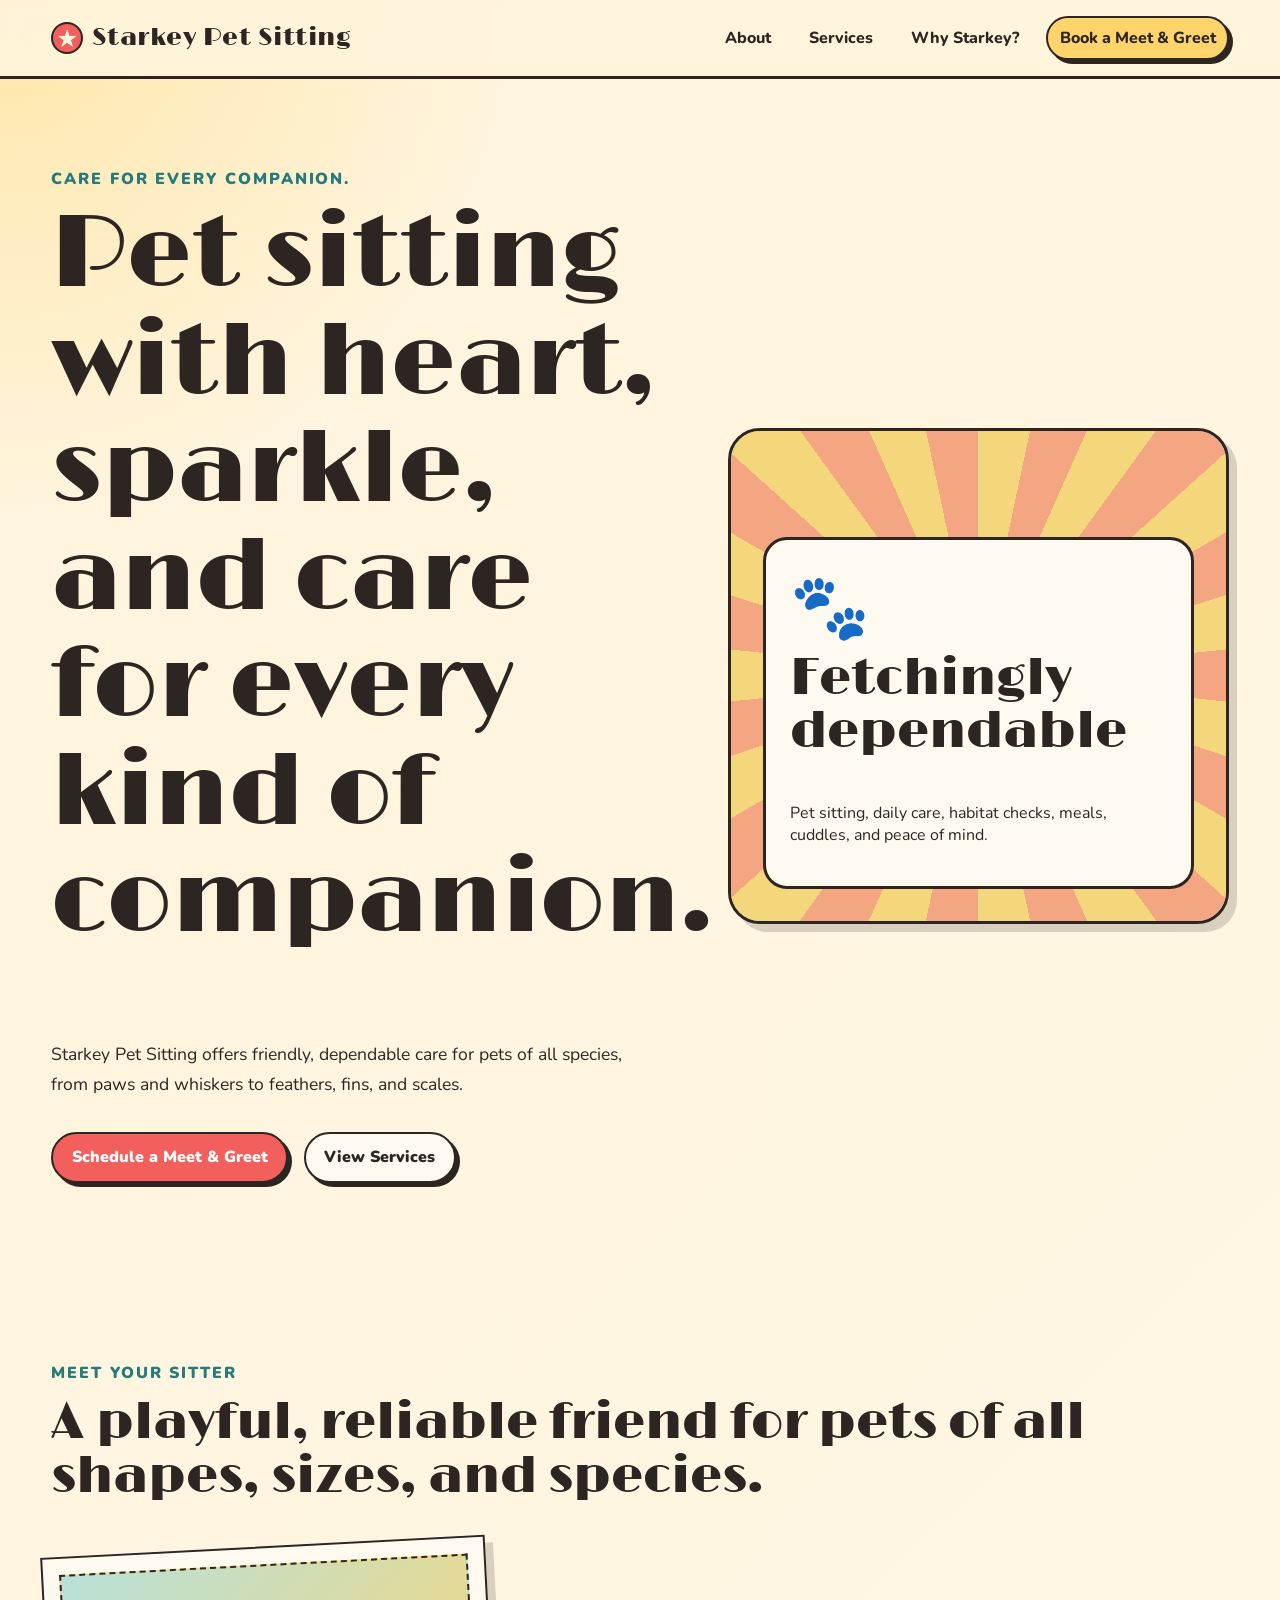
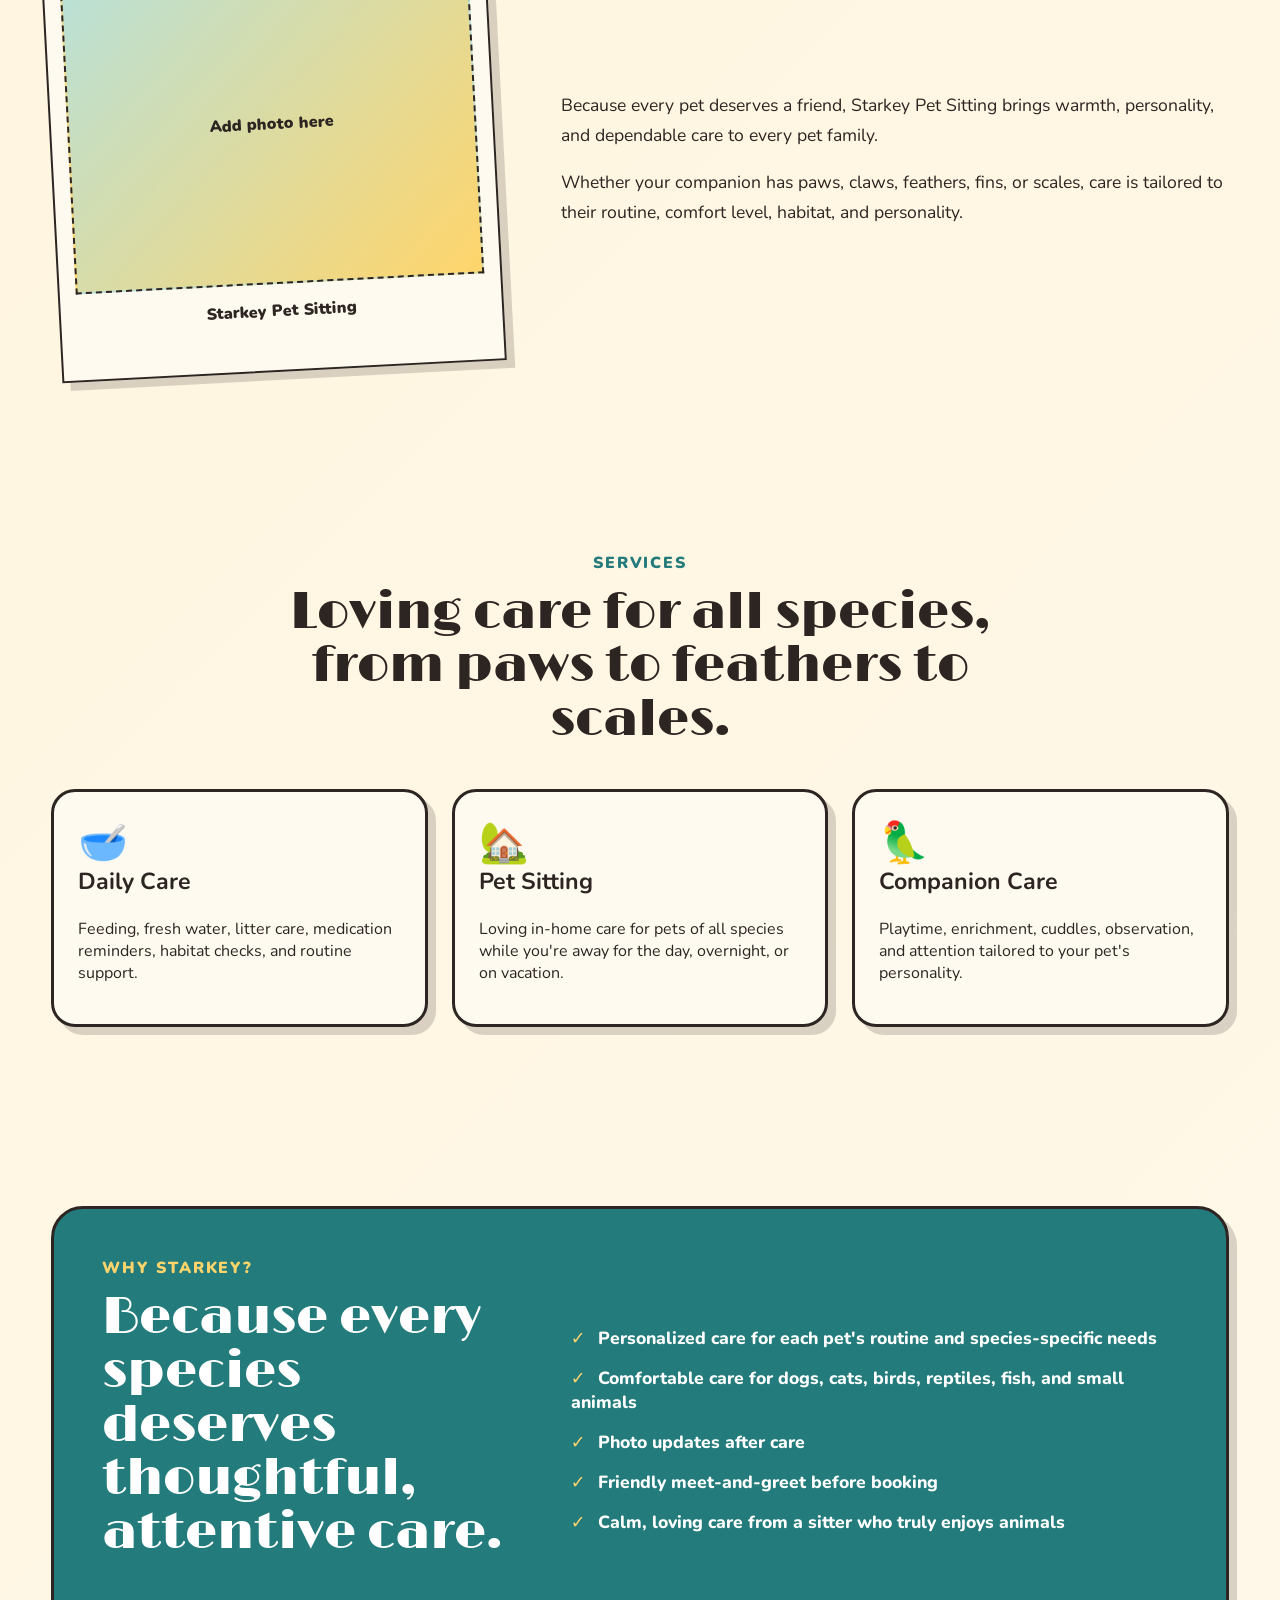
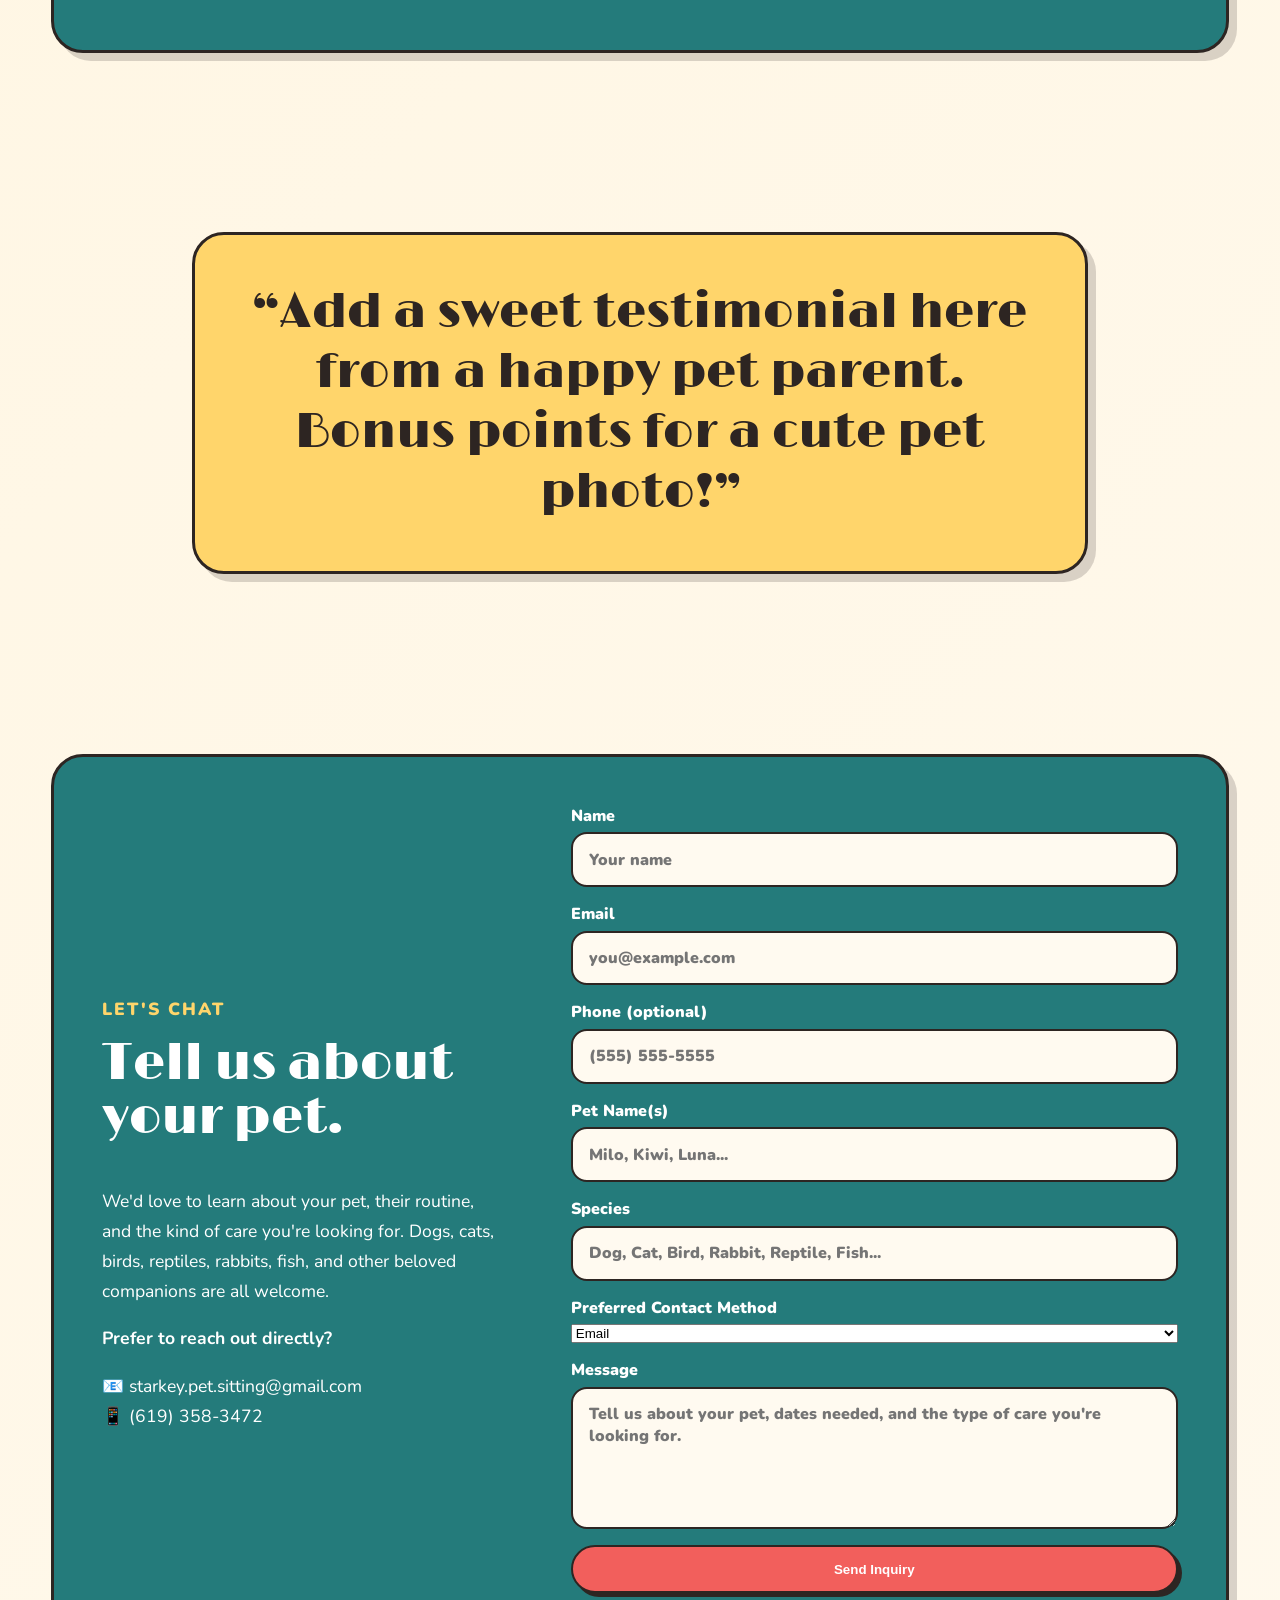
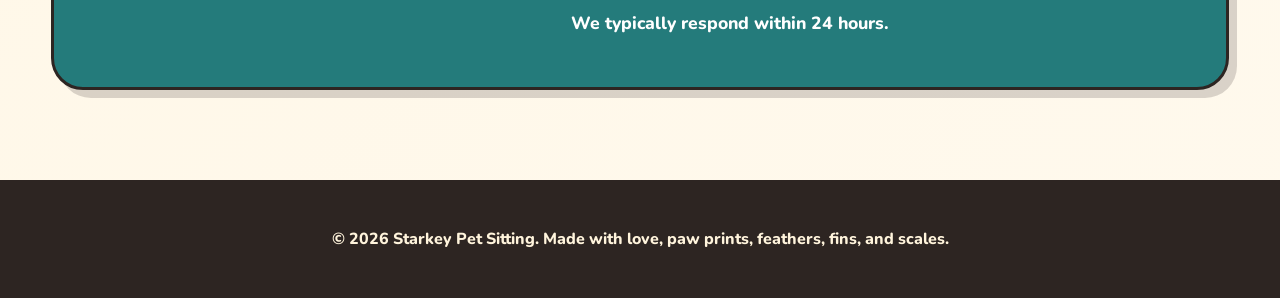
==== index.html @ 5d615ca7 "Initial pet sitting website with form added" ====
<!DOCTYPE html>
<html lang="en">

<head>
  <meta charset="UTF-8" />
  <meta name="viewport" content="width=device-width, initial-scale=1.0" />
  <title>Starkey Pet Sitting</title>
  <link rel="preconnect" href="https://fonts.googleapis.com">
  <link rel="preconnect" href="https://fonts.gstatic.com" crossorigin>
  <link href="https://fonts.googleapis.com/css2?family=Limelight&family=Nunito:wght@400;600;700;800&display=swap"
    rel="stylesheet">
  <link rel="stylesheet" href="assets/css/styles.css">
</head>

<body>
  <header class="site-header">
    <a class="logo" href="#home" aria-label="Starkey Pet Sitting home">
      <span class="logo-mark">★</span>
      <span>Starkey Pet Sitting</span>
    </a>

    <button class="nav-toggle" aria-label="Open navigation" aria-expanded="false">
      <span></span>
      <span></span>
      <span></span>
    </button>

    <nav class="site-nav" aria-label="Main navigation">
      <a href="#about">About</a>
      <a href="#services">Services</a>
      <a href="#why">Why Starkey?</a>
      <a href="#contact" class="nav-cta">Book a Meet & Greet</a>
    </nav>
  </header>

  <main id="home">
    <section class="hero section-pad">
      <div class="hero-copy">
        <p class="eyebrow">Care for Every Companion.</p>
        <h1>Pet sitting with heart, sparkle, and care for every kind of companion.</h1>
        <p class="hero-text">
          Starkey Pet Sitting offers friendly, dependable care for pets of all species,
          from paws and whiskers to feathers, fins, and scales.
        </p>
        <div class="hero-actions">
          <a href="#contact" class="button primary">Schedule a Meet & Greet</a>
          <a href="#services" class="button secondary">View Services</a>
        </div>
      </div>

      <div class="hero-card" aria-label="Happy pets illustration card">
        <div class="sunburst"></div>
        <div class="pet-badge">
          <span class="pet-icon">🐾</span>
          <h2>Fetchingly dependable</h2>
          <p>Pet sitting, daily care, habitat checks, meals, cuddles, and peace of mind.</p>
        </div>
      </div>
    </section>

    <section id="about" class="about section-pad">
      <div class="section-heading">
        <p class="eyebrow">Meet your sitter</p>
        <h2>A playful, reliable friend for pets of all shapes, sizes, and species.</h2>
      </div>
      <div class="about-grid">
        <div class="polaroid">
          <div class="photo-placeholder">Add photo here</div>
          <p>Starkey Pet Sitting</p>
        </div>
        <div class="about-copy">
          <p>
            Because every pet deserves a friend, Starkey Pet Sitting brings
            warmth, personality, and dependable care to every pet family.
          </p>
          <p>
            Whether your companion has paws, claws, feathers, fins, or scales, care is tailored
            to their routine, comfort level, habitat, and personality.
          </p>
        </div>
      </div>
    </section>

    <section id="services" class="services section-pad">
      <div class="section-heading centered">
        <p class="eyebrow">Services</p>
        <h2>Loving care for all species, from paws to feathers to scales.</h2>
      </div>

      <div class="card-grid">
        <article class="service-card">
          <span class="card-icon">🥣</span>
          <h3>Daily Care</h3>
          <p>
            Feeding, fresh water, litter care, medication reminders, habitat checks, and routine support.
          </p>
        </article>

        <article class="service-card featured">
          <span class="card-icon">🏡</span>
          <h3>Pet Sitting</h3>
          <p>
            Loving in-home care for pets of all species while you're away for the day, overnight, or on vacation.
          </p>
        </article>

        <article class="service-card">
          <span class="card-icon">🦜</span>
          <h3>Companion Care</h3>
          <p>
            Playtime, enrichment, cuddles, observation, and attention tailored to your pet's personality.
          </p>
        </article>
      </div>
    </section>

    <section id="why" class="why section-pad">
      <div class="why-panel">
        <div>
          <p class="eyebrow">Why Starkey?</p>
          <h2>Because every species deserves thoughtful, attentive care.</h2>
        </div>
        <ul class="check-list">
          <li>Personalized care for each pet's routine and species-specific needs</li>
          <li>Comfortable care for dogs, cats, birds, reptiles, fish, and small animals</li>
          <li>Photo updates after care</li>
          <li>Friendly meet-and-greet before booking</li>
          <li>Calm, loving care from a sitter who truly enjoys animals</li>
        </ul>
      </div>
    </section>

    <section class="testimonial section-pad">
      <blockquote>
        “Add a sweet testimonial here from a happy pet parent. Bonus points for a cute pet photo!”
      </blockquote>
    </section>

    <section id="contact" class="contact section-pad">
      <div class="contact-card">
        <div>
          <p class="eyebrow">Let's chat</p>
          <h2>Tell us about your pet.</h2>
          <p>
            We'd love to learn about your pet, their routine, and the kind of care you're looking for.
            Dogs, cats, birds, reptiles, rabbits, fish, and other beloved companions are all welcome.
          </p>
          <div class="contact-options">
            <p><strong>Prefer to reach out directly?</strong></p>
            <p>
              📧 <a href="mailto:starkey.pet.sitting@gmail.com">starkey.pet.sitting@gmail.com</a><br>
              📱 <a href="tel:+16193583472">(619) 358-3472</a>
            </p>
          </div>
        </div>

        <form class="contact-form" action="https://formspree.io/f/xgobyjdw" method="POST">

          <label>
            Name
            <input type="text" name="name" placeholder="Your name" required>
          </label>

          <label>
            Email
            <input type="email" name="email" placeholder="you@example.com" required>
          </label>

          <label>
            Phone (optional)
            <input type="tel" name="phone" placeholder="(555) 555-5555">
          </label>

          <label>
            Pet Name(s)
            <input type="text" name="pet_names" placeholder="Milo, Kiwi, Luna...">
          </label>

          <label>
            Species
            <input type="text" name="species" placeholder="Dog, Cat, Bird, Rabbit, Reptile, Fish...">
          </label>

          <label>
            Preferred Contact Method
            <select name="preferred_contact">
              <option>Email</option>
              <option>Phone Call</option>
              <option>Text Message</option>
            </select>
          </label>

          <label>
            Message
            <textarea name="message" rows="5"
              placeholder="Tell us about your pet, dates needed, and the type of care you're looking for."
              required></textarea>
          </label>

          <button class="button primary" type="submit">
            Send Inquiry
          </button>

          <p class="form-note">
            We typically respond within 24 hours.
          </p>
        </form>

      </div>
    </section>

    </div>
    </section>
  </main>

  <footer class="site-footer">
    <p>© <span id="year"></span> Starkey Pet Sitting. Made with love, paw prints, feathers, fins, and scales.</p>
  </footer>

  <script src="assets/js/script.js"></script>
</body>

</html>
---- assets/css/styles.css ----
:root {
  --cream: #fff4dc;
  --butter: #ffd56b;
  --peach: #ff9b73;
  --coral: #f25f5c;
  --teal: #247b7b;
  --mint: #b8e1d9;
  --ink: #2d2522;
  --paper: #fffaf0;
  --shadow: 8px 8px 0 rgba(45, 37, 34, 0.18);
}

* {
  box-sizing: border-box;
}

html {
  scroll-behavior: smooth;
}

body {
  margin: 0;
  font-family: "Nunito", system-ui, sans-serif;
  color: var(--ink);
  background:
    radial-gradient(circle at top left, rgba(255, 213, 107, 0.45), transparent 32rem),
    linear-gradient(135deg, var(--cream), #fff9ed);
}

a {
  color: inherit;
  text-decoration: none;
}

.site-header {
  position: sticky;
  top: 0;
  z-index: 20;
  display: flex;
  align-items: center;
  justify-content: space-between;
  gap: 1rem;
  padding: 1rem clamp(1rem, 4vw, 4rem);
  background: rgba(255, 244, 220, 0.92);
  border-bottom: 3px solid var(--ink);
  backdrop-filter: blur(8px);
}

.logo {
  display: flex;
  align-items: center;
  gap: 0.55rem;
  font-family: "Limelight", serif;
  font-size: clamp(1.15rem, 2vw, 1.55rem);
  letter-spacing: 0.02em;
}

.logo-mark {
  display: grid;
  place-items: center;
  width: 2rem;
  height: 2rem;
  color: var(--cream);
  background: var(--coral);
  border: 2px solid var(--ink);
  border-radius: 50%;
}

.site-nav {
  display: flex;
  align-items: center;
  gap: 1rem;
  font-weight: 800;
}

.site-nav a {
  padding: 0.55rem 0.7rem;
  border-radius: 999px;
}

.site-nav a:hover,
.site-nav a:focus-visible {
  background: var(--mint);
}

.nav-cta,
.button {
  border: 2px solid var(--ink);
  box-shadow: 4px 4px 0 var(--ink);
  transition: transform 160ms ease, box-shadow 160ms ease;
}

.nav-cta {
  background: var(--butter);
}

.button:hover,
.nav-cta:hover {
  transform: translate(2px, 2px);
  box-shadow: 2px 2px 0 var(--ink);
}

.nav-toggle {
  display: none;
  background: transparent;
  border: 0;
  cursor: pointer;
}

.nav-toggle span {
  display: block;
  width: 1.8rem;
  height: 0.2rem;
  margin: 0.3rem 0;
  background: var(--ink);
}

.section-pad {
  padding: clamp(3rem, 7vw, 6rem) clamp(1rem, 4vw, 4rem);
}

.hero {
  display: grid;
  grid-template-columns: minmax(0, 1.1fr) minmax(18rem, 0.9fr);
  align-items: center;
  gap: clamp(2rem, 5vw, 5rem);
  min-height: 80vh;
}

.eyebrow {
  margin: 0 0 0.75rem;
  font-weight: 900;
  letter-spacing: 0.12em;
  text-transform: uppercase;
  color: var(--teal);
}

h1,
h2,
h3 {
  margin-top: 0;
  line-height: 1.05;
}

h1,
h2 {
  font-family: "Limelight", serif;
  font-weight: 400;
}

h1 {
  max-width: 12ch;
  font-size: clamp(3rem, 8vw, 6.6rem);
}

h2 {
  font-size: clamp(2rem, 4vw, 3.6rem);
}

h3 {
  font-size: 1.45rem;
}

.hero-text,
.about-copy,
.contact-card p {
  font-size: 1.1rem;
  line-height: 1.7;
}

.hero-actions {
  display: flex;
  flex-wrap: wrap;
  gap: 1rem;
  margin-top: 2rem;
}

.button {
  display: inline-flex;
  align-items: center;
  justify-content: center;
  min-height: 3rem;
  padding: 0.8rem 1.15rem;
  border-radius: 999px;
  font-weight: 900;
}

.button.primary {
  background: var(--coral);
  color: white;
}

.button.secondary {
  background: var(--paper);
}

.hero-card {
  position: relative;
  min-height: 31rem;
  overflow: hidden;
  border: 3px solid var(--ink);
  border-radius: 2rem;
  background: var(--mint);
  box-shadow: var(--shadow);
}

.sunburst {
  position: absolute;
  inset: -35%;
  background: repeating-conic-gradient(from 0deg, var(--butter) 0deg 12deg, var(--peach) 12deg 24deg);
  opacity: 0.85;
  animation: slow-spin 28s linear infinite;
}

.pet-badge {
  position: absolute;
  inset: auto 2rem 2rem 2rem;
  padding: 1.5rem;
  background: var(--paper);
  border: 3px solid var(--ink);
  border-radius: 1.5rem;
}

.pet-icon {
  font-size: 4rem;
}

.about-grid,
.contact-card,
.why-panel {
  display: grid;
  grid-template-columns: 0.8fr 1.2fr;
  gap: clamp(2rem, 5vw, 4rem);
  align-items: center;
}

.polaroid {
  transform: rotate(-3deg);
  padding: 1rem 1rem 2rem;
  background: var(--paper);
  border: 2px solid var(--ink);
  box-shadow: var(--shadow);
  text-align: center;
  font-weight: 900;
}

.photo-placeholder {
  display: grid;
  place-items: center;
  min-height: 20rem;
  background: linear-gradient(135deg, var(--mint), var(--butter));
  border: 2px dashed var(--ink);
}

.centered {
  max-width: 48rem;
  margin: 0 auto 2rem;
  text-align: center;
}

.card-grid {
  display: grid;
  grid-template-columns: repeat(3, 1fr);
  gap: 1.5rem;
}

.service-card {
  padding: 1.5rem;
  background: var(--paper);
  border: 3px solid var(--ink);
  border-radius: 1.5rem;
  box-shadow: var(--shadow);
}

.card-icon {
  font-size: 2.5rem;
}

.why-panel,
.contact-card {
  padding: clamp(1.5rem, 4vw, 3rem);
  background: var(--teal);
  color: white;
  border: 3px solid var(--ink);
  border-radius: 2rem;
  box-shadow: var(--shadow);
}

.why-panel .eyebrow,
.contact-card .eyebrow {
  color: var(--butter);
}

.check-list {
  display: grid;
  gap: 1rem;
  margin: 0;
  padding: 0;
  list-style: none;
  font-size: 1.1rem;
  font-weight: 800;
}

.check-list li::before {
  content: "✓";
  margin-right: 0.75rem;
  color: var(--butter);
}

.testimonial blockquote {
  max-width: 56rem;
  margin: 0 auto;
  padding: clamp(1.5rem, 5vw, 3rem);
  font-family: "Limelight", serif;
  font-size: clamp(1.7rem, 4vw, 3rem);
  line-height: 1.25;
  text-align: center;
  background: var(--butter);
  border: 3px solid var(--ink);
  border-radius: 2rem;
  box-shadow: var(--shadow);
}

.contact-form {
  display: grid;
  gap: 1rem;
}

label {
  display: grid;
  gap: 0.35rem;
  font-weight: 900;
}

input,
textarea {
  width: 100%;
  padding: 0.9rem 1rem;
  font: inherit;
  border: 2px solid var(--ink);
  border-radius: 1rem;
  background: var(--paper);
}

.form-note {
  min-height: 1.5rem;
  margin: 0;
  font-weight: 800;
}

.site-footer {
  padding: 2rem 1rem;
  text-align: center;
  font-weight: 800;
  background: var(--ink);
  color: var(--cream);
}

@keyframes slow-spin {
  to {
    transform: rotate(360deg);
  }
}

@media (max-width: 850px) {
  .nav-toggle {
    display: block;
  }

  .site-nav {
    position: absolute;
    top: 100%;
    right: 1rem;
    left: 1rem;
    display: none;
    flex-direction: column;
    align-items: stretch;
    padding: 1rem;
    background: var(--paper);
    border: 3px solid var(--ink);
    border-radius: 1rem;
    box-shadow: var(--shadow);
  }

  .site-nav.open {
    display: flex;
  }

  .hero,
  .about-grid,
  .why-panel,
  .contact-card,
  .card-grid {
    grid-template-columns: 1fr;
  }

  h1 {
    max-width: 100%;
  }
}
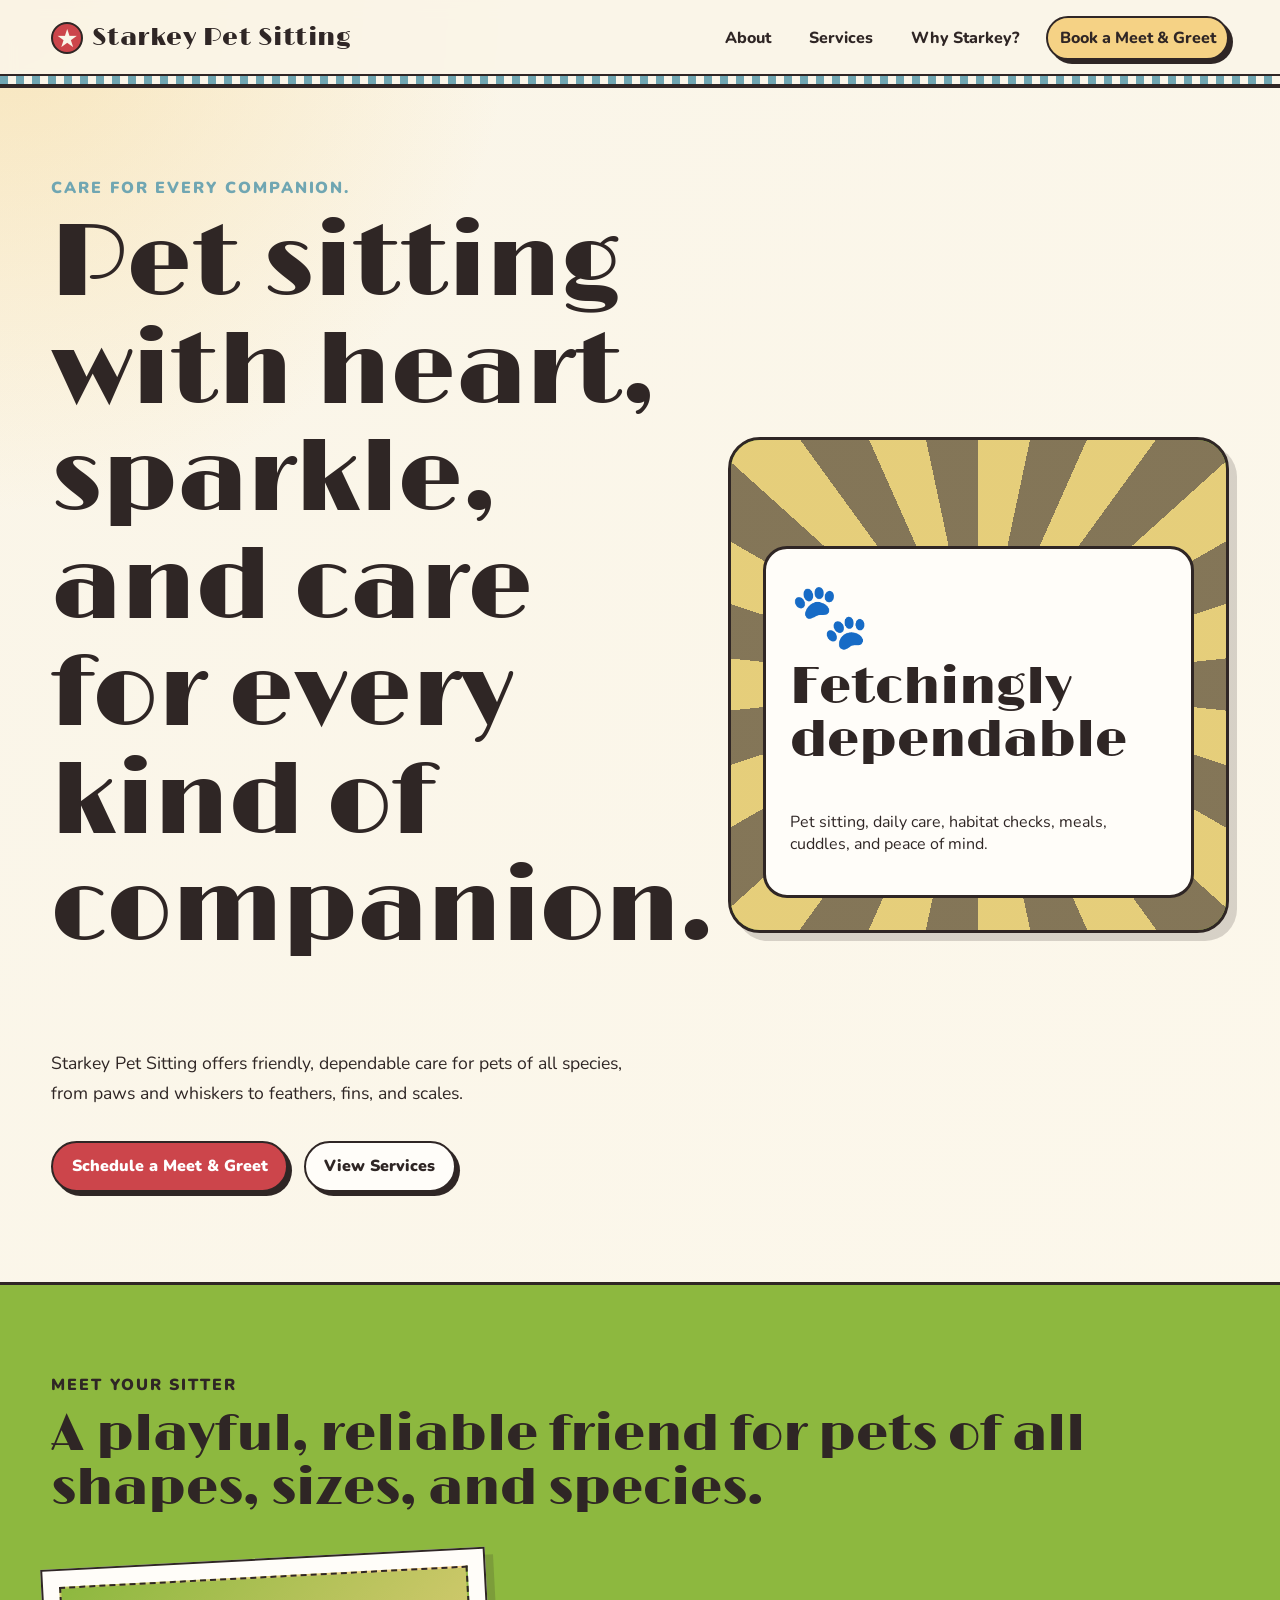
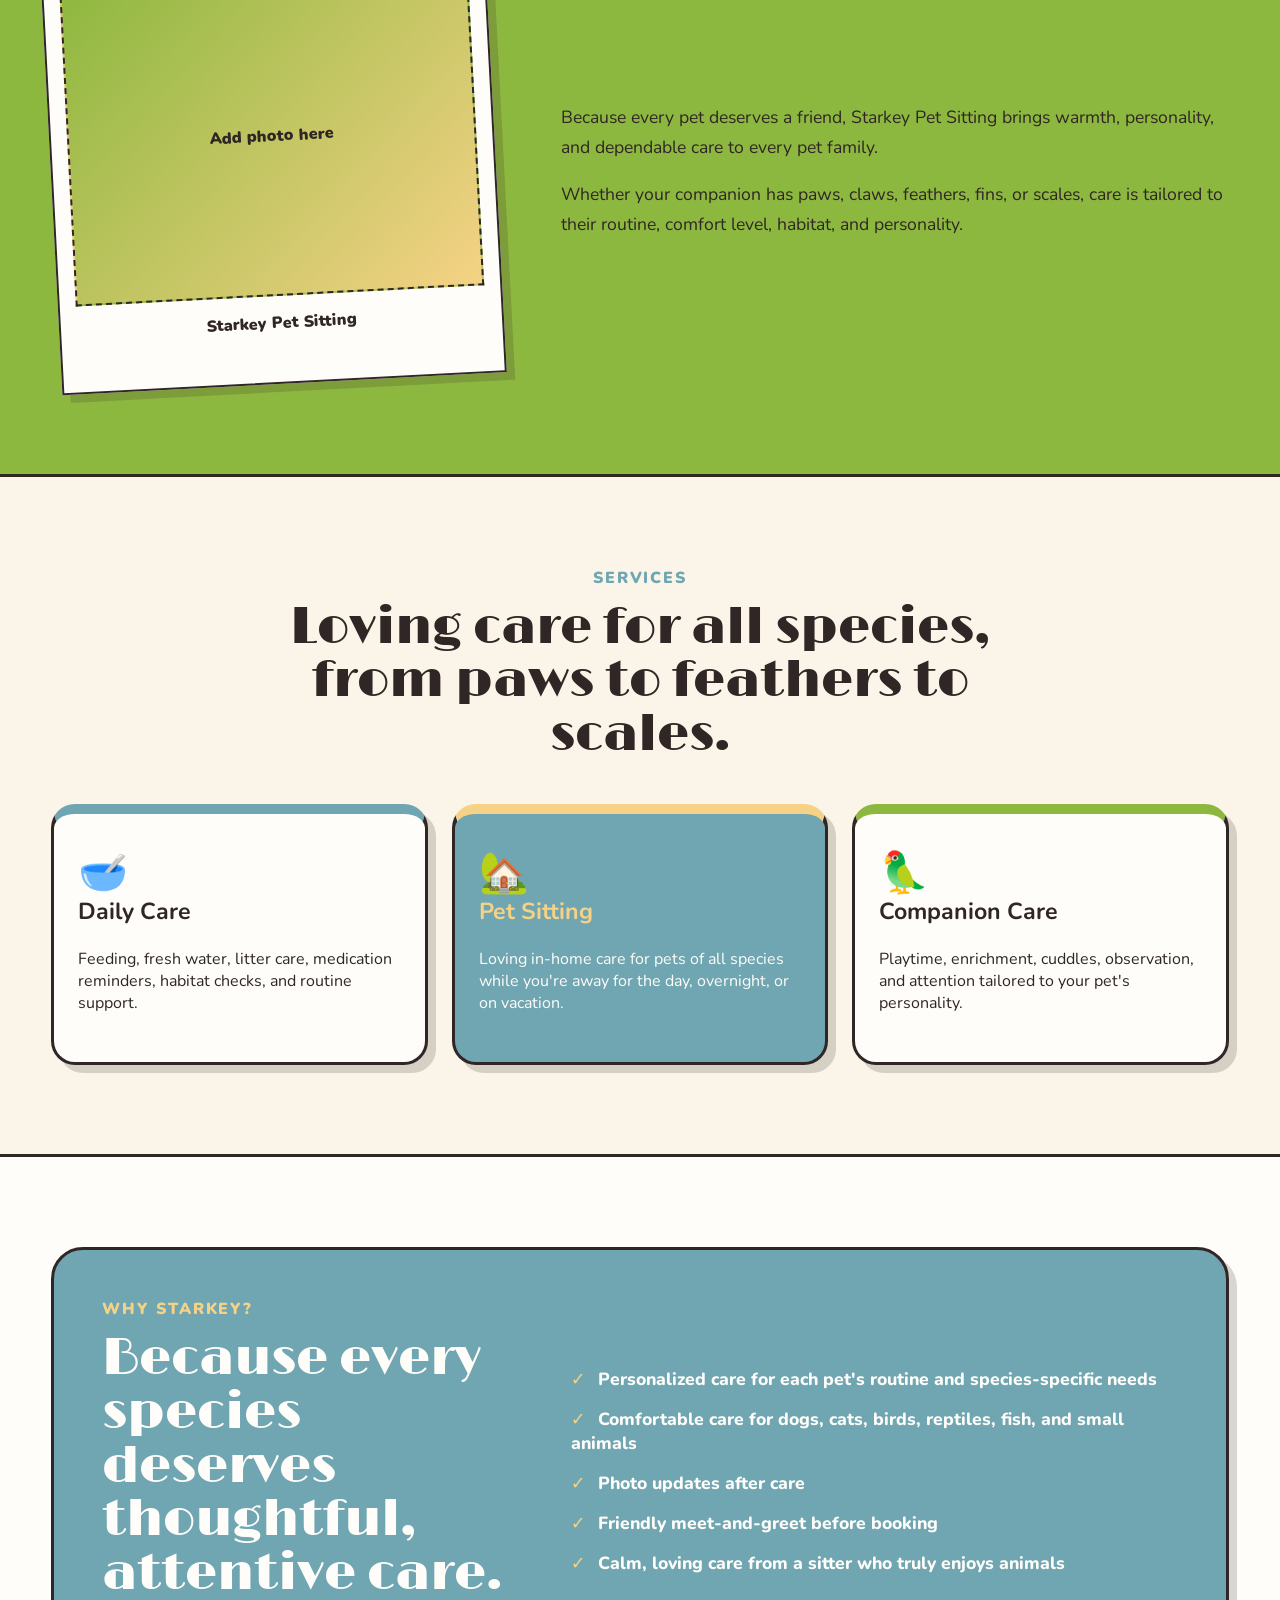
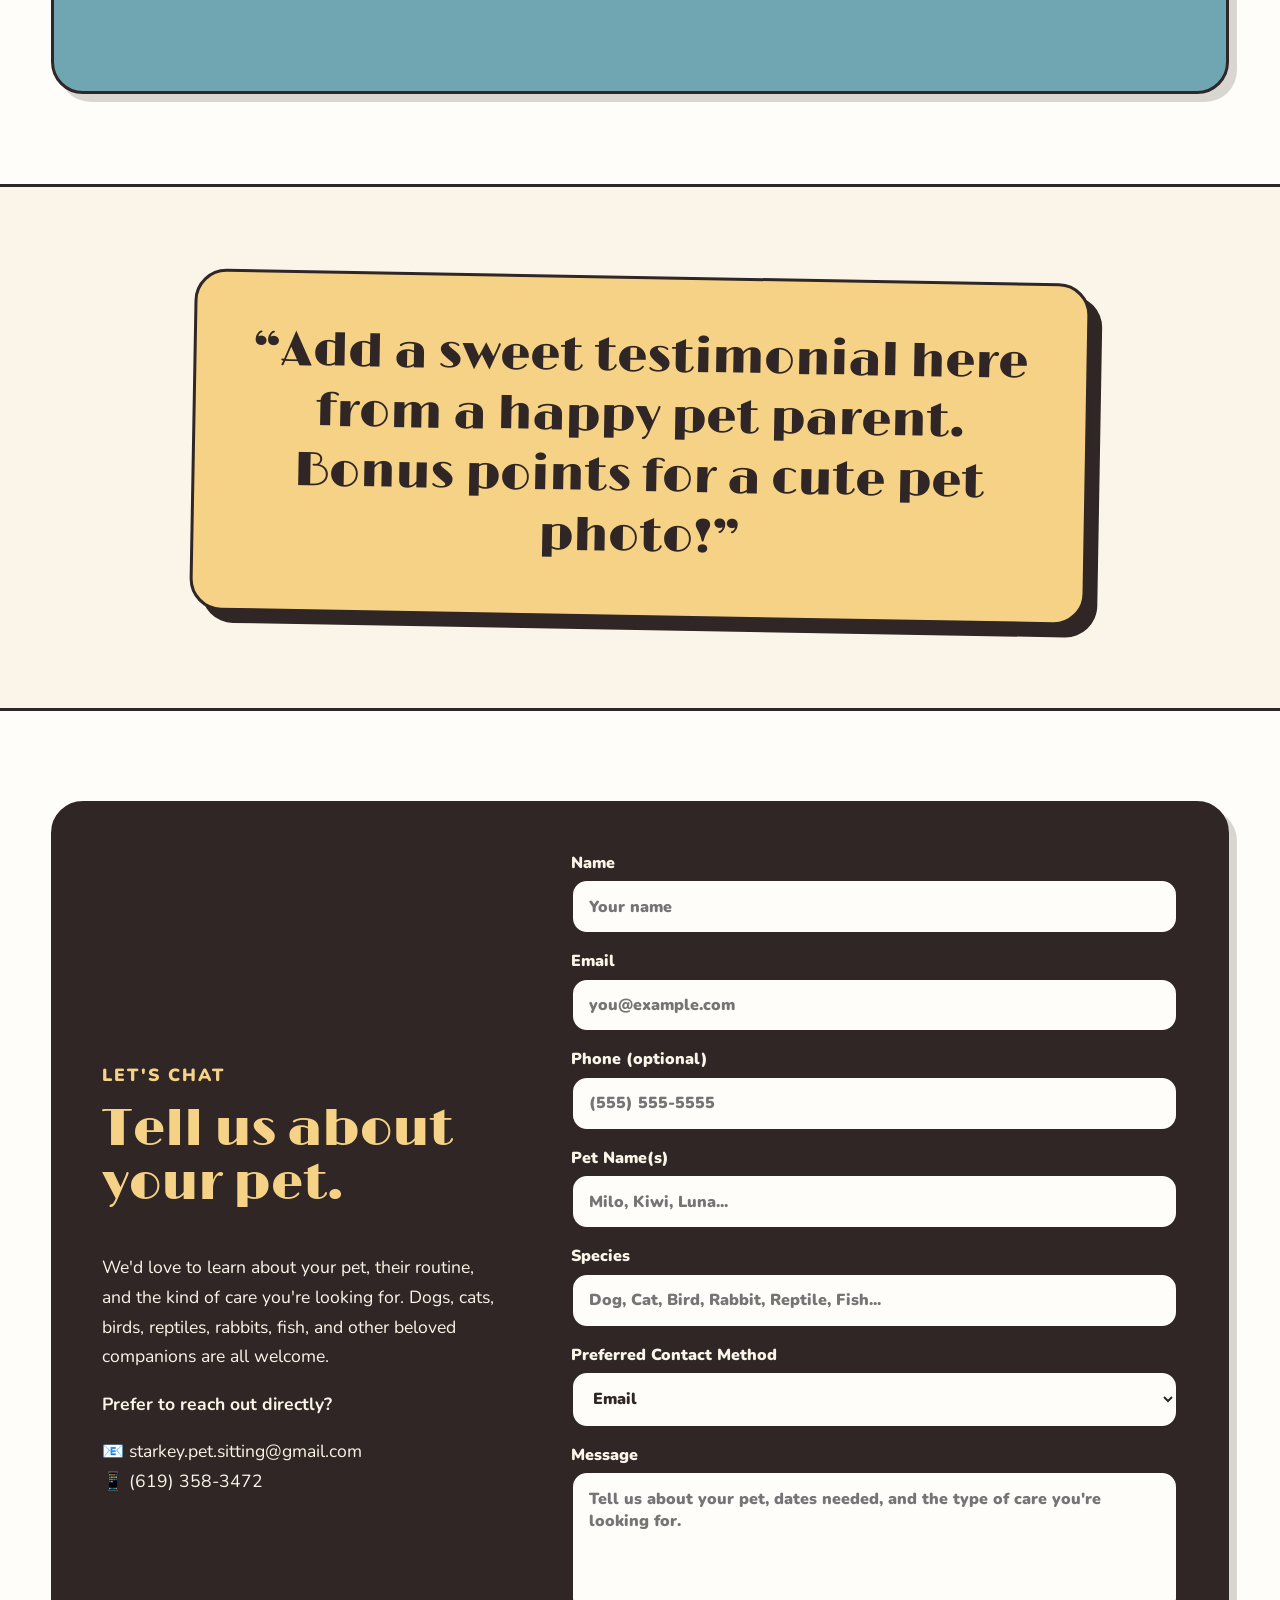
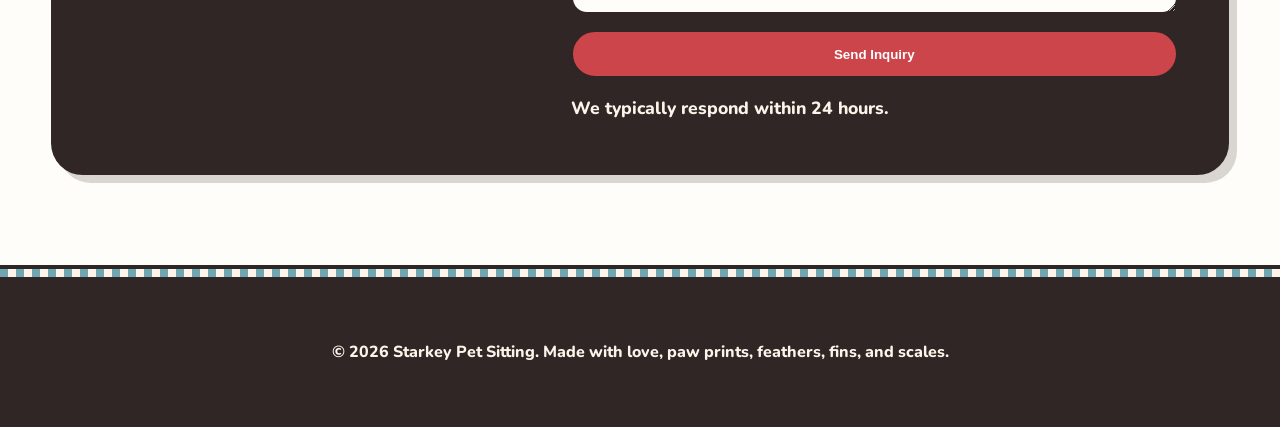
==== commit 829611fd: "trying out different color scheme" ====
--- a/index.html
+++ b/index.html
@@ -9,7 +9,7 @@
   <link rel="preconnect" href="https://fonts.gstatic.com" crossorigin>
   <link href="https://fonts.googleapis.com/css2?family=Limelight&family=Nunito:wght@400;600;700;800&display=swap"
     rel="stylesheet">
-  <link rel="stylesheet" href="assets/css/styles.css">
+  <link rel="stylesheet" href="assets/css/styles.css?v=2">
 </head>
 
 <body>
--- a/assets/css/styles.css
+++ b/assets/css/styles.css
@@ -1,13 +1,13 @@
 :root {
-  --cream: #fff4dc;
-  --butter: #ffd56b;
-  --peach: #ff9b73;
-  --coral: #f25f5c;
-  --teal: #247b7b;
-  --mint: #b8e1d9;
-  --ink: #2d2522;
-  --paper: #fffaf0;
-  --shadow: 8px 8px 0 rgba(45, 37, 34, 0.18);
+  --cream: #faf5e8;
+  --butter: #f5d285;  /* Soft diner yellow */
+  --peach: #826a5c;   /* Business card ear brown */
+  --coral: #cc454b;   /* Business card cherry red */
+  --teal: #70a6b2;    /* Business card light blue */
+  --mint: #8db83f;    /* Business card yellow-green */
+  --ink: #2f2625;     /* Business card dark brown-black */
+  --paper: #fffdf9;
+  --shadow: 8px 8px 0 rgba(47, 38, 37, 0.18);
 }
 
 * {
@@ -23,8 +23,8 @@
   font-family: "Nunito", system-ui, sans-serif;
   color: var(--ink);
   background:
-    radial-gradient(circle at top left, rgba(255, 213, 107, 0.45), transparent 32rem),
-    linear-gradient(135deg, var(--cream), #fff9ed);
+    radial-gradient(circle at top left, rgba(245, 210, 133, 0.45), transparent 32rem),
+    linear-gradient(135deg, var(--cream), #fffbf0);
 }
 
 a {
@@ -40,10 +40,22 @@
   align-items: center;
   justify-content: space-between;
   gap: 1rem;
-  padding: 1rem clamp(1rem, 4vw, 4rem);
-  background: rgba(255, 244, 220, 0.92);
-  border-bottom: 3px solid var(--ink);
+  padding: 1rem clamp(1rem, 4vw, 4rem) 1.5rem;
+  background: rgba(250, 245, 232, 0.92);
+  border-bottom: 4px solid var(--ink);
   backdrop-filter: blur(8px);
+}
+
+.site-header::after {
+  content: "";
+  position: absolute;
+  bottom: 0;
+  left: 0;
+  right: 0;
+  height: 8px;
+  background-image: conic-gradient(var(--cream) 90deg, var(--teal) 90deg 180deg, var(--cream) 180deg 270deg, var(--teal) 270deg);
+  background-size: 16px 16px;
+  border-top: 2px solid var(--ink);
 }
 
 .logo {
@@ -265,25 +277,61 @@
 }
 
 .service-card {
-  padding: 1.5rem;
+  padding: 2rem 1.5rem;
   background: var(--paper);
   border: 3px solid var(--ink);
   border-radius: 1.5rem;
   box-shadow: var(--shadow);
+  transition: transform 160ms ease, box-shadow 160ms ease;
+}
+
+.service-card:hover {
+  transform: translateY(-4px);
+  box-shadow: 12px 12px 0 var(--ink);
+}
+
+.service-card:nth-child(1) {
+  border-top: 10px solid var(--teal);
+}
+
+.service-card:nth-child(2) {
+  background: var(--teal);
+  color: var(--paper);
+  border-top: 10px solid var(--butter);
+}
+
+.service-card:nth-child(2) h3 {
+  color: var(--butter);
+}
+
+.service-card:nth-child(3) {
+  border-top: 10px solid var(--mint);
 }
 
 .card-icon {
   font-size: 2.5rem;
 }
 
-.why-panel,
-.contact-card {
+.why-panel {
   padding: clamp(1.5rem, 4vw, 3rem);
   background: var(--teal);
-  color: white;
+  color: var(--paper);
   border: 3px solid var(--ink);
   border-radius: 2rem;
   box-shadow: var(--shadow);
+}
+
+.contact-card {
+  padding: clamp(1.5rem, 4vw, 3rem);
+  background: var(--ink); /* Match the business card's dark brown */
+  color: var(--cream);
+  border: 3px solid var(--ink);
+  border-radius: 2rem;
+  box-shadow: var(--shadow);
+}
+
+.contact-card h2 {
+  color: var(--butter);
 }
 
 .why-panel .eyebrow,
@@ -316,9 +364,10 @@
   line-height: 1.25;
   text-align: center;
   background: var(--butter);
-  border: 3px solid var(--ink);
+  border: 3.5px solid var(--ink);
   border-radius: 2rem;
-  box-shadow: var(--shadow);
+  box-shadow: 12px 12px 0 var(--ink);
+  transform: rotate(1deg);
 }
 
 .contact-form {
@@ -333,6 +382,7 @@
 }
 
 input,
+select,
 textarea {
   width: 100%;
   padding: 0.9rem 1rem;
@@ -340,6 +390,7 @@
   border: 2px solid var(--ink);
   border-radius: 1rem;
   background: var(--paper);
+  color: var(--ink);
 }
 
 .form-note {
@@ -349,17 +400,61 @@
 }
 
 .site-footer {
-  padding: 2rem 1rem;
+  padding: 3.5rem 1rem 3rem;
   text-align: center;
   font-weight: 800;
   background: var(--ink);
   color: var(--cream);
+  position: relative;
+  border-top: 4px solid var(--ink);
+}
+
+.site-footer::before {
+  content: "";
+  position: absolute;
+  top: 0;
+  left: 0;
+  right: 0;
+  height: 8px;
+  background-image: conic-gradient(var(--cream) 90deg, var(--teal) 90deg 180deg, var(--cream) 180deg 270deg, var(--teal) 270deg);
+  background-size: 16px 16px;
+  border-bottom: 2px solid var(--ink);
 }
 
 @keyframes slow-spin {
   to {
     transform: rotate(360deg);
   }
+}
+
+/* --- Retro 50s Section Styles --- */
+.about {
+  background: var(--mint);
+  border-top: 3px solid var(--ink);
+  border-bottom: 3px solid var(--ink);
+}
+
+.about .eyebrow {
+  color: var(--ink);
+}
+
+.services {
+  background: var(--cream);
+  border-bottom: 3px solid var(--ink);
+}
+
+.why {
+  background: var(--paper);
+  border-bottom: 3px solid var(--ink);
+}
+
+.testimonial {
+  background: var(--cream);
+  border-bottom: 3px solid var(--ink);
+}
+
+.contact {
+  background: var(--paper);
 }
 
 @media (max-width: 850px) {
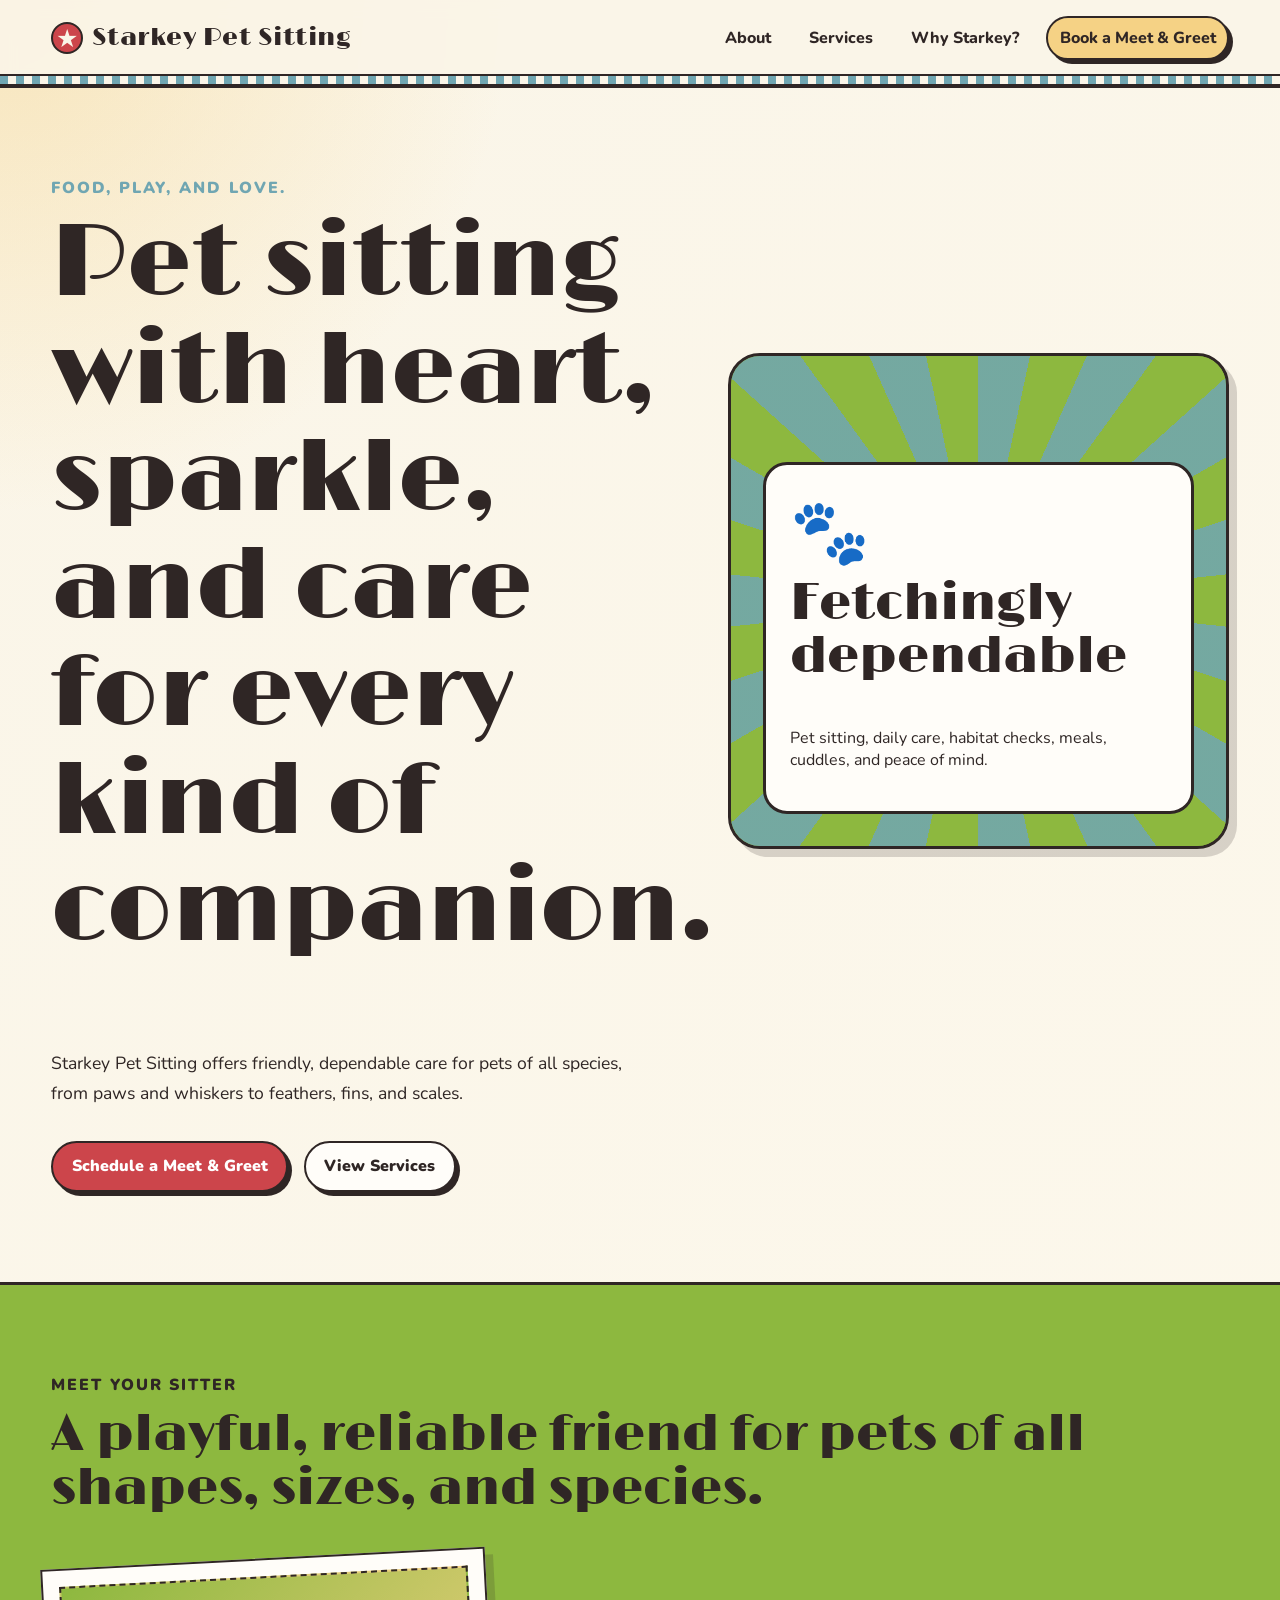
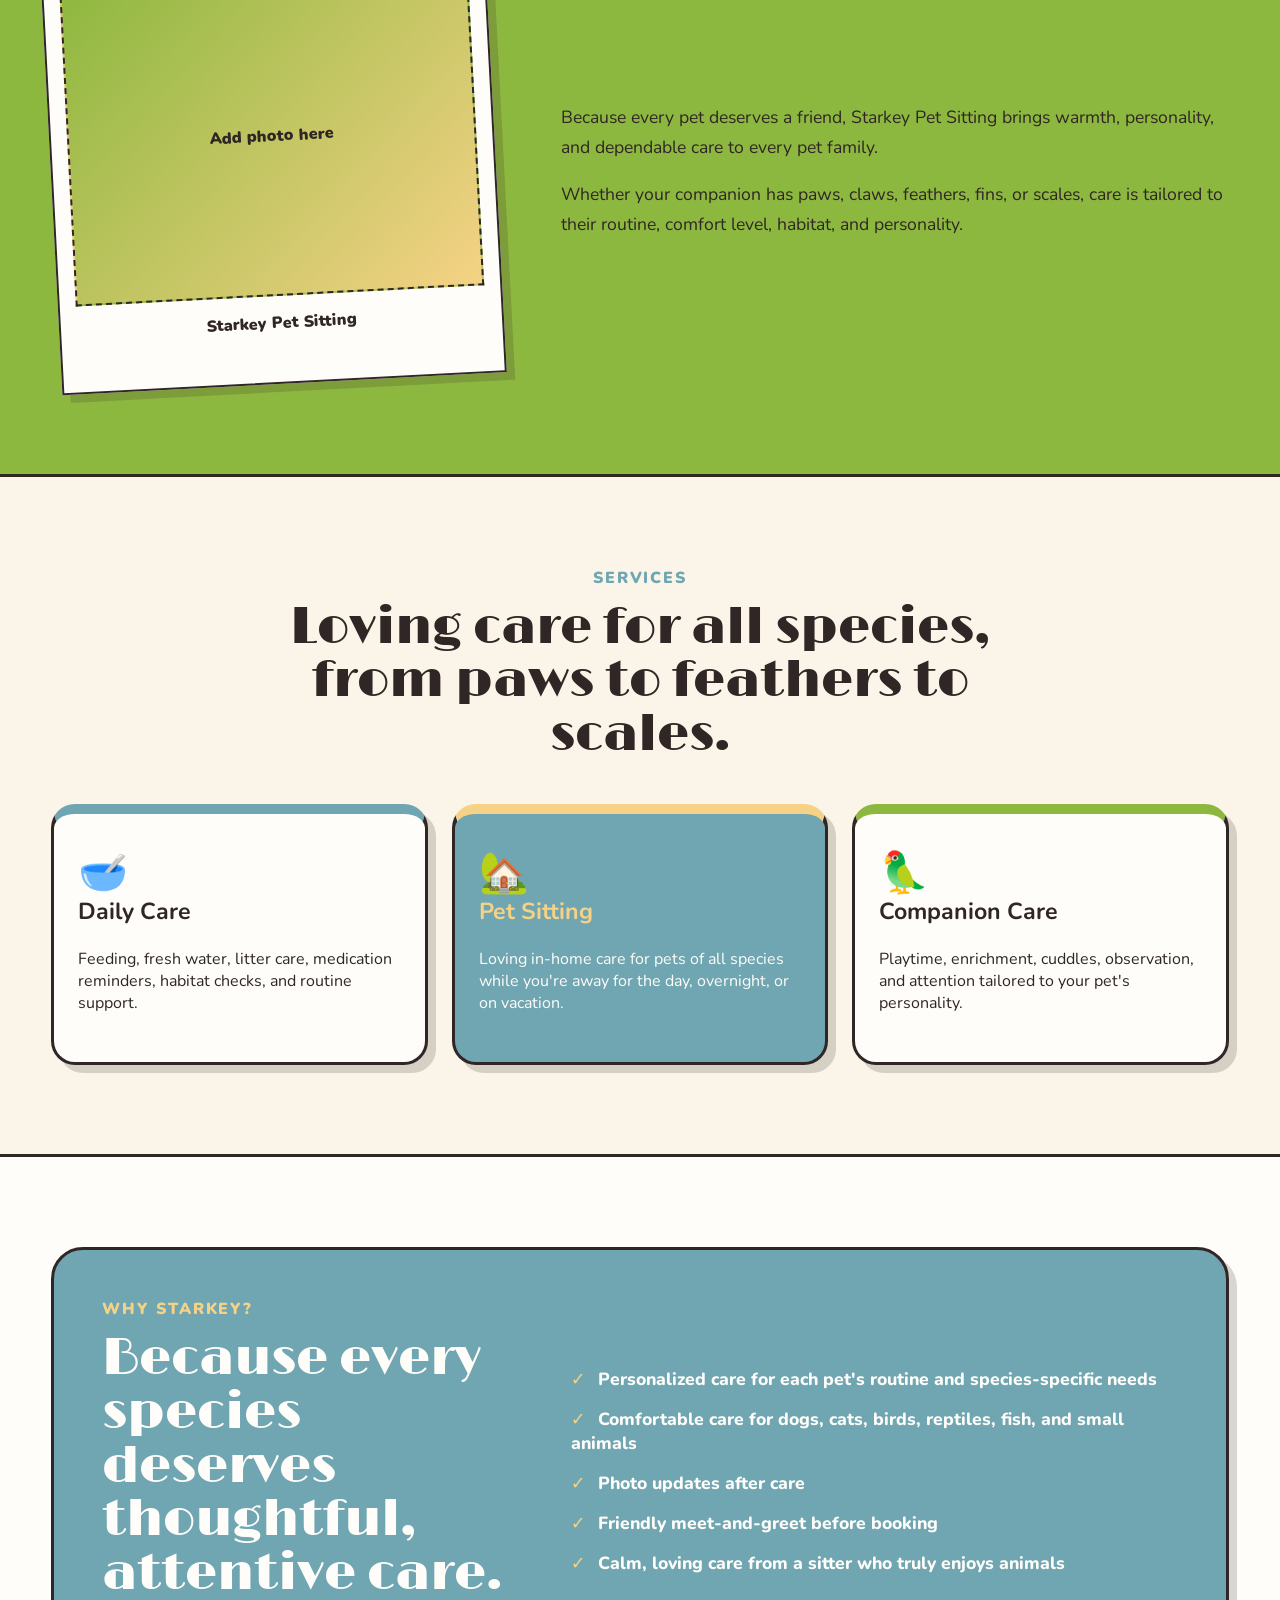
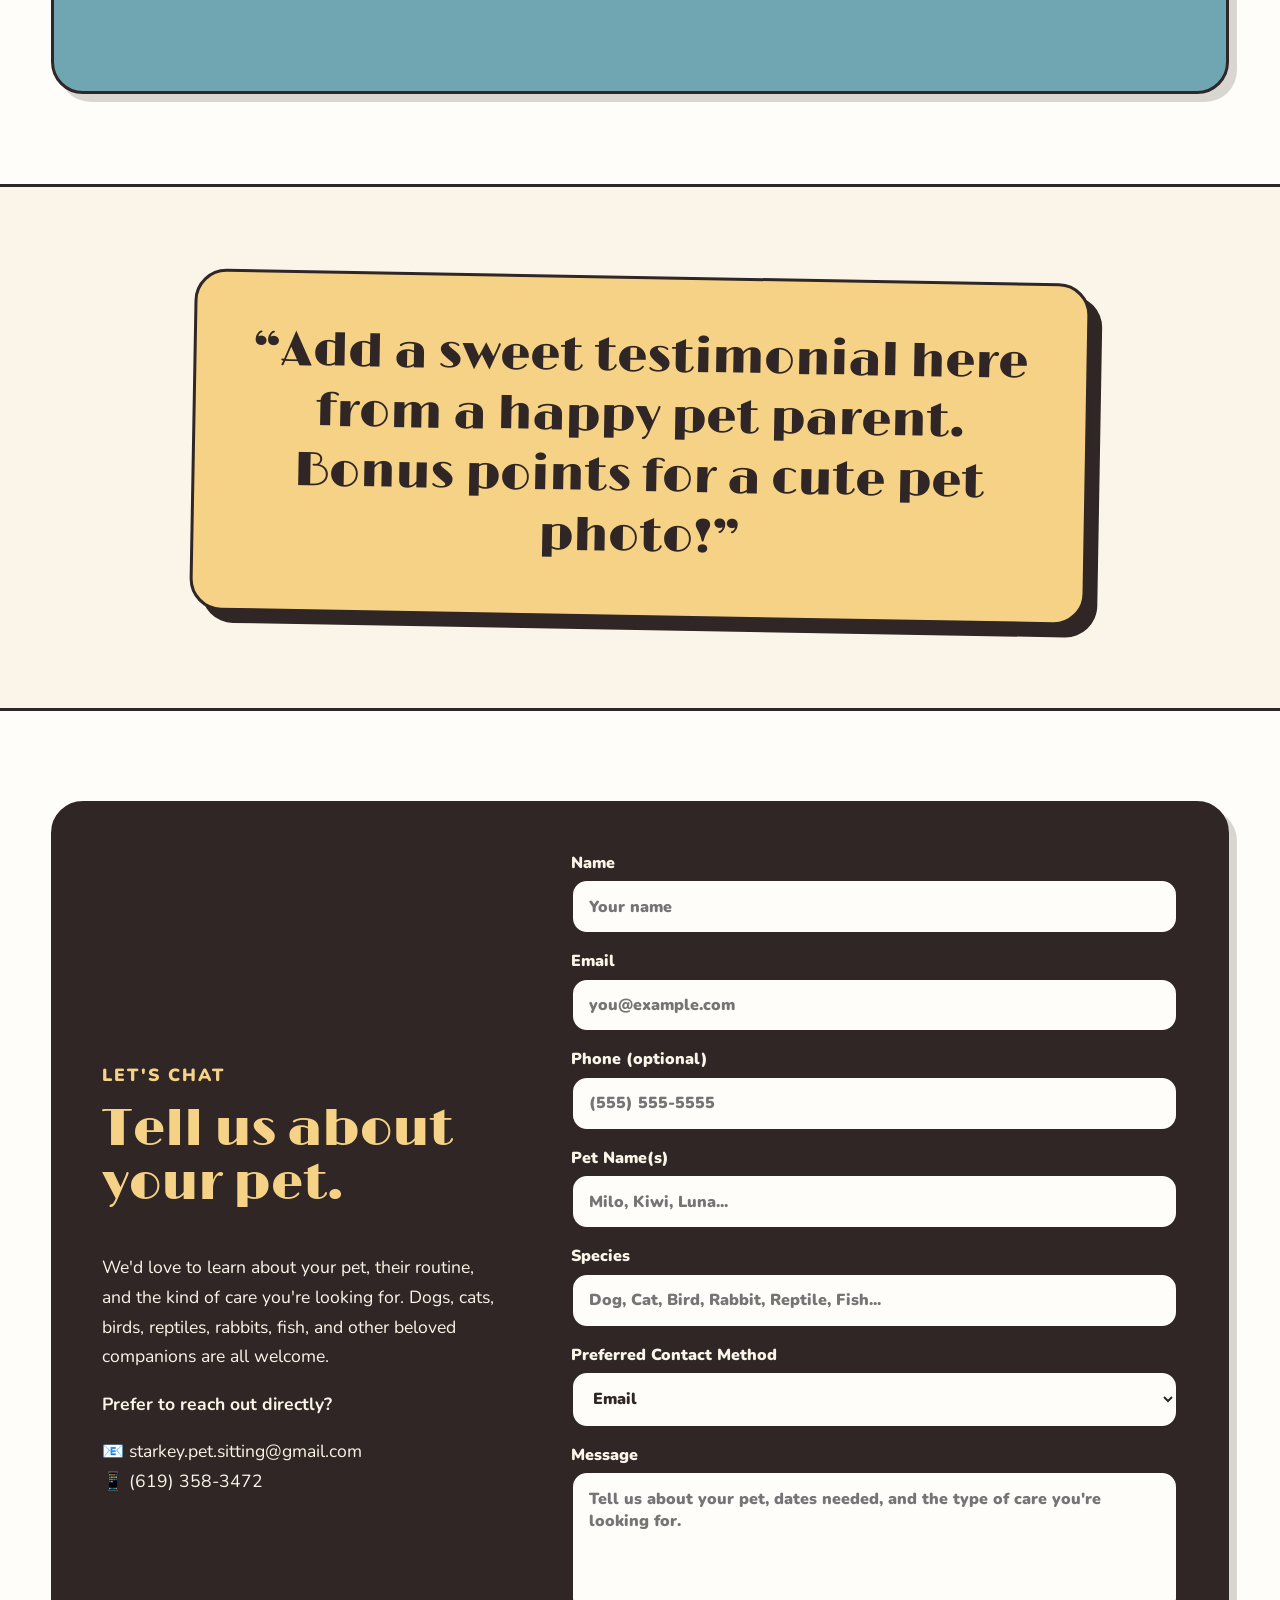
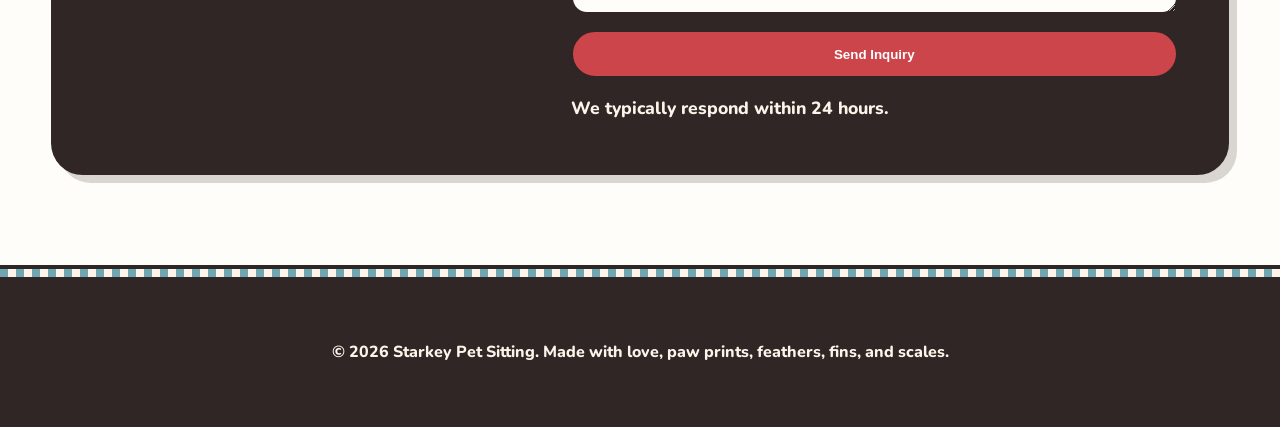
==== commit 61c4b43a: "update animation location and color" ====
--- a/index.html
+++ b/index.html
@@ -36,7 +36,7 @@
   <main id="home">
     <section class="hero section-pad">
       <div class="hero-copy">
-        <p class="eyebrow">Care for Every Companion.</p>
+        <p class="eyebrow">Food, play, and love.</p>
         <h1>Pet sitting with heart, sparkle, and care for every kind of companion.</h1>
         <p class="hero-text">
           Starkey Pet Sitting offers friendly, dependable care for pets of all species,
--- a/assets/css/styles.css
+++ b/assets/css/styles.css
@@ -1,11 +1,17 @@
 :root {
   --cream: #faf5e8;
-  --butter: #f5d285;  /* Soft diner yellow */
-  --peach: #826a5c;   /* Business card ear brown */
-  --coral: #cc454b;   /* Business card cherry red */
-  --teal: #70a6b2;    /* Business card light blue */
-  --mint: #8db83f;    /* Business card yellow-green */
-  --ink: #2f2625;     /* Business card dark brown-black */
+  --butter: #f5d285;
+  /* Soft diner yellow */
+  --peach: #826a5c;
+  /* Business card ear brown */
+  --coral: #cc454b;
+  /* Business card cherry red */
+  --teal: #70a6b2;
+  /* Business card light blue */
+  --mint: #8db83f;
+  /* Business card yellow-green */
+  --ink: #2f2625;
+  /* Business card dark brown-black */
   --paper: #fffdf9;
   --shadow: 8px 8px 0 rgba(47, 38, 37, 0.18);
 }
@@ -214,12 +220,13 @@
   border-radius: 2rem;
   background: var(--mint);
   box-shadow: var(--shadow);
+  margin-top: -10.5rem;
 }
 
 .sunburst {
   position: absolute;
   inset: -35%;
-  background: repeating-conic-gradient(from 0deg, var(--butter) 0deg 12deg, var(--peach) 12deg 24deg);
+  background: repeating-conic-gradient(from 0deg, var(--teal) 0deg 12deg, var(--mint) 12deg 24deg);
   opacity: 0.85;
   animation: slow-spin 28s linear infinite;
 }
@@ -323,7 +330,8 @@
 
 .contact-card {
   padding: clamp(1.5rem, 4vw, 3rem);
-  background: var(--ink); /* Match the business card's dark brown */
+  background: var(--ink);
+  /* Match the business card's dark brown */
   color: var(--cream);
   border: 3px solid var(--ink);
   border-radius: 2rem;
@@ -492,4 +500,4 @@
   h1 {
     max-width: 100%;
   }
-}
+}
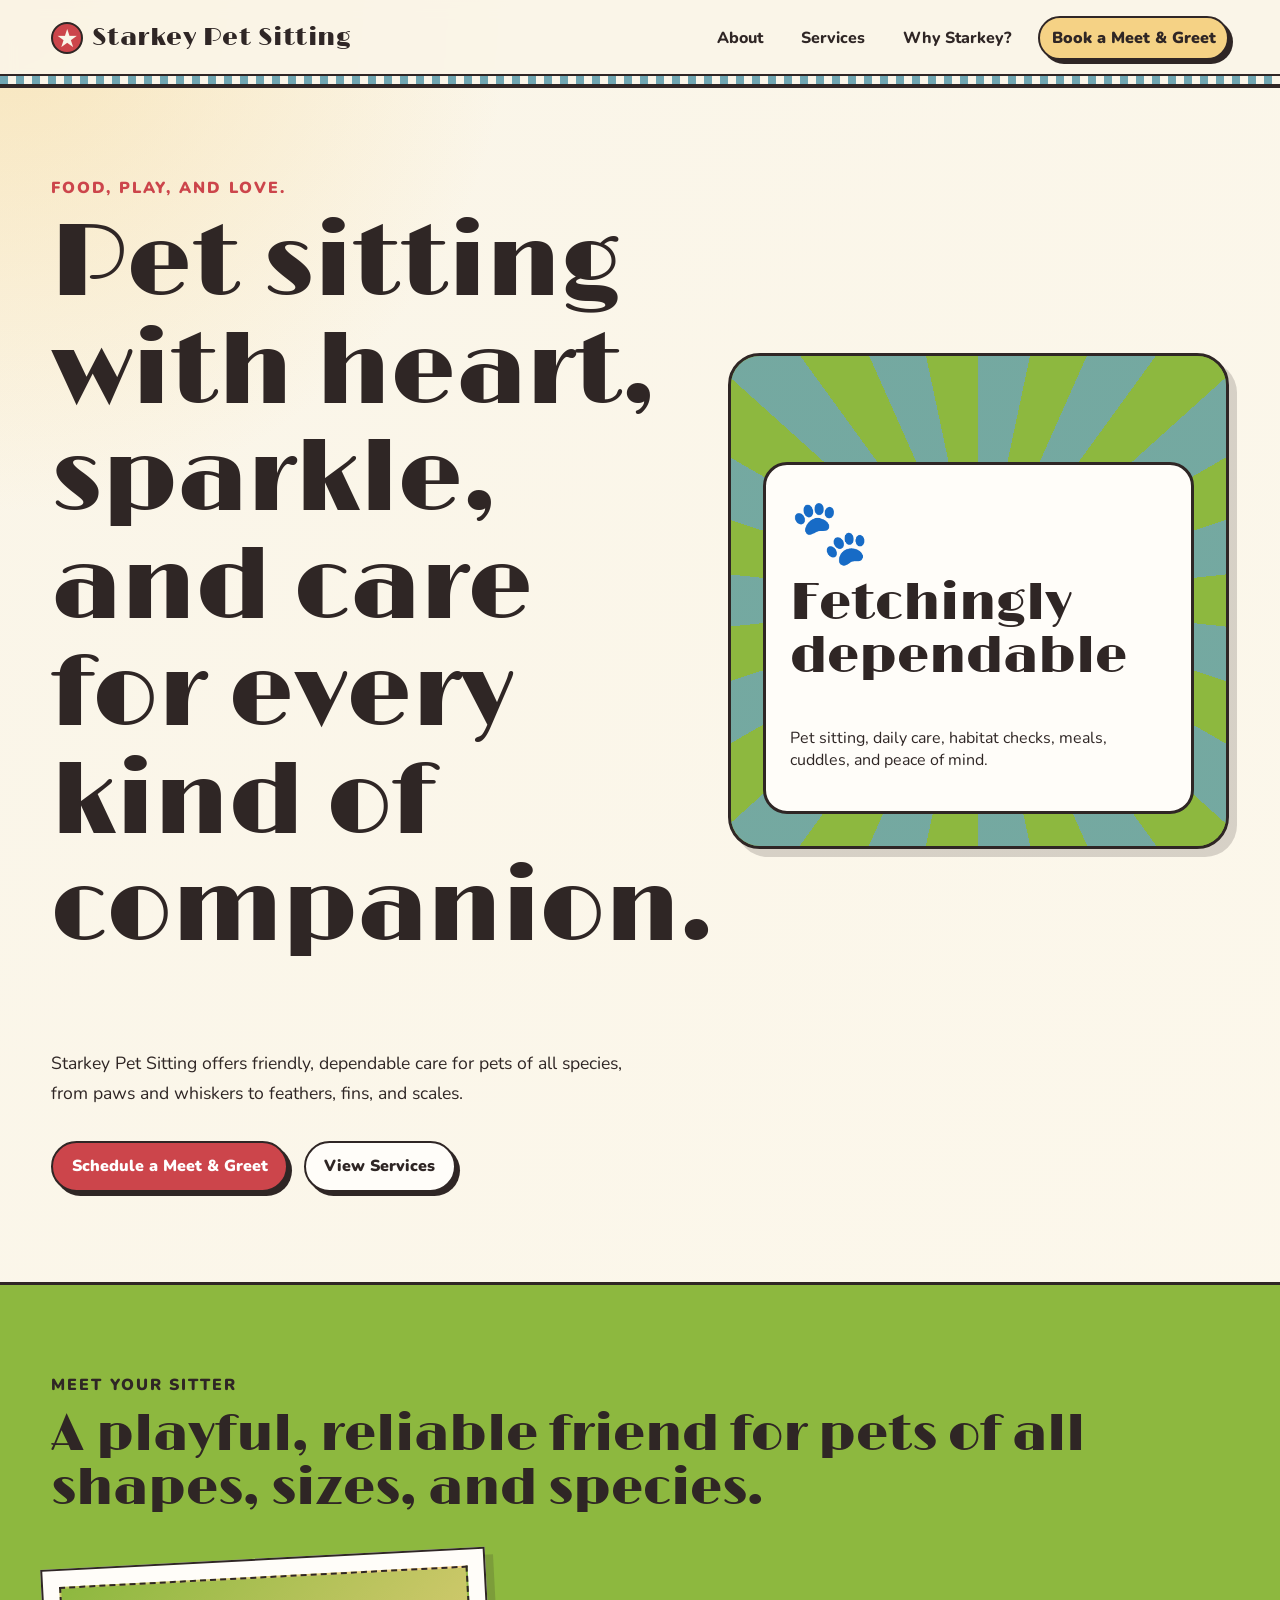
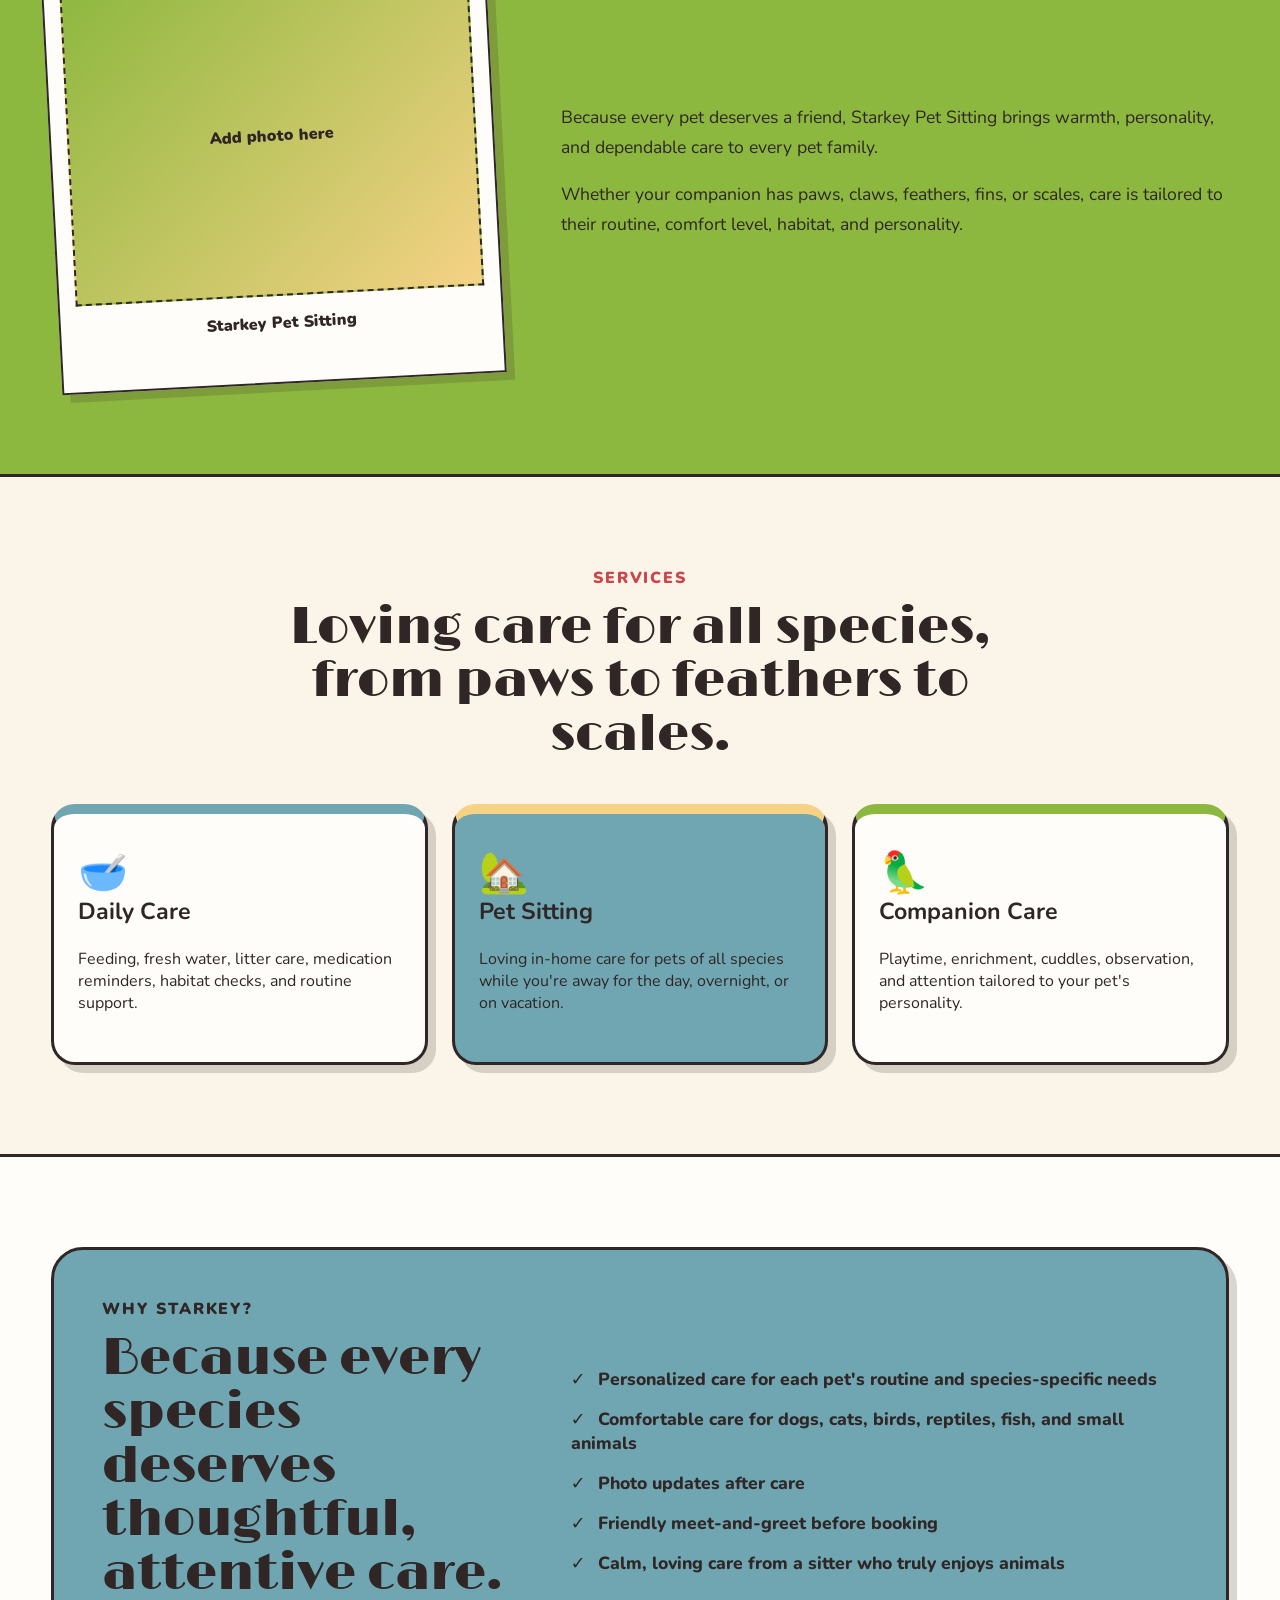
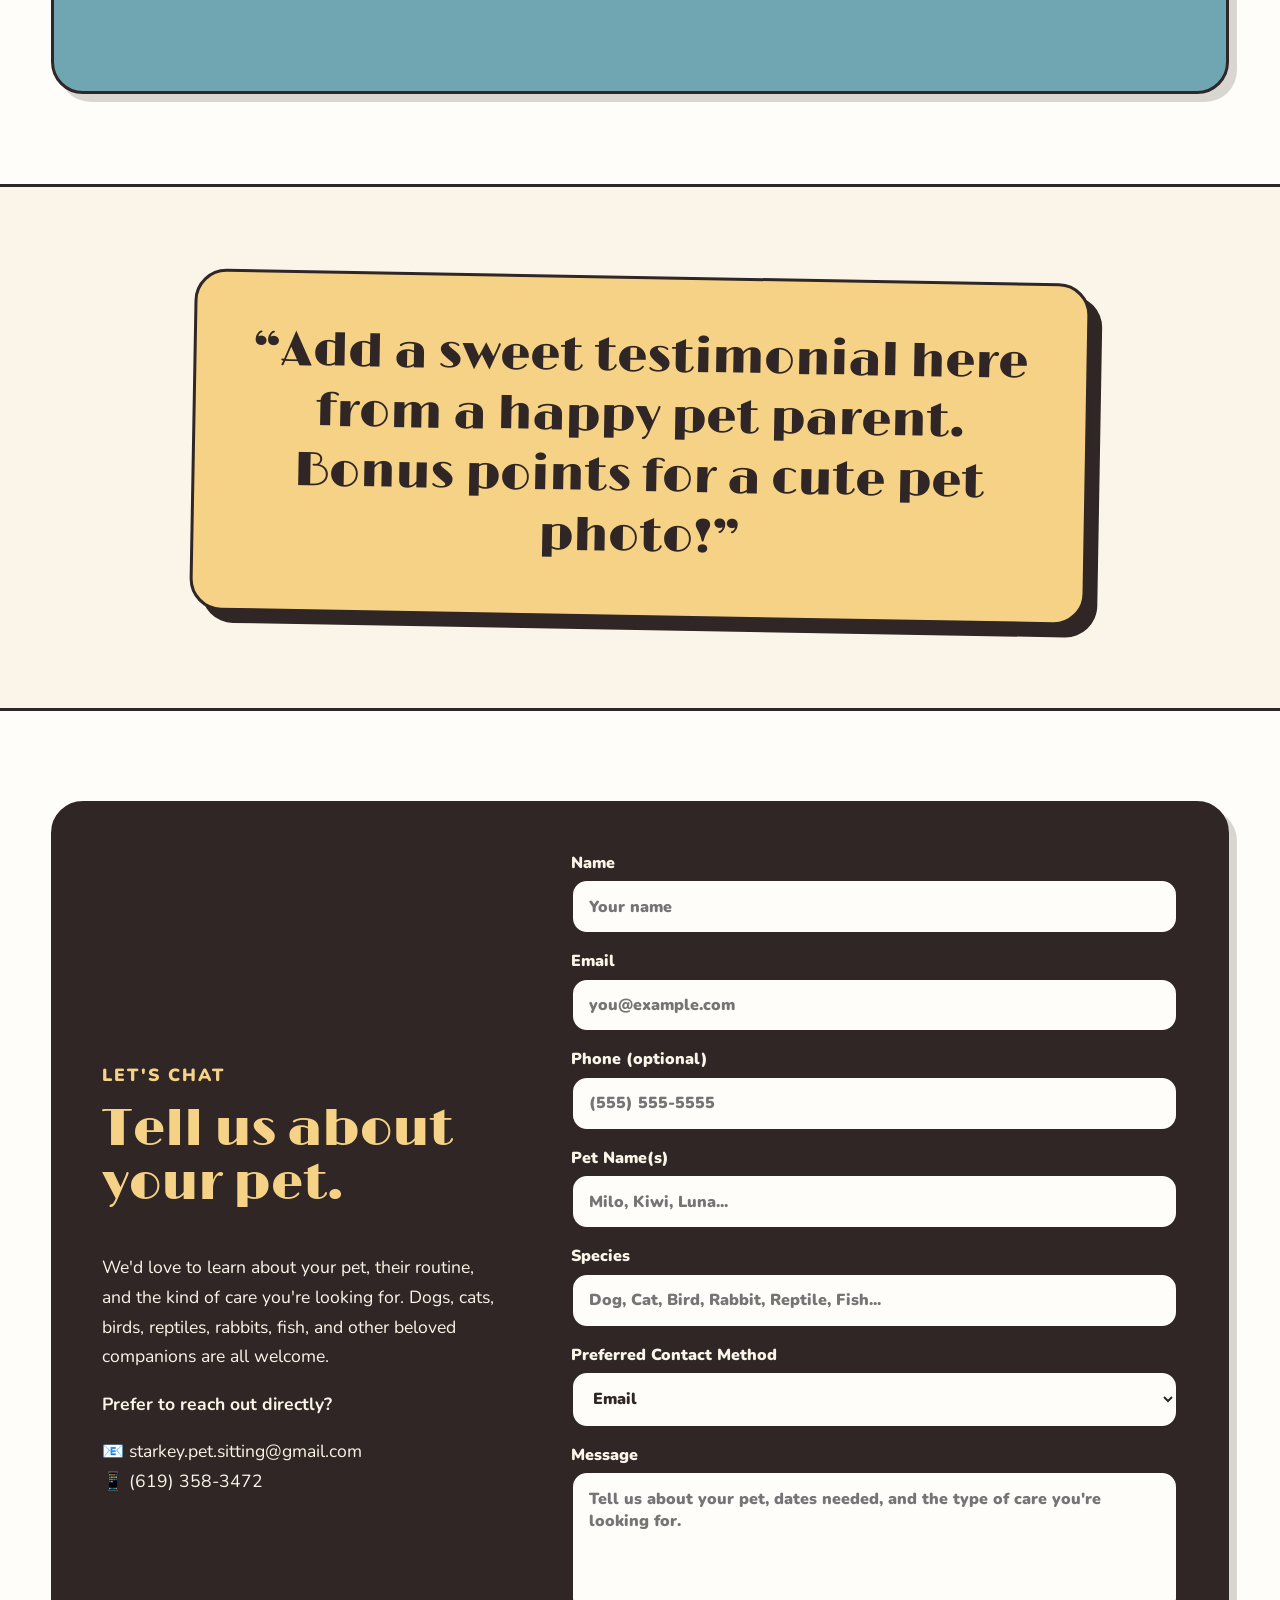
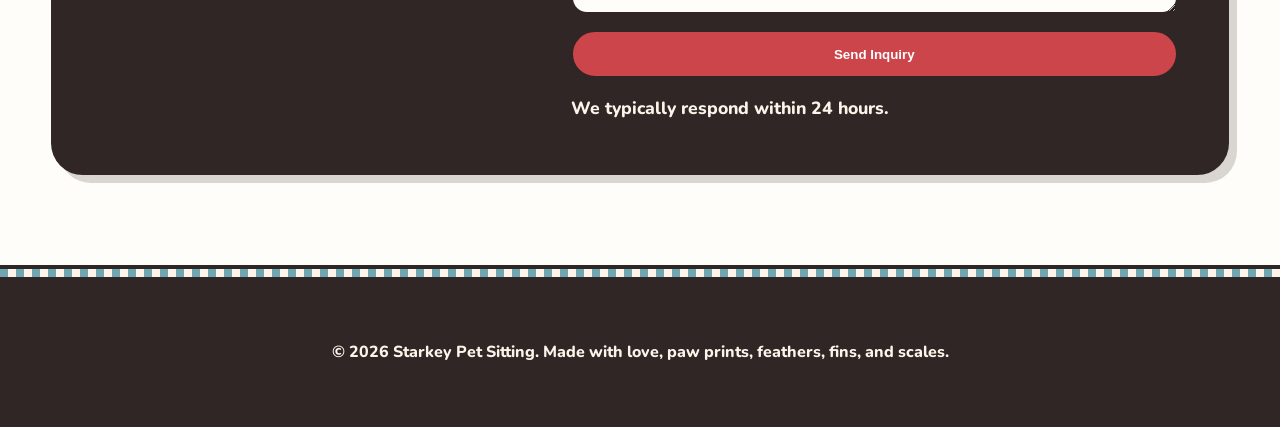
==== commit 52807516: "optimize performance, add meta description, and clean up css" ====
--- a/index.html
+++ b/index.html
@@ -4,12 +4,14 @@
 <head>
   <meta charset="UTF-8" />
   <meta name="viewport" content="width=device-width, initial-scale=1.0" />
+  <meta name="description" content="Friendly, dependable pet sitting and daily habitat care for dogs, cats, birds, reptiles, fish, and other companions." />
   <title>Starkey Pet Sitting</title>
   <link rel="preconnect" href="https://fonts.googleapis.com">
   <link rel="preconnect" href="https://fonts.gstatic.com" crossorigin>
-  <link href="https://fonts.googleapis.com/css2?family=Limelight&family=Nunito:wght@400;600;700;800&display=swap"
-    rel="stylesheet">
+  <link rel="preload" href="https://fonts.googleapis.com/css2?family=Limelight&family=Nunito:wght@400;600;700;800&display=swap" as="style" onload="this.onload=null;this.rel='stylesheet'">
+  <noscript><link rel="stylesheet" href="https://fonts.googleapis.com/css2?family=Limelight&family=Nunito:wght@400;600;700;800&display=swap"></noscript>
   <link rel="stylesheet" href="assets/css/styles.css?v=2">
+  <script src="assets/js/script.js" defer></script>
 </head>
 
 <body>
@@ -217,7 +219,6 @@
     <p>© <span id="year"></span> Starkey Pet Sitting. Made with love, paw prints, feathers, fins, and scales.</p>
   </footer>
 
-  <script src="assets/js/script.js"></script>
 </body>
 
 </html>
--- a/assets/css/styles.css
+++ b/assets/css/styles.css
@@ -101,22 +101,7 @@
   background: var(--mint);
 }
 
-.nav-cta,
-.button {
-  border: 2px solid var(--ink);
-  box-shadow: 4px 4px 0 var(--ink);
-  transition: transform 160ms ease, box-shadow 160ms ease;
-}
-
-.nav-cta {
-  background: var(--butter);
-}
-
-.button:hover,
-.nav-cta:hover {
-  transform: translate(2px, 2px);
-  box-shadow: 2px 2px 0 var(--ink);
-}
+
 
 .nav-toggle {
   display: none;
@@ -150,7 +135,7 @@
   font-weight: 900;
   letter-spacing: 0.12em;
   text-transform: uppercase;
-  color: var(--teal);
+  color: var(--coral);
 }
 
 h1,
@@ -193,14 +178,26 @@
   margin-top: 2rem;
 }
 
+/* Navigation Call to Action & Buttons */
+.nav-cta,
 .button {
   display: inline-flex;
   align-items: center;
   justify-content: center;
+  border: 2px solid var(--ink);
+  box-shadow: 4px 4px 0 var(--ink);
+  transition: transform 160ms ease, box-shadow 160ms ease;
+  font-weight: 900;
+}
+
+.nav-cta {
+  background: var(--butter);
+}
+
+.button {
   min-height: 3rem;
   padding: 0.8rem 1.15rem;
   border-radius: 999px;
-  font-weight: 900;
 }
 
 .button.primary {
@@ -210,6 +207,12 @@
 
 .button.secondary {
   background: var(--paper);
+}
+
+.button:hover,
+.nav-cta:hover {
+  transform: translate(2px, 2px);
+  box-shadow: 2px 2px 0 var(--ink);
 }
 
 .hero-card {
@@ -303,12 +306,12 @@
 
 .service-card:nth-child(2) {
   background: var(--teal);
-  color: var(--paper);
+  color: var(--ink);
   border-top: 10px solid var(--butter);
 }
 
 .service-card:nth-child(2) h3 {
-  color: var(--butter);
+  color: var(--ink);
 }
 
 .service-card:nth-child(3) {
@@ -319,30 +322,29 @@
   font-size: 2.5rem;
 }
 
-.why-panel {
+.why-panel,
+.contact-card {
   padding: clamp(1.5rem, 4vw, 3rem);
-  background: var(--teal);
-  color: var(--paper);
   border: 3px solid var(--ink);
   border-radius: 2rem;
   box-shadow: var(--shadow);
 }
 
+.why-panel {
+  background: var(--teal);
+  color: var(--ink);
+}
+
+.why-panel .eyebrow {
+  color: var(--ink);
+}
+
 .contact-card {
-  padding: clamp(1.5rem, 4vw, 3rem);
-  background: var(--ink);
-  /* Match the business card's dark brown */
+  background: var(--ink); /* Match the business card's dark brown */
   color: var(--cream);
-  border: 3px solid var(--ink);
-  border-radius: 2rem;
-  box-shadow: var(--shadow);
-}
-
-.contact-card h2 {
-  color: var(--butter);
-}
-
-.why-panel .eyebrow,
+}
+
+.contact-card h2,
 .contact-card .eyebrow {
   color: var(--butter);
 }
@@ -360,7 +362,7 @@
 .check-list li::before {
   content: "✓";
   margin-right: 0.75rem;
-  color: var(--butter);
+  color: var(--ink);
 }
 
 .testimonial blockquote {
@@ -436,31 +438,28 @@
 }
 
 /* --- Retro 50s Section Styles --- */
+.about,
+.services,
+.why,
+.testimonial {
+  border-bottom: 3px solid var(--ink);
+}
+
 .about {
   background: var(--mint);
   border-top: 3px solid var(--ink);
-  border-bottom: 3px solid var(--ink);
 }
 
 .about .eyebrow {
   color: var(--ink);
 }
 
-.services {
-  background: var(--cream);
-  border-bottom: 3px solid var(--ink);
-}
-
-.why {
-  background: var(--paper);
-  border-bottom: 3px solid var(--ink);
-}
-
+.services,
 .testimonial {
   background: var(--cream);
-  border-bottom: 3px solid var(--ink);
-}
-
+}
+
+.why,
 .contact {
   background: var(--paper);
 }
@@ -497,6 +496,10 @@
     grid-template-columns: 1fr;
   }
 
+  .hero-card {
+    margin-top: 1.5rem;
+  }
+
   h1 {
     max-width: 100%;
   }
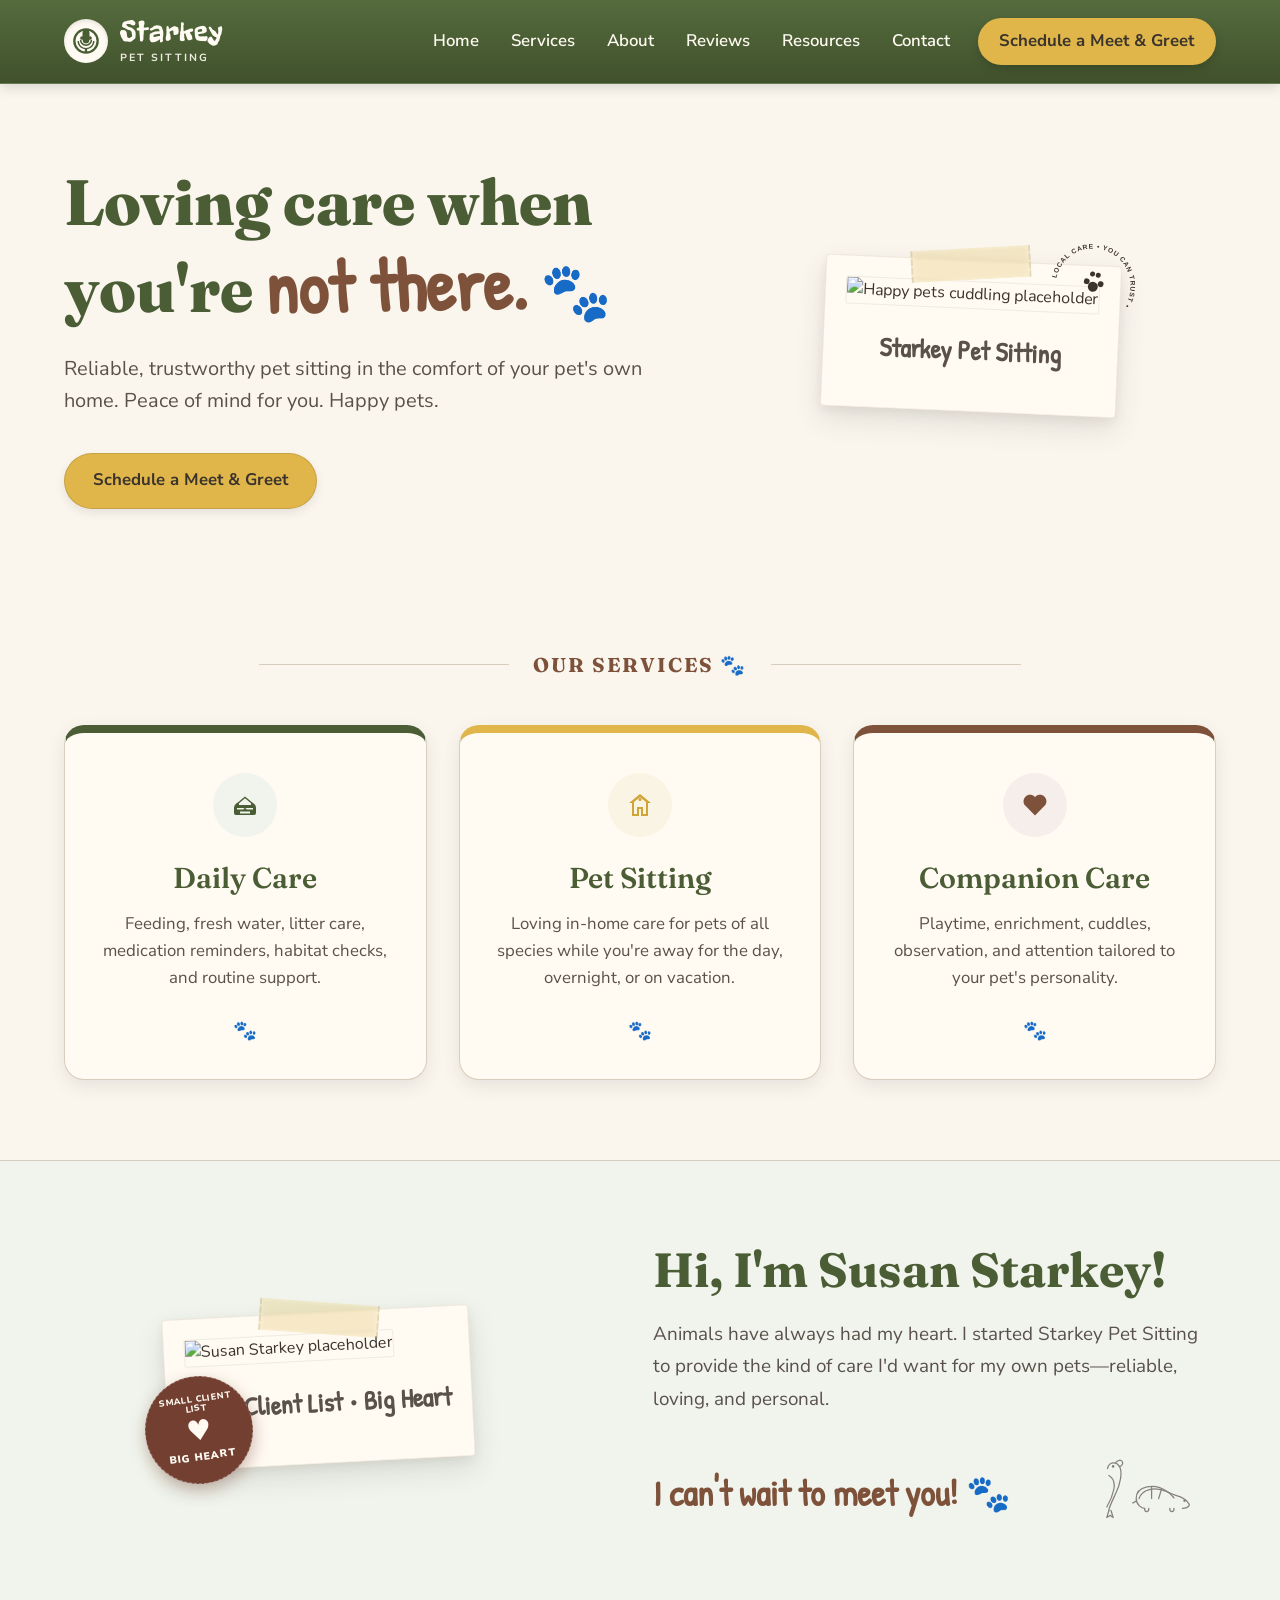
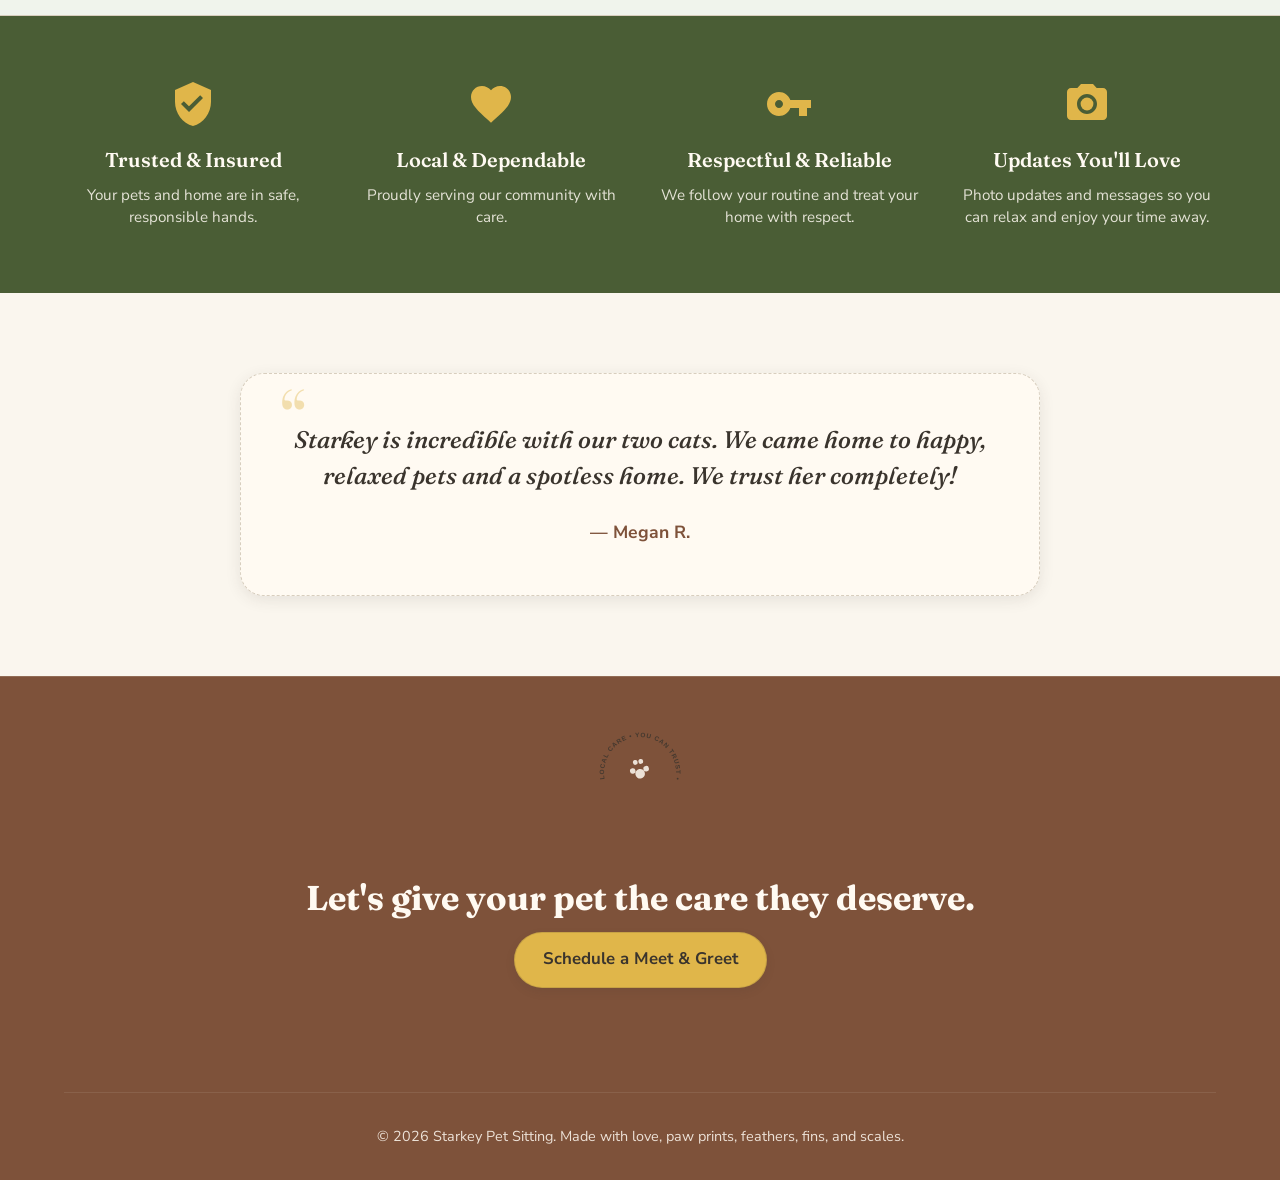
==== commit de2f198e: "Add retro redesign concept" ====
--- a/index.html
+++ b/index.html
@@ -4,21 +4,31 @@
 <head>
   <meta charset="UTF-8" />
   <meta name="viewport" content="width=device-width, initial-scale=1.0" />
-  <meta name="description" content="Friendly, dependable pet sitting and daily habitat care for dogs, cats, birds, reptiles, fish, and other companions." />
+  <meta name="description" content="Loving care when you're not there. Friendly, dependable pet sitting and daily habitat care by Susan Starkey." />
   <title>Starkey Pet Sitting</title>
   <link rel="preconnect" href="https://fonts.googleapis.com">
   <link rel="preconnect" href="https://fonts.gstatic.com" crossorigin>
-  <link rel="preload" href="https://fonts.googleapis.com/css2?family=Limelight&family=Nunito:wght@400;600;700;800&display=swap" as="style" onload="this.onload=null;this.rel='stylesheet'">
-  <noscript><link rel="stylesheet" href="https://fonts.googleapis.com/css2?family=Limelight&family=Nunito:wght@400;600;700;800&display=swap"></noscript>
-  <link rel="stylesheet" href="assets/css/styles.css?v=2">
+  <link href="https://fonts.googleapis.com/css2?family=Fraunces:ital,opsz,wght@0,9..144,100..900;1,9..144,100..900&family=Nunito+Sans:ital,opsz,wght@0,6..12,200..1000;1,6..12,200..1000&family=Patrick+Hand&family=Freckle+Face&display=swap" rel="stylesheet">
+  <link rel="stylesheet" href="assets/css/styles.css?v=3">
   <script src="assets/js/script.js" defer></script>
+  <script src="assets/js/walking-paws.js" defer></script>
 </head>
 
 <body>
   <header class="site-header">
     <a class="logo" href="#home" aria-label="Starkey Pet Sitting home">
-      <span class="logo-mark">★</span>
-      <span>Starkey Pet Sitting</span>
+      <div class="logo-badge">
+        <svg viewBox="0 0 24 24" fill="currentColor">
+          <path d="M12 14c1.66 0 3-1.34 3-3V5c0-1.66-1.34-3-3-3S9 3.34 9 5v6c0 1.66 1.34 3 3 3zm-5.3-3c0 2.92 2.38 5.3 5.3 5.3s5.3-2.38 5.3-5.3h-1.3c0 2.2-1.8 4-4 4s-4-1.8-4-4H6.7zm5.3 7c-3.31 0-6-2.69-6-6H4.7c0 3.63 2.72 6.63 6.3 6.94V22h2v-3.06c3.58-.31 6.3-3.31 6.3-6.94h-1.3c0 3.31-2.69 6-6 6z"/>
+          <!-- fallback raw paw print outline/path inside a round badge -->
+          <circle cx="12" cy="12" r="10" fill="none" stroke="currentColor" stroke-width="2"/>
+          <path d="M12 14a2.5 2.5 0 1 1 0-5 2.5 2.5 0 0 1 0 5zm-3.5-3a1.5 1.5 0 1 1 0-3 1.5 1.5 0 0 1 0 3zm7 0a1.5 1.5 0 1 1 0-3 1.5 1.5 0 0 1 0 3zm-5-5a1.2 1.2 0 1 1 0-2.4 1.2 1.2 0 0 1 0 2.4zm3 0a1.2 1.2 0 1 1 0-2.4 1.2 1.2 0 0 1 0 2.4z"/>
+        </svg>
+      </div>
+      <div class="logo-text">
+        <span class="brand-name">Starkey</span>
+        <span class="brand-sub">PET SITTING</span>
+      </div>
     </a>
 
     <button class="nav-toggle" aria-label="Open navigation" aria-expanded="false">
@@ -28,197 +38,255 @@
     </button>
 
     <nav class="site-nav" aria-label="Main navigation">
+      <a href="#home">Home</a>
+      <a href="#services">Services</a>
       <a href="#about">About</a>
-      <a href="#services">Services</a>
-      <a href="#why">Why Starkey?</a>
-      <a href="#contact" class="nav-cta">Book a Meet & Greet</a>
+      <a href="#reviews">Reviews</a>
+      <a href="pages/resources.html">Resources</a>
+      <a href="pages/contact.html" class="nav-contact-link">Contact</a>
+      <a href="pages/contact.html" class="nav-cta">Schedule a Meet & Greet</a>
     </nav>
   </header>
 
-  <main id="home">
-    <section class="hero section-pad">
-      <div class="hero-copy">
-        <p class="eyebrow">Food, play, and love.</p>
-        <h1>Pet sitting with heart, sparkle, and care for every kind of companion.</h1>
-        <p class="hero-text">
-          Starkey Pet Sitting offers friendly, dependable care for pets of all species,
-          from paws and whiskers to feathers, fins, and scales.
-        </p>
-        <div class="hero-actions">
-          <a href="#contact" class="button primary">Schedule a Meet & Greet</a>
-          <a href="#services" class="button secondary">View Services</a>
-        </div>
-      </div>
-
-      <div class="hero-card" aria-label="Happy pets illustration card">
-        <div class="sunburst"></div>
-        <div class="pet-badge">
-          <span class="pet-icon">🐾</span>
-          <h2>Fetchingly dependable</h2>
-          <p>Pet sitting, daily care, habitat checks, meals, cuddles, and peace of mind.</p>
-        </div>
-      </div>
-    </section>
-
-    <section id="about" class="about section-pad">
-      <div class="section-heading">
-        <p class="eyebrow">Meet your sitter</p>
-        <h2>A playful, reliable friend for pets of all shapes, sizes, and species.</h2>
-      </div>
-      <div class="about-grid">
-        <div class="polaroid">
-          <div class="photo-placeholder">Add photo here</div>
-          <p>Starkey Pet Sitting</p>
-        </div>
-        <div class="about-copy">
-          <p>
-            Because every pet deserves a friend, Starkey Pet Sitting brings
-            warmth, personality, and dependable care to every pet family.
-          </p>
-          <p>
-            Whether your companion has paws, claws, feathers, fins, or scales, care is tailored
-            to their routine, comfort level, habitat, and personality.
-          </p>
-        </div>
-      </div>
-    </section>
-
-    <section id="services" class="services section-pad">
-      <div class="section-heading centered">
-        <p class="eyebrow">Services</p>
-        <h2>Loving care for all species, from paws to feathers to scales.</h2>
-      </div>
-
-      <div class="card-grid">
-        <article class="service-card">
-          <span class="card-icon">🥣</span>
+  <main>
+    <!-- HERO SECTION -->
+    <section id="home" class="hero">
+      <div class="hero-container">
+        <div class="hero-copy">
+          <h1>Loving care when you're <span class="cursive-accent">not there.</span> <span class="paw-accent">🐾</span></h1>
+          <p class="hero-text">
+            Reliable, trustworthy pet sitting in the comfort of your pet's own home. Peace of mind for you. Happy pets.
+          </p>
+          <div class="hero-actions">
+            <a href="pages/contact.html" class="button primary">Schedule a Meet & Greet</a>
+          </div>
+        </div>
+
+        <div class="hero-visual">
+          <div class="polaroid-wrapper hero-polaroid">
+            <div class="tape-graphic top-tape"></div>
+            <div class="polaroid-frame">
+              <img src="assets/images/hero_placeholder.png" alt="Happy pets cuddling placeholder" class="polaroid-img">
+              <div class="polaroid-caption">Starkey Pet Sitting</div>
+            </div>
+            <!-- Circle Stamp Badge -->
+            <div class="post-stamp-badge">
+              <svg viewBox="0 0 120 120" class="stamp-svg">
+                <path id="stamp-text-path" d="M 60,60 m -45,0 a 45,45 0 1,1 90,0 a 45,45 0 1,1 -90,0" fill="none"/>
+                <text class="stamp-text">
+                  <textPath href="#stamp-text-path" startOffset="0%">LOCAL CARE • YOU CAN TRUST • </textPath>
+                </text>
+                <path class="stamp-paw" d="M60 67a6 6 0 1 0 0-12 6 6 0 0 0 0 12zm-8.5-7.5a3.5 3.5 0 1 0 0-7 3.5 3.5 0 0 0 0 7zm17 0a3.5 3.5 0 1 0 0-7 3.5 3.5 0 0 0 0 7zm-12-10.5a3 3 0 1 0 0-6 3 3 0 0 0 0 6zm7 0a3 3 0 1 0 0-6 3 3 0 0 0 0 6z" fill="currentColor"/>
+              </svg>
+            </div>
+          </div>
+        </div>
+      </div>
+    </section>
+
+    <!-- SERVICES SECTION -->
+    <section id="services" class="services">
+      <div class="section-divider">
+        <span class="divider-line"></span>
+        <h2 class="divider-title">OUR SERVICES 🐾</h2>
+        <span class="divider-line"></span>
+      </div>
+
+      <div class="services-grid">
+        <!-- Daily Care Card -->
+        <article class="service-card card-green">
+          <div class="card-icon-wrapper">
+            <!-- Bowl Icon -->
+            <svg viewBox="0 0 64 64" class="card-icon" fill="currentColor">
+              <path d="M54 38c0-5-3.1-9.3-7.5-11.1L32 15 17.5 26.9C13.1 28.7 10 33 10 38v10a4 4 0 0 0 4 4h36a4 4 0 0 0 4-4V38zM20 28.5L32 18.7l12 9.8V32H20v-3.5zm22 20.5H22v-4h20v4zm6-8H16v-3h32v3z"/>
+              <circle cx="32" cy="41" r="3"/>
+            </svg>
+          </div>
           <h3>Daily Care</h3>
           <p>
             Feeding, fresh water, litter care, medication reminders, habitat checks, and routine support.
           </p>
+          <div class="card-paw-footer">🐾</div>
         </article>
 
-        <article class="service-card featured">
-          <span class="card-icon">🏡</span>
+        <!-- Pet Sitting Card -->
+        <article class="service-card card-yellow">
+          <div class="card-icon-wrapper">
+            <!-- House Icon -->
+            <svg viewBox="0 0 64 64" class="card-icon" fill="currentColor">
+              <path d="M32 10L10 28h6v26h14V40h4v14h14V28h6L32 10zm12 40H38V36H26v14H20V26.2l12-9.8 12 9.8V50z"/>
+              <path d="M32 24a3 3 0 1 0 0-6 3 3 0 0 0 0 6z"/>
+            </svg>
+          </div>
           <h3>Pet Sitting</h3>
           <p>
             Loving in-home care for pets of all species while you're away for the day, overnight, or on vacation.
           </p>
+          <div class="card-paw-footer">🐾</div>
         </article>
 
-        <article class="service-card">
-          <span class="card-icon">🦜</span>
+        <!-- Companion Care Card -->
+        <article class="service-card card-brown">
+          <div class="card-icon-wrapper">
+            <!-- Heart Icon -->
+            <svg viewBox="0 0 64 64" class="card-icon" fill="currentColor">
+              <path d="M32 52.8L12.9 33.7c-5.1-5.1-5.1-13.3 0-18.4s13.3-5.1 18.4 0L32 16l.7-.7c5.1-5.1 13.3-5.1 18.4 0s5.1 13.3 0 18.4L32 52.8z"/>
+            </svg>
+          </div>
           <h3>Companion Care</h3>
           <p>
             Playtime, enrichment, cuddles, observation, and attention tailored to your pet's personality.
           </p>
+          <div class="card-paw-footer">🐾</div>
         </article>
       </div>
     </section>
 
-    <section id="why" class="why section-pad">
-      <div class="why-panel">
-        <div>
-          <p class="eyebrow">Why Starkey?</p>
-          <h2>Because every species deserves thoughtful, attentive care.</h2>
-        </div>
-        <ul class="check-list">
-          <li>Personalized care for each pet's routine and species-specific needs</li>
-          <li>Comfortable care for dogs, cats, birds, reptiles, fish, and small animals</li>
-          <li>Photo updates after care</li>
-          <li>Friendly meet-and-greet before booking</li>
-          <li>Calm, loving care from a sitter who truly enjoys animals</li>
-        </ul>
-      </div>
-    </section>
-
-    <section class="testimonial section-pad">
-      <blockquote>
-        “Add a sweet testimonial here from a happy pet parent. Bonus points for a cute pet photo!”
-      </blockquote>
-    </section>
-
-    <section id="contact" class="contact section-pad">
-      <div class="contact-card">
-        <div>
-          <p class="eyebrow">Let's chat</p>
-          <h2>Tell us about your pet.</h2>
-          <p>
-            We'd love to learn about your pet, their routine, and the kind of care you're looking for.
-            Dogs, cats, birds, reptiles, rabbits, fish, and other beloved companions are all welcome.
-          </p>
-          <div class="contact-options">
-            <p><strong>Prefer to reach out directly?</strong></p>
-            <p>
-              📧 <a href="mailto:starkey.pet.sitting@gmail.com">starkey.pet.sitting@gmail.com</a><br>
-              📱 <a href="tel:+16193583472">(619) 358-3472</a>
-            </p>
-          </div>
-        </div>
-
-        <form class="contact-form" action="https://formspree.io/f/xgobyjdw" method="POST">
-
-          <label>
-            Name
-            <input type="text" name="name" placeholder="Your name" required>
-          </label>
-
-          <label>
-            Email
-            <input type="email" name="email" placeholder="you@example.com" required>
-          </label>
-
-          <label>
-            Phone (optional)
-            <input type="tel" name="phone" placeholder="(555) 555-5555">
-          </label>
-
-          <label>
-            Pet Name(s)
-            <input type="text" name="pet_names" placeholder="Milo, Kiwi, Luna...">
-          </label>
-
-          <label>
-            Species
-            <input type="text" name="species" placeholder="Dog, Cat, Bird, Rabbit, Reptile, Fish...">
-          </label>
-
-          <label>
-            Preferred Contact Method
-            <select name="preferred_contact">
-              <option>Email</option>
-              <option>Phone Call</option>
-              <option>Text Message</option>
-            </select>
-          </label>
-
-          <label>
-            Message
-            <textarea name="message" rows="5"
-              placeholder="Tell us about your pet, dates needed, and the type of care you're looking for."
-              required></textarea>
-          </label>
-
-          <button class="button primary" type="submit">
-            Send Inquiry
-          </button>
-
-          <p class="form-note">
-            We typically respond within 24 hours.
-          </p>
-        </form>
-
-      </div>
-    </section>
-
+    <!-- BIO SECTION -->
+    <section id="about" class="bio">
+      <div class="bio-container">
+        <div class="bio-visual">
+          <div class="polaroid-wrapper bio-polaroid">
+            <div class="tape-graphic top-tape-skew"></div>
+            <div class="polaroid-frame">
+              <img src="assets/images/bio_placeholder.png" alt="Susan Starkey placeholder" class="polaroid-img">
+              <div class="polaroid-caption">Small Client List • Big Heart</div>
+            </div>
+            <!-- Circular Overlapping Badge -->
+            <div class="heart-badge">
+              <div class="heart-badge-inner">
+                <span class="badge-title">SMALL CLIENT LIST</span>
+                <span class="badge-heart">♥</span>
+                <span class="badge-sub">BIG HEART</span>
+              </div>
+            </div>
+          </div>
+        </div>
+
+        <div class="bio-copy">
+          <h2>Hi, I'm Susan Starkey!</h2>
+          <p>
+            Animals have always had my heart. I started Starkey Pet Sitting to provide the kind of care I'd want for my own pets—reliable, loving, and personal.
+          </p>
+          <div class="bio-footer">
+            <span class="signature-text">I can't wait to meet you! 🐾</span>
+            
+            <!-- Parrot & Tortoise Line Art Sketch -->
+            <div class="sketch-illustration">
+              <svg viewBox="0 0 200 120" fill="none" stroke="currentColor" stroke-width="1.8" stroke-linecap="round" stroke-linejoin="round" class="sketch-svg">
+                <!-- Parrot Outline -->
+                <path d="M45,25 C47,16 57,14 62,22 C67,30 63,48 57,60 C54,67 47,80 47,85" />
+                <path d="M62,22 C65,22 68,18 66,15 C64,12 60,13 57,16 M47,35 C52,38 56,45 54,55 C52,65 47,75 44,80" />
+                <path d="M47,85 L44,95 L49,92 L53,95 L50,85" fill="none" />
+                <circle cx="53" cy="22" r="1" fill="currentColor" />
+                
+                <!-- Tortoise Outline -->
+                <path d="M98,82 C94,82 86,77 86,68 C86,50 112,45 130,58 C139,64 148,64 152,67 C156,69 159,72 161,75 C163,77 161,82 152,82" />
+                <!-- Shell Pattern/Lines -->
+                <path d="M90,68 C94,55 112,50 130,58 C135,60 138,64 140,67" />
+                <path d="M108,52 L108,68" />
+                <path d="M122,55 L118,68" />
+                <!-- Legs & Tail -->
+                <path d="M98,82 C98,88 104,88 104,82" />
+                <path d="M134,82 C134,88 140,88 140,82" />
+                <path d="M86,72 C83,72 82,75 81,74" />
+                <!-- Eye -->
+                <circle cx="155" cy="71" r="0.8" fill="currentColor" />
+              </svg>
+            </div>
+          </div>
+        </div>
+      </div>
+    </section>
+
+    <!-- CORE VALUES SECTION -->
+    <section class="values-banner">
+      <div class="values-container">
+        <!-- Value 1 -->
+        <div class="value-item">
+          <div class="value-icon">
+            <svg viewBox="0 0 24 24" fill="currentColor">
+              <path d="M12 1L3 5v6c0 5.55 3.84 10.74 9 12 5.16-1.26 9-6.45 9-12V5l-9-4zm-2 15l-4-4 1.41-1.41L10 13.17l5.59-5.59L17 9l-7 7z"/>
+            </svg>
+          </div>
+          <h3>Trusted & Insured</h3>
+          <p>Your pets and home are in safe, responsible hands.</p>
+        </div>
+
+        <!-- Value 2 -->
+        <div class="value-item">
+          <div class="value-icon">
+            <svg viewBox="0 0 24 24" fill="currentColor">
+              <path d="M12 21.35l-1.45-1.32C5.4 15.36 2 12.28 2 8.5 2 5.42 4.42 3 7.5 3c1.74 0 3.41.81 4.5 2.09C13.09 3.81 14.76 3 16.5 3 19.58 3 22 5.42 22 8.5c0 3.78-3.4 6.86-8.55 11.54L12 21.35z"/>
+            </svg>
+          </div>
+          <h3>Local & Dependable</h3>
+          <p>Proudly serving our community with care.</p>
+        </div>
+
+        <!-- Value 3 -->
+        <div class="value-item">
+          <div class="value-icon">
+            <svg viewBox="0 0 24 24" fill="currentColor">
+              <path d="M12.65 10C11.83 7.67 9.61 6 7 6c-3.31 0-6 2.69-6 6s2.69 6 6 6c2.61 0 4.83-1.67 5.65-4H17v4h4v-4h2v-4H12.65zM7 14c-1.1 0-2-.9-2-2s.9-2 2-2 2 .9 2 2-.9 2-2 2z"/>
+            </svg>
+          </div>
+          <h3>Respectful & Reliable</h3>
+          <p>We follow your routine and treat your home with respect.</p>
+        </div>
+
+        <!-- Value 4 -->
+        <div class="value-item">
+          <div class="value-icon">
+            <svg viewBox="0 0 24 24" fill="currentColor">
+              <circle cx="12" cy="12" r="3.2"/>
+              <path d="M9 2L7.17 4H4c-1.1 0-2 .9-2 2v12c0 1.1.9 2 2 2h16c1.1 0 2-.9 2-2V6c0-1.1-.9-2-2-2h-3.17L15 2H9zm3 15c-2.76 0-5-2.24-5-5s2.24-5 5-5 5 2.24 5 5-2.24 5-5 5z"/>
+            </svg>
+          </div>
+          <h3>Updates You'll Love</h3>
+          <p>Photo updates and messages so you can relax and enjoy your time away.</p>
+        </div>
+      </div>
+    </section>
+
+    <!-- REVIEWS SECTION -->
+    <section id="reviews" class="reviews">
+      <div class="reviews-container">
+        <div class="testimonial-card">
+          <div class="quote-icon">“</div>
+          <blockquote>
+            Starkey is incredible with our two cats. We came home to happy, relaxed pets and a spotless home. We trust her completely!
+          </blockquote>
+          <cite>— Megan R.</cite>
+        </div>
+      </div>
+    </section>
+  </main>
+
+  <!-- FOOTER BANNER -->
+  <footer class="footer-banner">
+    <div class="footer-banner-container">
+      <div class="footer-stamp">
+        <svg viewBox="0 0 120 120" class="stamp-svg">
+          <path id="footer-stamp-text-path" d="M 60,60 m -45,0 a 45,45 0 1,1 90,0 a 45,45 0 1,1 -90,0" fill="none"/>
+          <text class="stamp-text">
+            <textPath href="#footer-stamp-text-path" startOffset="0%">LOCAL CARE • YOU CAN TRUST • </textPath>
+          </text>
+          <path class="stamp-paw" d="M60 67a6 6 0 1 0 0-12 6 6 0 0 0 0 12zm-8.5-7.5a3.5 3.5 0 1 0 0-7 3.5 3.5 0 0 0 0 7zm17 0a3.5 3.5 0 1 0 0-7 3.5 3.5 0 0 0 0 7zm-12-10.5a3 3 0 1 0 0-6 3 3 0 0 0 0 6zm7 0a3 3 0 1 0 0-6 3 3 0 0 0 0 6z" fill="currentColor"/>
+        </svg>
+      </div>
+      
+      <div class="footer-banner-copy">
+        <h2>Let's give your pet the care they deserve.</h2>
+        <a href="pages/contact.html" class="button primary">Schedule a Meet & Greet</a>
+      </div>
     </div>
-    </section>
-  </main>
-
-  <footer class="site-footer">
-    <p>© <span id="year"></span> Starkey Pet Sitting. Made with love, paw prints, feathers, fins, and scales.</p>
+
+    <!-- COPYRIGHT BAR -->
+    <div class="copyright-bar">
+      <p>© <span id="year"></span> Starkey Pet Sitting. Made with love, paw prints, feathers, fins, and scales.</p>
+    </div>
   </footer>
-
 </body>
 
 </html>
--- a/assets/css/styles.css
+++ b/assets/css/styles.css
@@ -1,23 +1,29 @@
+/* === Starkey Pet Sitting - Retro Redesign Theme Styles === */
+
+/* Imports */
+@import url('https://fonts.googleapis.com/css2?family=Fraunces:ital,opsz,wght@0,9..144,100..900;1,9..144,100..900&family=Nunito+Sans:ital,opsz,wght@0,6..12,200..1000;1,6..12,200..1000&family=Patrick+Hand&family=Freckle+Face&display=swap');
+
+/* CSS Variables */
 :root {
-  --cream: #faf5e8;
-  --butter: #f5d285;
-  /* Soft diner yellow */
-  --peach: #826a5c;
-  /* Business card ear brown */
-  --coral: #cc454b;
-  /* Business card cherry red */
-  --teal: #70a6b2;
-  /* Business card light blue */
-  --mint: #8db83f;
-  /* Business card yellow-green */
-  --ink: #2f2625;
-  /* Business card dark brown-black */
-  --paper: #fffdf9;
-  --shadow: 8px 8px 0 rgba(47, 38, 37, 0.18);
-}
-
+  --cream: #FAF6EE;
+  --paper: #FFFAF2;
+  --olive: #4A5D35;
+  --olive-light: #F0F4EC;
+  --mustard: #E0B64A;
+  --mustard-hover: #D0A535;
+  --brown: #7E523A; /* More brown tone, less reddish/orange */
+  --ink: #3A342D;
+  --ink-light: #5A524A;
+  --border: #D8CEBE;
+  --shadow: rgba(58, 52, 45, 0.1);
+  --shadow-dark: rgba(58, 52, 45, 0.2);
+}
+
+/* Global Reset */
 * {
   box-sizing: border-box;
+  margin: 0;
+  padding: 0;
 }
 
 html {
@@ -25,12 +31,34 @@
 }
 
 body {
-  margin: 0;
-  font-family: "Nunito", system-ui, sans-serif;
+  font-family: "Nunito Sans", system-ui, -apple-system, sans-serif;
   color: var(--ink);
-  background:
-    radial-gradient(circle at top left, rgba(245, 210, 133, 0.45), transparent 32rem),
-    linear-gradient(135deg, var(--cream), #fffbf0);
+  background-color: var(--cream);
+  line-height: 1.6;
+}
+
+/* Typography */
+h1, h2, h3, h4 {
+  font-family: "Fraunces", Georgia, serif;
+  color: var(--olive);
+  line-height: 1.2;
+}
+
+h1 {
+  font-size: clamp(2.5rem, 5vw, 4.5rem);
+  font-weight: 800;
+  margin-bottom: 1.5rem;
+}
+
+h2 {
+  font-size: clamp(2rem, 4vw, 3rem);
+  font-weight: 700;
+  margin-bottom: 1.25rem;
+}
+
+h3 {
+  font-size: 1.8rem;
+  font-weight: 600;
 }
 
 a {
@@ -38,70 +66,147 @@
   text-decoration: none;
 }
 
+/* Custom Text Accents */
+.cursive-accent {
+  font-family: "Patrick Hand", cursive;
+  font-size: 1.15em;
+  color: var(--brown);
+  display: inline-block;
+  transform: rotate(-1deg);
+  font-weight: 700;
+}
+
+.paw-accent {
+  color: var(--brown);
+  font-size: 0.9em;
+}
+
+/* Primary CTA Buttons */
+.button {
+  display: inline-flex;
+  align-items: center;
+  justify-content: center;
+  padding: 0.85rem 1.75rem;
+  font-size: 1.05rem; /* Unified CTA font size */
+  font-weight: 700;
+  border-radius: 9999px;
+  transition: all 0.2s ease-in-out;
+  cursor: pointer;
+}
+
+.button.primary {
+  background-color: var(--mustard);
+  color: var(--ink);
+  box-shadow: 0 4px 10px var(--shadow);
+  border: 1px solid rgba(58, 52, 45, 0.15);
+}
+
+.button.primary:hover {
+  background-color: var(--mustard-hover);
+  transform: translateY(-2px);
+  box-shadow: 0 6px 14px var(--shadow-dark);
+}
+
+.button.primary:active {
+  transform: translateY(0);
+}
+
+/* Header & Navigation */
 .site-header {
   position: sticky;
   top: 0;
-  z-index: 20;
+  z-index: 100;
   display: flex;
   align-items: center;
   justify-content: space-between;
-  gap: 1rem;
-  padding: 1rem clamp(1rem, 4vw, 4rem) 1.5rem;
-  background: rgba(250, 245, 232, 0.92);
-  border-bottom: 4px solid var(--ink);
-  backdrop-filter: blur(8px);
-}
-
-.site-header::after {
-  content: "";
-  position: absolute;
-  bottom: 0;
-  left: 0;
-  right: 0;
-  height: 8px;
-  background-image: conic-gradient(var(--cream) 90deg, var(--teal) 90deg 180deg, var(--cream) 180deg 270deg, var(--teal) 270deg);
-  background-size: 16px 16px;
-  border-top: 2px solid var(--ink);
+  padding: 1rem clamp(1rem, 5vw, 5rem);
+  background: linear-gradient(180deg, #556B3D, #40512C);
+  box-shadow: 0 4px 12px rgba(0, 0, 0, 0.12);
+  border-bottom: 1px solid rgba(255, 250, 242, 0.1);
 }
 
 .logo {
   display: flex;
   align-items: center;
-  gap: 0.55rem;
-  font-family: "Limelight", serif;
-  font-size: clamp(1.15rem, 2vw, 1.55rem);
-  letter-spacing: 0.02em;
-}
-
-.logo-mark {
+  gap: 0.75rem;
+  color: var(--paper);
+}
+
+.logo-badge {
+  width: 2.75rem;
+  height: 2.75rem;
+  background-color: var(--paper);
+  color: var(--olive);
+  border-radius: 50%;
   display: grid;
   place-items: center;
-  width: 2rem;
-  height: 2rem;
-  color: var(--cream);
-  background: var(--coral);
-  border: 2px solid var(--ink);
-  border-radius: 50%;
+  padding: 0.5rem;
+  box-shadow: inset 0 2px 4px rgba(0, 0, 0, 0.1);
+}
+
+.logo-badge svg {
+  width: 100%;
+  height: 100%;
+}
+
+.logo-text {
+  display: flex;
+  flex-direction: column;
+}
+
+.brand-name {
+  font-family: "Freckle Face", display;
+  font-size: 1.8rem; /* Sized slightly larger for Freckle Face display style */
+  font-weight: 400;  /* Freckle Face uses normal weight */
+  letter-spacing: 0.02em;
+  line-height: 1.1;
+}
+
+.brand-sub {
+  font-size: 0.65rem;
+  font-weight: 700;
+  letter-spacing: 0.2em;
+  opacity: 0.9;
+  margin-top: 0.15rem;
+  text-transform: uppercase;
 }
 
 .site-nav {
   display: flex;
   align-items: center;
-  gap: 1rem;
-  font-weight: 800;
+  gap: 1.5rem;
 }
 
 .site-nav a {
-  padding: 0.55rem 0.7rem;
-  border-radius: 999px;
-}
-
-.site-nav a:hover,
-.site-nav a:focus-visible {
-  background: var(--mint);
-}
-
-
+  color: var(--paper);
+  font-weight: 600;
+  font-size: 1.05rem;
+  transition: opacity 0.2s ease;
+  padding: 0.5rem 0.25rem;
+}
+
+.site-nav a:hover {
+  opacity: 0.85;
+}
+
+.site-nav a.active {
+  border-bottom: 2px solid var(--mustard);
+}
+
+.site-nav .nav-cta {
+  background-color: var(--mustard);
+  color: var(--ink);
+  padding: 0.65rem 1.35rem;
+  border-radius: 9999px;
+  box-shadow: 0 4px 8px rgba(0, 0, 0, 0.15);
+  font-weight: 700;
+  font-size: 1.05rem; /* Unified CTA font size */
+}
+
+.site-nav .nav-cta:hover {
+  background-color: var(--mustard-hover);
+  opacity: 1;
+}
 
 .nav-toggle {
   display: none;
@@ -112,359 +217,942 @@
 
 .nav-toggle span {
   display: block;
-  width: 1.8rem;
-  height: 0.2rem;
-  margin: 0.3rem 0;
-  background: var(--ink);
-}
-
-.section-pad {
-  padding: clamp(3rem, 7vw, 6rem) clamp(1rem, 4vw, 4rem);
-}
-
+  width: 1.75rem;
+  height: 3px;
+  margin: 5px 0;
+  background-color: var(--paper);
+  border-radius: 2px;
+  transition: all 0.2s ease;
+}
+
+/* Hero Section */
 .hero {
+  padding: 5rem clamp(1rem, 5vw, 5rem) 4rem;
+  overflow: hidden;
+}
+
+.hero-container {
+  max-width: 1200px;
+  margin: 0 auto;
   display: grid;
-  grid-template-columns: minmax(0, 1.1fr) minmax(18rem, 0.9fr);
-  align-items: center;
-  gap: clamp(2rem, 5vw, 5rem);
-  min-height: 80vh;
-}
-
-.eyebrow {
-  margin: 0 0 0.75rem;
-  font-weight: 900;
-  letter-spacing: 0.12em;
-  text-transform: uppercase;
-  color: var(--coral);
-}
-
-h1,
-h2,
-h3 {
-  margin-top: 0;
-  line-height: 1.05;
-}
-
-h1,
-h2 {
-  font-family: "Limelight", serif;
+  grid-template-columns: 1.1fr 0.9fr;
+  align-items: center;
+  gap: 4rem;
+}
+
+.hero-copy {
+  max-width: 620px;
+}
+
+.hero-text {
+  font-size: 1.25rem;
+  color: var(--ink-light);
+  margin-bottom: 2.25rem;
   font-weight: 400;
 }
 
-h1 {
-  max-width: 12ch;
-  font-size: clamp(3rem, 8vw, 6.6rem);
-}
-
-h2 {
-  font-size: clamp(2rem, 4vw, 3.6rem);
-}
-
-h3 {
-  font-size: 1.45rem;
-}
-
-.hero-text,
-.about-copy,
-.contact-card p {
-  font-size: 1.1rem;
-  line-height: 1.7;
-}
-
-.hero-actions {
-  display: flex;
-  flex-wrap: wrap;
-  gap: 1rem;
-  margin-top: 2rem;
-}
-
-/* Navigation Call to Action & Buttons */
-.nav-cta,
-.button {
-  display: inline-flex;
-  align-items: center;
+/* Polaroid & Visual Styling */
+.hero-visual {
+  display: flex;
   justify-content: center;
-  border: 2px solid var(--ink);
-  box-shadow: 4px 4px 0 var(--ink);
-  transition: transform 160ms ease, box-shadow 160ms ease;
-  font-weight: 900;
-}
-
-.nav-cta {
-  background: var(--butter);
-}
-
-.button {
-  min-height: 3rem;
-  padding: 0.8rem 1.15rem;
-  border-radius: 999px;
-}
-
-.button.primary {
-  background: var(--coral);
-  color: white;
-}
-
-.button.secondary {
-  background: var(--paper);
-}
-
-.button:hover,
-.nav-cta:hover {
-  transform: translate(2px, 2px);
-  box-shadow: 2px 2px 0 var(--ink);
-}
-
-.hero-card {
   position: relative;
-  min-height: 31rem;
-  overflow: hidden;
-  border: 3px solid var(--ink);
-  border-radius: 2rem;
-  background: var(--mint);
-  box-shadow: var(--shadow);
-  margin-top: -10.5rem;
-}
-
-.sunburst {
+}
+
+.polaroid-wrapper {
+  position: relative;
+  display: inline-block;
+  z-index: 10;
+}
+
+.polaroid-frame {
+  background-color: var(--paper);
+  padding: 1.25rem 1.25rem 2.5rem;
+  border-radius: 4px;
+  box-shadow: 0 12px 28px rgba(58, 52, 45, 0.12), 0 4px 10px rgba(58, 52, 45, 0.06);
+  border: 1px solid rgba(216, 206, 190, 0.4);
+  max-width: 380px;
+  transform: rotate(2.5deg);
+  transition: transform 0.3s ease;
+}
+
+.polaroid-frame:hover {
+  transform: rotate(1deg) scale(1.02);
+}
+
+.polaroid-img {
+  width: 100%;
+  aspect-ratio: 1 / 1;
+  object-fit: cover;
+  border-radius: 2px;
+  border: 1px solid rgba(58, 52, 45, 0.08);
+}
+
+.polaroid-caption {
+  font-family: "Patrick Hand", cursive;
+  font-size: 1.65rem;
+  text-align: center;
+  margin-top: 1.25rem;
+  color: var(--ink-light);
+  font-weight: 700;
+}
+
+/* Scotch Tape Graphic Overlay */
+.tape-graphic {
   position: absolute;
-  inset: -35%;
-  background: repeating-conic-gradient(from 0deg, var(--teal) 0deg 12deg, var(--mint) 12deg 24deg);
-  opacity: 0.85;
-  animation: slow-spin 28s linear infinite;
-}
-
-.pet-badge {
+  width: 120px;
+  height: 32px;
+  background-color: rgba(224, 182, 74, 0.25);
+  box-shadow: inset 0 0 4px rgba(255, 255, 255, 0.4);
+  backdrop-filter: blur(1px);
+  z-index: 20;
+}
+
+.top-tape {
+  top: -12px;
+  left: 50%;
+  transform: translateX(-50%) rotate(-3deg);
+  border-left: 2px dashed rgba(58, 52, 45, 0.1);
+  border-right: 2px dashed rgba(58, 52, 45, 0.1);
+}
+
+.top-tape-skew {
+  top: -10px;
+  left: 50%;
+  transform: translateX(-50%) rotate(4deg);
+  border-left: 2px dashed rgba(58, 52, 45, 0.1);
+  border-right: 2px dashed rgba(58, 52, 45, 0.1);
+}
+
+/* Post Stamp Badge Overlay */
+.post-stamp-badge {
   position: absolute;
-  inset: auto 2rem 2rem 2rem;
-  padding: 1.5rem;
-  background: var(--paper);
-  border: 3px solid var(--ink);
-  border-radius: 1.5rem;
-}
-
-.pet-icon {
-  font-size: 4rem;
-}
-
-.about-grid,
-.contact-card,
-.why-panel {
-  display: grid;
-  grid-template-columns: 0.8fr 1.2fr;
-  gap: clamp(2rem, 5vw, 4rem);
-  align-items: center;
-}
-
-.polaroid {
-  transform: rotate(-3deg);
-  padding: 1rem 1rem 2rem;
-  background: var(--paper);
-  border: 2px solid var(--ink);
-  box-shadow: var(--shadow);
-  text-align: center;
-  font-weight: 900;
-}
-
-.photo-placeholder {
-  display: grid;
-  place-items: center;
-  min-height: 20rem;
-  background: linear-gradient(135deg, var(--mint), var(--butter));
-  border: 2px dashed var(--ink);
-}
-
-.centered {
-  max-width: 48rem;
-  margin: 0 auto 2rem;
-  text-align: center;
-}
-
-.card-grid {
-  display: grid;
-  grid-template-columns: repeat(3, 1fr);
-  gap: 1.5rem;
-}
-
-.service-card {
-  padding: 2rem 1.5rem;
-  background: var(--paper);
-  border: 3px solid var(--ink);
-  border-radius: 1.5rem;
-  box-shadow: var(--shadow);
-  transition: transform 160ms ease, box-shadow 160ms ease;
-}
-
-.service-card:hover {
-  transform: translateY(-4px);
-  box-shadow: 12px 12px 0 var(--ink);
-}
-
-.service-card:nth-child(1) {
-  border-top: 10px solid var(--teal);
-}
-
-.service-card:nth-child(2) {
-  background: var(--teal);
+  top: -24px;
+  right: -24px;
+  width: 100px;
+  height: 100px;
+  background-color: transparent;
   color: var(--ink);
-  border-top: 10px solid var(--butter);
-}
-
-.service-card:nth-child(2) h3 {
-  color: var(--ink);
-}
-
-.service-card:nth-child(3) {
-  border-top: 10px solid var(--mint);
-}
-
-.card-icon {
-  font-size: 2.5rem;
-}
-
-.why-panel,
-.contact-card {
-  padding: clamp(1.5rem, 4vw, 3rem);
-  border: 3px solid var(--ink);
-  border-radius: 2rem;
-  box-shadow: var(--shadow);
-}
-
-.why-panel {
-  background: var(--teal);
-  color: var(--ink);
-}
-
-.why-panel .eyebrow {
-  color: var(--ink);
-}
-
-.contact-card {
-  background: var(--ink); /* Match the business card's dark brown */
-  color: var(--cream);
-}
-
-.contact-card h2,
-.contact-card .eyebrow {
-  color: var(--butter);
-}
-
-.check-list {
-  display: grid;
-  gap: 1rem;
-  margin: 0;
-  padding: 0;
-  list-style: none;
-  font-size: 1.1rem;
+  z-index: 30;
+  transform: rotate(12deg);
+}
+
+.stamp-svg {
+  width: 100%;
+  height: 100%;
+  overflow: visible;
+}
+
+.stamp-text {
+  font-family: "Source Sans 3", sans-serif;
+  font-size: 8px;
   font-weight: 800;
-}
-
-.check-list li::before {
-  content: "✓";
-  margin-right: 0.75rem;
-  color: var(--ink);
-}
-
-.testimonial blockquote {
-  max-width: 56rem;
-  margin: 0 auto;
-  padding: clamp(1.5rem, 5vw, 3rem);
-  font-family: "Limelight", serif;
-  font-size: clamp(1.7rem, 4vw, 3rem);
-  line-height: 1.25;
-  text-align: center;
-  background: var(--butter);
-  border: 3.5px solid var(--ink);
-  border-radius: 2rem;
-  box-shadow: 12px 12px 0 var(--ink);
-  transform: rotate(1deg);
-}
-
-.contact-form {
-  display: grid;
-  gap: 1rem;
-}
-
-label {
-  display: grid;
-  gap: 0.35rem;
-  font-weight: 900;
-}
-
-input,
-select,
-textarea {
-  width: 100%;
-  padding: 0.9rem 1rem;
-  font: inherit;
-  border: 2px solid var(--ink);
-  border-radius: 1rem;
-  background: var(--paper);
-  color: var(--ink);
-}
-
-.form-note {
-  min-height: 1.5rem;
-  margin: 0;
-  font-weight: 800;
-}
-
-.site-footer {
-  padding: 3.5rem 1rem 3rem;
-  text-align: center;
-  font-weight: 800;
-  background: var(--ink);
-  color: var(--cream);
-  position: relative;
-  border-top: 4px solid var(--ink);
-}
-
-.site-footer::before {
-  content: "";
+  fill: var(--ink);
+  letter-spacing: 1px;
+}
+
+.walking-paws-circle {
   position: absolute;
   top: 0;
   left: 0;
-  right: 0;
-  height: 8px;
-  background-image: conic-gradient(var(--cream) 90deg, var(--teal) 90deg 180deg, var(--cream) 180deg 270deg, var(--teal) 270deg);
-  background-size: 16px 16px;
-  border-bottom: 2px solid var(--ink);
-}
-
-@keyframes slow-spin {
-  to {
-    transform: rotate(360deg);
-  }
-}
-
-/* --- Retro 50s Section Styles --- */
-.about,
-.services,
-.why,
-.testimonial {
-  border-bottom: 3px solid var(--ink);
-}
-
-.about {
-  background: var(--mint);
-  border-top: 3px solid var(--ink);
-}
-
-.about .eyebrow {
+  width: 100%;
+  height: 100%;
+  pointer-events: none;
+}
+
+.walking-paw {
+  color: var(--brown);
+}
+
+/* Services Divider */
+.section-divider {
+  display: flex;
+  align-items: center;
+  justify-content: center;
+  margin: 3rem 0;
+  padding: 0 clamp(1rem, 5vw, 5rem);
+}
+
+.divider-line {
+  flex-grow: 1;
+  height: 1px;
+  background-color: var(--border);
+  max-width: 250px;
+}
+
+.divider-title {
+  margin: 0 1.5rem;
+  font-family: "Fraunces", serif;
+  font-weight: 700;
+  font-size: 1.25rem;
+  color: var(--brown);
+  letter-spacing: 0.1em;
+  text-transform: uppercase;
+}
+
+/* Services Section */
+.services {
+  padding: 2rem clamp(1rem, 5vw, 5rem) 5rem;
+}
+
+.services-grid {
+  max-width: 1200px;
+  margin: 0 auto;
+  display: grid;
+  grid-template-columns: repeat(3, 1fr);
+  gap: 2rem;
+}
+
+.service-card {
+  background-color: var(--paper);
+  border: 1px solid var(--border);
+  border-radius: 20px;
+  padding: 2.5rem 2rem 2rem;
+  box-shadow: 0 6px 18px var(--shadow);
+  transition: all 0.3s ease;
+  position: relative;
+  text-align: center;
+}
+
+.service-card:hover {
+  transform: translateY(-5px);
+  box-shadow: 0 10px 24px var(--shadow-dark);
+}
+
+.card-icon-wrapper {
+  width: 4rem;
+  height: 4rem;
+  border-radius: 50%;
+  display: flex;
+  align-items: center;
+  justify-content: center;
+  margin: 0 auto 1.5rem;
+  padding: 1rem;
+}
+
+.card-icon {
+  width: 100%;
+  height: 100%;
+}
+
+.service-card h3 {
+  margin-bottom: 1rem;
+}
+
+.service-card p {
+  color: var(--ink-light);
+  font-size: 1.05rem;
+  margin-bottom: 1.5rem;
+  min-height: 4.8rem;
+}
+
+.card-paw-footer {
+  color: var(--border);
+  font-size: 1.2rem;
+}
+
+/* Specific Card Tab Headers */
+.card-green {
+  border-top: 8px solid var(--olive);
+}
+.card-green .card-icon-wrapper {
+  background-color: var(--olive-light);
+  color: var(--olive);
+}
+
+.card-yellow {
+  border-top: 8px solid var(--mustard);
+}
+.card-yellow .card-icon-wrapper {
+  background-color: #FAF4E5;
+  color: var(--mustard-hover);
+}
+
+.card-brown {
+  border-top: 8px solid var(--brown);
+}
+.card-brown .card-icon-wrapper {
+  background-color: #F6EEEA;
+  color: var(--brown);
+}
+
+/* Bio Section */
+.bio {
+  padding: 5rem clamp(1rem, 5vw, 5rem);
+  background-color: var(--olive-light);
+  border-top: 1px solid var(--border);
+  border-bottom: 1px solid var(--border);
+}
+
+.bio-container {
+  max-width: 1200px;
+  margin: 0 auto;
+  display: grid;
+  grid-template-columns: 0.95fr 1.05fr;
+  align-items: center;
+  gap: 5rem;
+}
+
+.bio-visual {
+  display: flex;
+  justify-content: center;
+  position: relative;
+}
+
+.bio-polaroid .polaroid-frame {
+  transform: rotate(-3deg);
+  max-width: 360px;
+}
+
+.bio-polaroid .polaroid-frame:hover {
+  transform: rotate(-1deg) scale(1.02);
+}
+
+/* Heart Overlapping Badge */
+.heart-badge {
+  position: absolute;
+  bottom: -20px;
+  left: -20px;
+  width: 108px;
+  height: 108px;
+  background-color: #733F31; /* Brown-toned terracotta */
+  color: var(--paper);
+  border-radius: 50%;
+  box-shadow: 0 6px 16px rgba(115, 63, 49, 0.35);
+  display: flex;
+  align-items: center;
+  justify-content: center;
+  z-index: 25;
+  transform: rotate(-8deg);
+  border: 1px dashed rgba(255, 255, 255, 0.3);
+}
+
+.heart-badge-inner {
+  display: flex;
+  flex-direction: column;
+  align-items: center;
+  text-align: center;
+  padding: 0.5rem;
+}
+
+.badge-title {
+  font-size: 0.55rem;
+  font-weight: 800;
+  letter-spacing: 0.05em;
+  line-height: 1.1;
+}
+
+.badge-heart {
+  font-size: 1.75rem;
+  line-height: 1.1;
+  margin: 2px 0;
+  color: var(--paper);
+}
+
+.badge-sub {
+  font-size: 0.65rem;
+  font-weight: 900;
+  letter-spacing: 0.08em;
+}
+
+.bio-copy p {
+  font-size: 1.18rem;
+  color: var(--ink-light);
+  margin-bottom: 2.25rem;
+  line-height: 1.7;
+}
+
+.bio-footer {
+  display: flex;
+  align-items: center;
+  justify-content: space-between;
+  flex-wrap: wrap;
+  gap: 2rem;
+}
+
+.signature-text {
+  font-family: "Patrick Hand", cursive;
+  font-size: 2.25rem;
+  color: var(--brown);
+  font-weight: 700;
+}
+
+.sketch-illustration {
+  width: 140px;
+  height: 84px;
+  color: var(--ink-light);
+  opacity: 0.7;
+}
+
+.sketch-svg {
+  width: 100%;
+  height: 100%;
+}
+
+/* Core Values Banner */
+.values-banner {
+  background-color: var(--olive);
+  color: var(--paper);
+  padding: 4rem clamp(1rem, 5vw, 5rem);
+}
+
+.values-container {
+  max-width: 1200px;
+  margin: 0 auto;
+  display: grid;
+  grid-template-columns: repeat(4, 1fr);
+  gap: 2.5rem;
+}
+
+.value-item {
+  text-align: center;
+}
+
+.value-icon {
+  width: 3rem;
+  height: 3rem;
+  color: var(--mustard);
+  margin: 0 auto 1.25rem;
+}
+
+.value-icon svg {
+  width: 100%;
+  height: 100%;
+}
+
+.value-item h3 {
+  color: var(--paper);
+  font-size: 1.25rem;
+  font-weight: 600;
+  margin-bottom: 0.75rem;
+}
+
+.value-item p {
+  font-size: 0.95rem;
+  opacity: 0.85;
+  line-height: 1.5;
+}
+
+/* Reviews Section */
+.reviews {
+  padding: 5rem clamp(1rem, 5vw, 5rem);
+}
+
+.reviews-container {
+  max-width: 800px;
+  margin: 0 auto;
+}
+
+.testimonial-card {
+  background-color: var(--paper);
+  border: 1px dashed var(--border);
+  padding: 3rem;
+  border-radius: 24px;
+  text-align: center;
+  box-shadow: 0 4px 15px var(--shadow);
+  position: relative;
+}
+
+.quote-icon {
+  font-family: "Fraunces", serif;
+  font-size: 5rem;
+  color: var(--mustard);
+  line-height: 1;
+  position: absolute;
+  top: 0.5rem;
+  left: 2.5rem;
+  opacity: 0.4;
+}
+
+.testimonial-card blockquote {
+  font-family: "Fraunces", serif;
+  font-size: 1.5rem;
+  font-style: italic;
+  font-weight: 500;
   color: var(--ink);
-}
-
-.services,
-.testimonial {
-  background: var(--cream);
-}
-
-.why,
-.contact {
-  background: var(--paper);
-}
-
-@media (max-width: 850px) {
+  line-height: 1.5;
+  margin-bottom: 1.5rem;
+  position: relative;
+  z-index: 5;
+}
+
+.testimonial-card cite {
+  font-size: 1.1rem;
+  font-weight: 700;
+  color: var(--brown);
+  font-style: normal;
+}
+
+/* Footer Banner Call To Action */
+.footer-banner {
+  background-color: var(--brown);
+  color: var(--paper);
+  padding: 3rem clamp(1rem, 5vw, 5rem) 0;
+  position: relative;
+  border-top: 1px solid rgba(255, 250, 242, 0.15);
+}
+
+.footer-banner-container {
+  max-width: 1200px;
+  margin: 0 auto 6.5rem;
+  display: flex;
+  flex-direction: column;
+  align-items: center;
+  text-align: center;
+  gap: 3.5rem;
+}
+
+.footer-stamp {
+  position: relative;
+  width: 96px;
+  height: 96px;
+  color: var(--paper);
+  opacity: 0.85;
+  transform: rotate(-10deg);
+}
+
+.footer-stamp .walking-paw {
+  color: var(--mustard);
+}
+
+.footer-banner-copy {
+  display: flex;
+  flex-direction: column;
+  align-items: center;
+  text-align: center;
+  gap: 0.85rem;
+}
+
+.footer-banner-copy h2 {
+  color: var(--paper);
+  font-size: 2.15rem;
+  margin-bottom: 0;
+}
+
+.cursive-sub {
+  font-family: "Patrick Hand", cursive;
+  font-size: 1.85rem;
+  color: var(--mustard);
+  font-weight: 600;
+}
+
+.heart-text {
+  color: var(--paper);
+  font-size: 1.15rem;
+}
+
+/* Copyright Bar */
+.copyright-bar {
+  border-top: 1px solid rgba(255, 250, 242, 0.1);
+  padding: 2rem 0;
+  text-align: center;
+  font-size: 0.9rem;
+  opacity: 0.85;
+}
+
+/* === Contact Page Custom Styles === */
+.contact-page-main {
+  padding: 5rem clamp(1rem, 5vw, 5rem);
+}
+
+.contact-page-container {
+  max-width: 1100px;
+  margin: 0 auto;
+  display: grid;
+  grid-template-columns: 1fr 1.2fr;
+  gap: 5rem;
+  align-items: start;
+}
+
+.contact-info-card h1 {
+  margin-bottom: 0.5rem;
+}
+
+.eyebrow-accent {
+  font-size: 0.85rem;
+  font-weight: 800;
+  letter-spacing: 0.1em;
+  color: var(--brown);
+  text-transform: uppercase;
+  margin-bottom: 1.5rem;
+}
+
+.contact-intro {
+  font-size: 1.15rem;
+  color: var(--ink-light);
+  line-height: 1.7;
+  margin-bottom: 3rem;
+}
+
+.direct-contact-box {
+  background-color: var(--paper);
+  border: 1px solid var(--border);
+  padding: 2rem;
+  border-radius: 16px;
+  box-shadow: 0 4px 12px var(--shadow);
+}
+
+.direct-contact-box h2 {
+  font-size: 1.25rem;
+  color: var(--olive);
+  margin-bottom: 1.25rem;
+}
+
+.direct-contact-list {
+  list-style: none;
+}
+
+.direct-contact-list li {
+  display: flex;
+  align-items: center;
+  gap: 0.75rem;
+  font-size: 1.05rem;
+  margin-bottom: 1rem;
+}
+
+.direct-contact-list li:last-child {
+  margin-bottom: 0;
+}
+
+.direct-contact-list a {
+  font-weight: 700;
+  color: var(--ink);
+  transition: color 0.2s ease;
+}
+
+.direct-contact-list a:hover {
+  color: var(--brown);
+}
+
+/* Retro Contact Form Styling */
+.contact-form-card {
+  background-color: var(--paper);
+  border: 1px solid var(--border);
+  padding: 3rem;
+  border-radius: 24px;
+  box-shadow: 0 8px 24px var(--shadow);
+}
+
+.retro-contact-form {
+  display: flex;
+  flex-direction: column;
+  gap: 1.5rem;
+}
+
+.form-group {
+  display: flex;
+  flex-direction: column;
+  gap: 0.5rem;
+}
+
+.form-group label {
+  font-weight: 700;
+  font-size: 0.95rem;
+  color: var(--ink);
+}
+
+.required {
+  color: #733F31;
+}
+
+.retro-contact-form input[type="text"],
+.retro-contact-form input[type="email"],
+.retro-contact-form input[type="tel"],
+.retro-contact-form textarea,
+.retro-contact-form select {
+  width: 100%;
+  padding: 0.85rem 1rem;
+  font-family: inherit;
+  font-size: 1rem;
+  border: 1.5px solid var(--border);
+  border-radius: 8px;
+  background-color: var(--cream);
+  color: var(--ink);
+  outline: none;
+  transition: all 0.2s ease;
+}
+
+.retro-contact-form input:focus,
+.retro-contact-form textarea:focus,
+.retro-contact-form select:focus {
+  border-color: var(--olive);
+  background-color: #FFF;
+  box-shadow: 0 0 0 3px rgba(74, 93, 53, 0.12);
+}
+
+.form-row-grid {
+  display: grid;
+  grid-template-columns: 1fr 1fr;
+  gap: 1.5rem;
+}
+
+.select-wrapper {
+  position: relative;
+}
+
+.select-wrapper select {
+  appearance: none;
+  -webkit-appearance: none;
+}
+
+.select-wrapper::after {
+  content: "▾";
+  position: absolute;
+  right: 1.15rem;
+  top: 50%;
+  transform: translateY(-50%);
+  pointer-events: none;
+  font-size: 1.1rem;
+  color: var(--ink-light);
+}
+
+.submit-btn {
+  width: 100%;
+  border: 0;
+  margin-top: 0.75rem;
+}
+
+.form-note {
+  text-align: center;
+  font-size: 0.85rem;
+  color: var(--ink-light);
+  font-weight: 600;
+}
+
+/* === Resources & FAQ Page Custom Styles === */
+.resources-page-main {
+  padding-bottom: 5rem;
+}
+
+.resources-hero {
+  background-color: var(--olive-light);
+  border-bottom: 1px solid var(--border);
+  padding: 4rem clamp(1rem, 5vw, 5rem);
+  text-align: center;
+}
+
+.resources-hero-container h1 {
+  margin-bottom: 0.5rem;
+}
+
+.resources-container {
+  max-width: 1200px;
+  margin: 0 auto;
+  padding: 0 clamp(1rem, 5vw, 5rem);
+}
+
+.downloads-section {
+  padding: 5rem 0 3rem;
+}
+
+.section-title-brown {
+  color: var(--brown);
+  font-size: 2.25rem;
+  margin-bottom: 1rem;
+}
+
+.section-title-olive {
+  color: var(--olive);
+  font-size: 2.25rem;
+  margin-bottom: 2.5rem;
+  text-align: center;
+}
+
+.downloads-intro {
+  font-size: 1.15rem;
+  color: var(--ink-light);
+  margin-bottom: 3.5rem;
+  max-width: 850px;
+  line-height: 1.7;
+}
+
+.downloads-grid {
+  display: grid;
+  grid-template-columns: repeat(3, 1fr);
+  gap: 2rem;
+}
+
+.download-card {
+  background-color: var(--paper);
+  border: 1px solid var(--border);
+  border-radius: 20px;
+  padding: 2.75rem 2.25rem;
+  box-shadow: 0 6px 18px var(--shadow);
+  display: flex;
+  flex-direction: column;
+  align-items: center;
+  text-align: center;
+  transition: all 0.3s ease;
+}
+
+.download-card:hover {
+  transform: translateY(-5px);
+  box-shadow: 0 10px 24px var(--shadow-dark);
+}
+
+.document-icon {
+  width: 4.5rem;
+  height: 4.5rem;
+  color: var(--brown);
+  margin-bottom: 1.5rem;
+}
+
+.document-icon svg {
+  width: 100%;
+  height: 100%;
+}
+
+.download-card h3 {
+  font-size: 1.35rem;
+  margin-bottom: 1rem;
+  min-height: 3.2rem;
+  display: flex;
+  align-items: center;
+  justify-content: center;
+}
+
+.download-card p {
+  font-size: 0.98rem;
+  color: var(--ink-light);
+  line-height: 1.6;
+  margin-bottom: 2rem;
+  flex-grow: 1;
+}
+
+.download-btn {
+  width: 100%;
+  font-size: 0.95rem;
+  padding: 0.75rem 1rem;
+}
+
+/* FAQ Accordions Section */
+.faqs-section {
+  padding: 5rem 0;
+  border-top: 1px solid var(--border);
+}
+
+.faqs-accordion-list {
+  max-width: 850px;
+  margin: 0 auto;
+  display: flex;
+  flex-direction: column;
+  gap: 1.25rem;
+}
+
+.faq-item {
+  background-color: var(--paper);
+  border: 1px solid var(--border);
+  border-radius: 14px;
+  overflow: hidden;
+  box-shadow: 0 2px 8px var(--shadow);
+  transition: box-shadow 0.2s ease, border-color 0.2s ease;
+}
+
+.faq-item[open] {
+  box-shadow: 0 4px 15px var(--shadow-dark);
+  border-color: var(--olive);
+}
+
+.faq-question {
+  padding: 1.35rem 1.75rem;
+  font-family: "Fraunces", serif;
+  font-size: 1.25rem;
+  font-weight: 600;
+  color: var(--olive);
+  cursor: pointer;
+  list-style: none;
+  display: flex;
+  align-items: center;
+  justify-content: space-between;
+  outline: none;
+  user-select: none;
+}
+
+.faq-question::-webkit-details-marker {
+  display: none;
+}
+
+.faq-question::after {
+  content: "+";
+  font-family: monospace;
+  font-size: 1.5rem;
+  font-weight: 400;
+  color: var(--brown);
+  transition: transform 0.2s ease;
+}
+
+.faq-item[open] .faq-question::after {
+  content: "−";
+}
+
+.faq-answer {
+  padding: 0 1.75rem 1.75rem;
+  border-top: 1px dashed var(--border);
+  font-size: 1.05rem;
+  color: var(--ink-light);
+  line-height: 1.7;
+}
+
+.faq-answer p {
+  margin-top: 1.25rem;
+}
+
+/* === Responsive Media Queries === */
+@media (max-width: 1135px) {
+  .site-nav {
+    gap: 1rem;
+  }
+
+  .site-nav a {
+    font-size: 0.95rem;
+  }
+
+  .site-nav .nav-cta {
+    font-size: 0.92rem;
+    padding: 0.55rem 1.15rem;
+  }
+
+  .hero-container {
+    grid-template-columns: 1fr;
+    gap: 3rem;
+    text-align: center;
+  }
+  
+  .hero-copy {
+    margin: 0 auto;
+  }
+
+  .services-grid {
+    grid-template-columns: 1fr;
+    max-width: 600px;
+  }
+
+  .downloads-grid {
+    grid-template-columns: 1fr;
+    max-width: 600px;
+    margin: 0 auto;
+    gap: 2.25rem;
+  }
+
+  .bio-container {
+    grid-template-columns: 1fr;
+    gap: 4rem;
+  }
+
+  .values-container {
+    grid-template-columns: repeat(2, 1fr);
+  }
+
+  .contact-page-container {
+    grid-template-columns: 1fr;
+    gap: 3.5rem;
+  }
+}
+
+@media (max-width: 960px) {
+  .site-header {
+    padding: 1rem 1.5rem;
+  }
+
   .nav-toggle {
     display: block;
   }
@@ -472,35 +1160,52 @@
   .site-nav {
     position: absolute;
     top: 100%;
-    right: 1rem;
-    left: 1rem;
+    left: 0;
+    right: 0;
+    background-color: var(--olive);
+    flex-direction: column;
+    padding: 1.5rem;
+    gap: 1.25rem;
+    border-top: 1px solid rgba(255, 250, 242, 0.1);
+    box-shadow: 0 10px 15px rgba(0, 0, 0, 0.15);
     display: none;
-    flex-direction: column;
-    align-items: stretch;
-    padding: 1rem;
-    background: var(--paper);
-    border: 3px solid var(--ink);
-    border-radius: 1rem;
-    box-shadow: var(--shadow);
   }
 
   .site-nav.open {
     display: flex;
   }
 
-  .hero,
-  .about-grid,
-  .why-panel,
-  .contact-card,
-  .card-grid {
+  .site-nav a {
+    width: 100%;
+    text-align: center;
+    padding: 0.5rem 0;
+  }
+  
+  .site-nav .nav-cta {
+    width: 100%;
+    margin-top: 0.5rem;
+  }
+
+  .values-container {
     grid-template-columns: 1fr;
-  }
-
-  .hero-card {
-    margin-top: 1.5rem;
-  }
-
-  h1 {
-    max-width: 100%;
-  }
-}+    gap: 2rem;
+  }
+
+  .contact-form-card {
+    padding: 2rem 1.5rem;
+  }
+
+  .form-row-grid {
+    grid-template-columns: 1fr;
+    gap: 1.5rem;
+  }
+
+  .faq-question {
+    font-size: 1.15rem;
+    padding: 1.15rem 1.35rem;
+  }
+
+  .faq-answer {
+    padding: 0 1.35rem 1.35rem;
+  }
+}
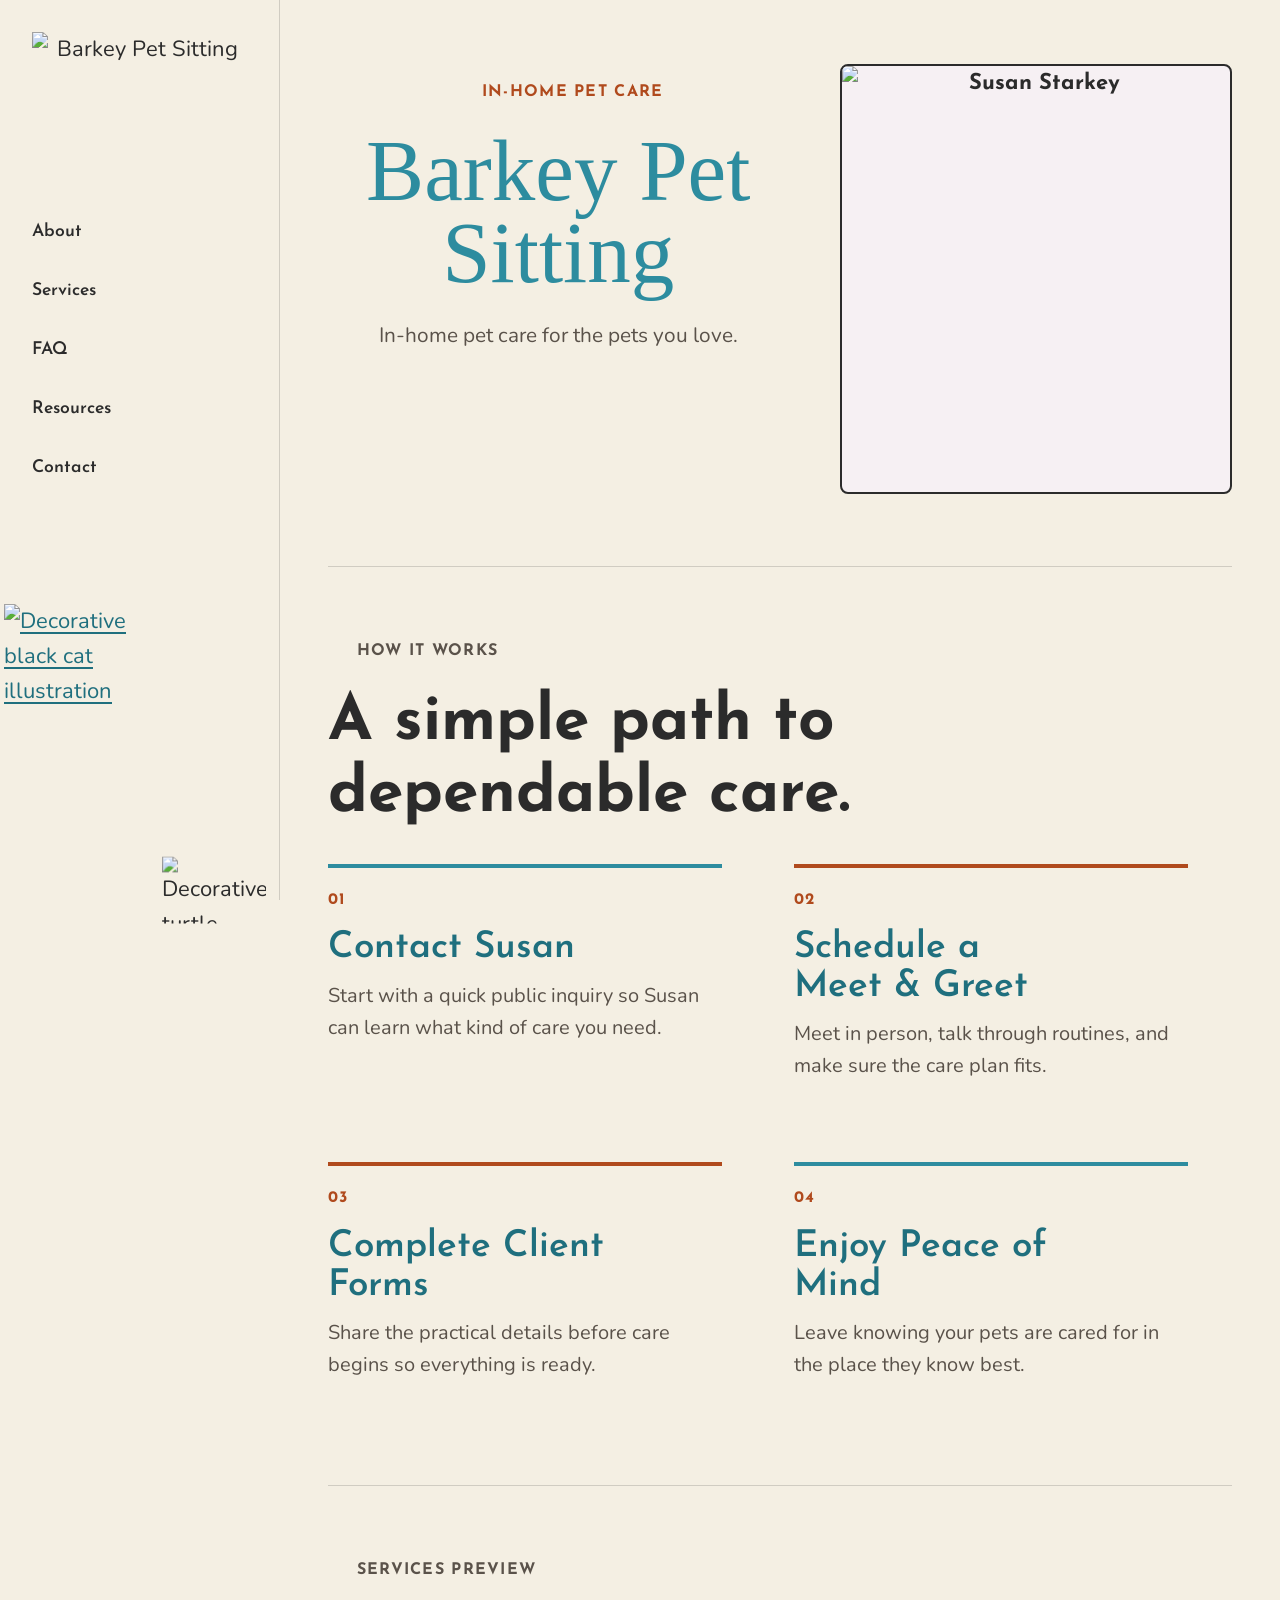
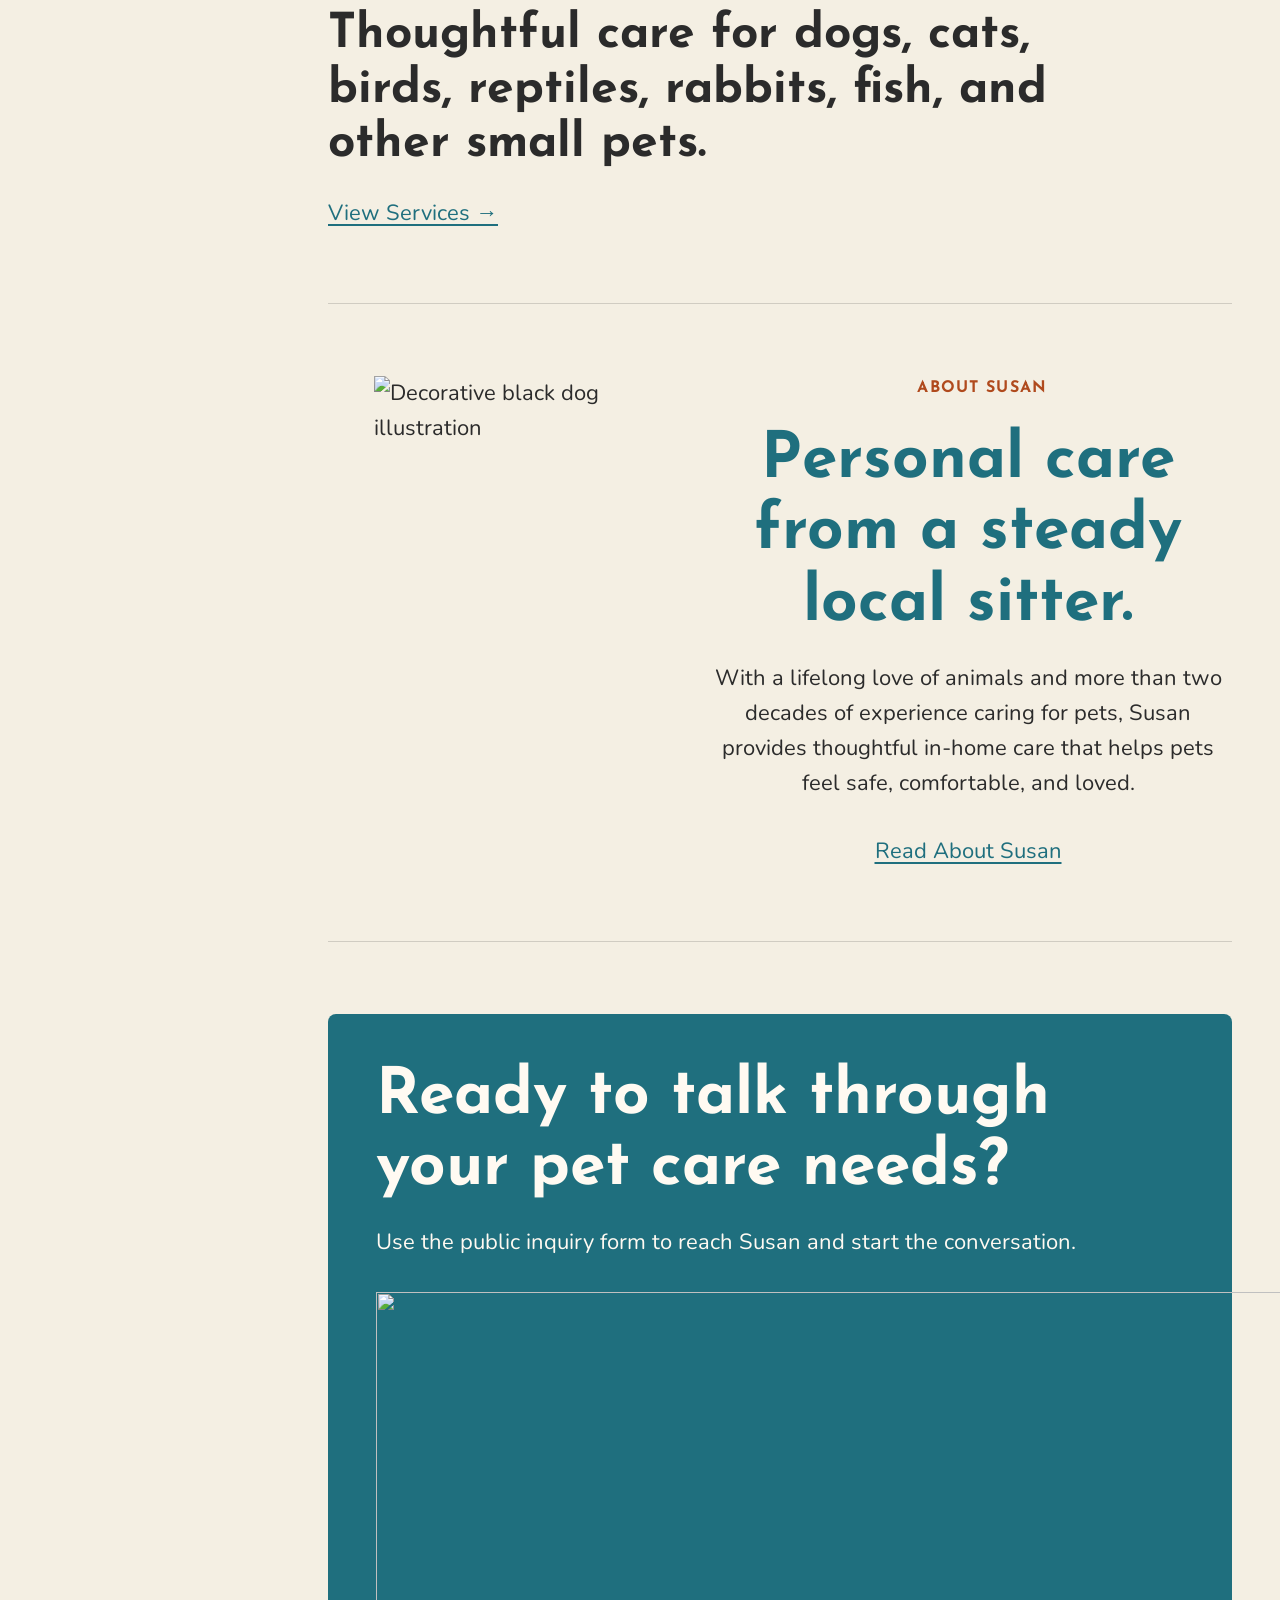
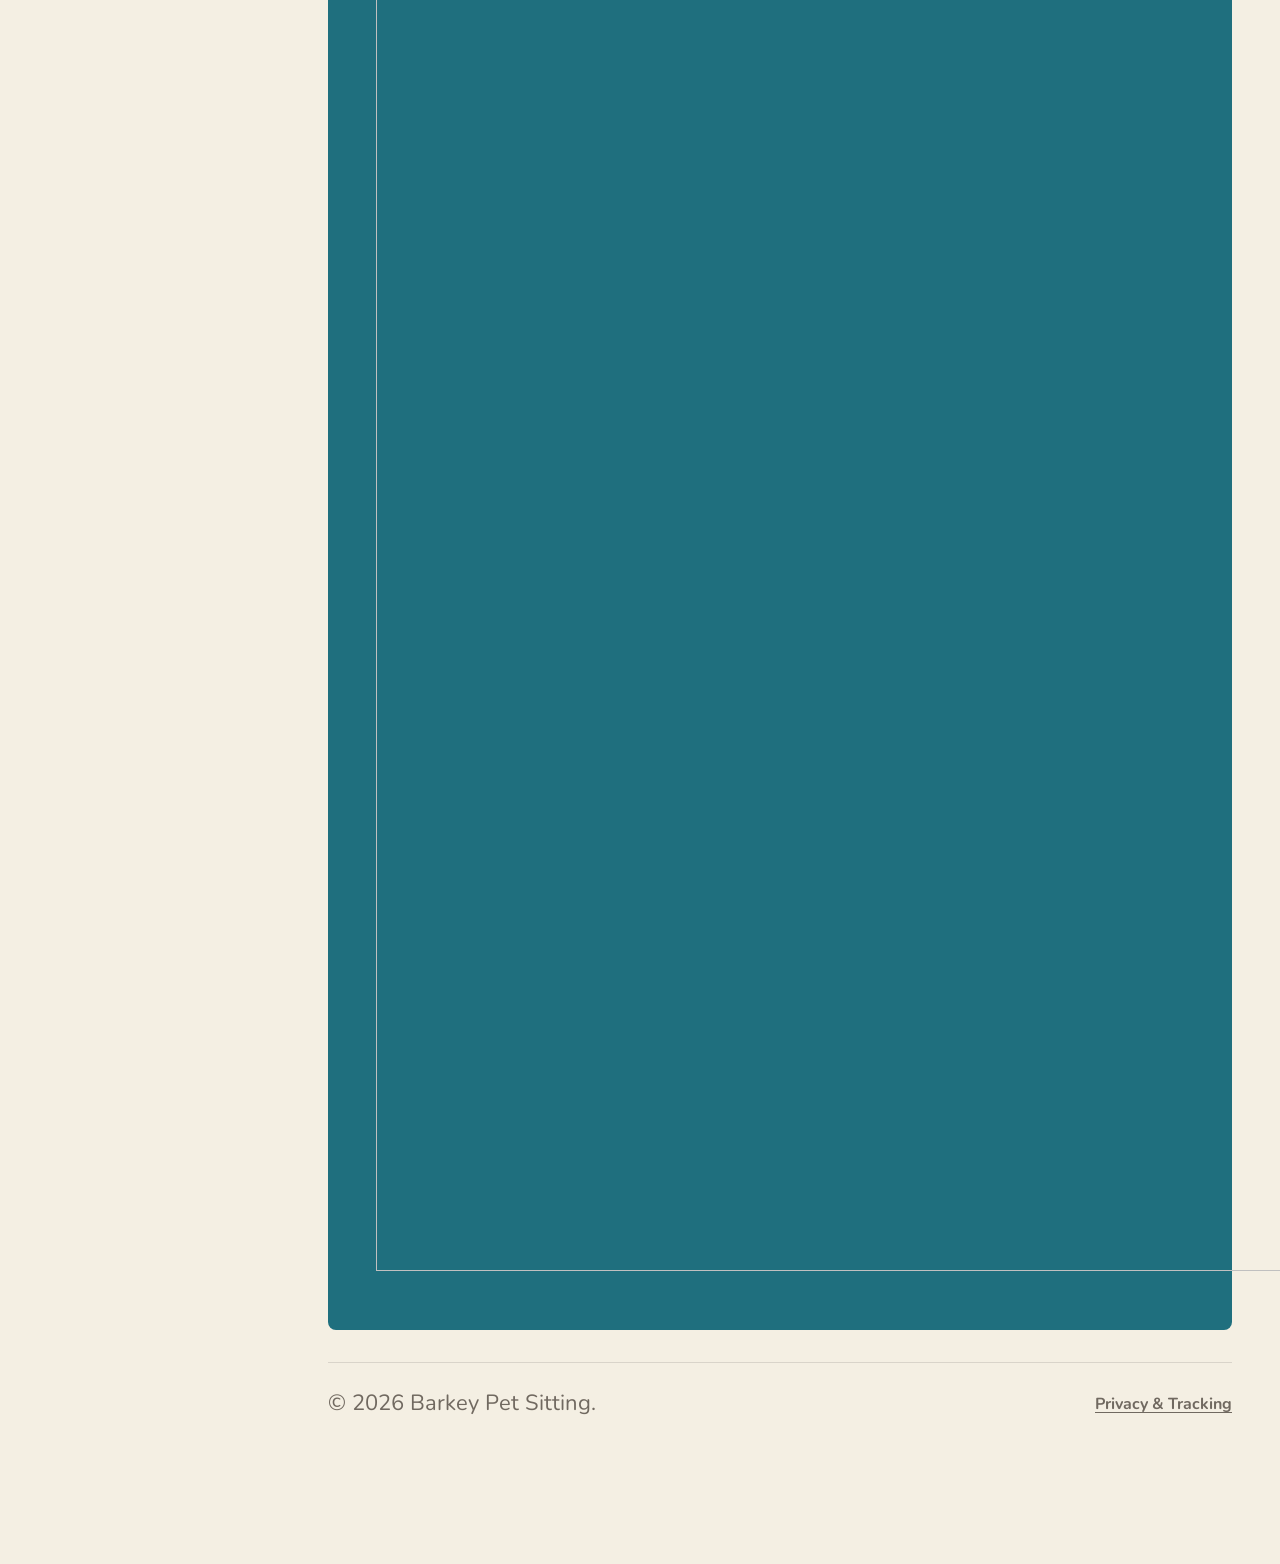
==== commit 601327a3: "feat: add privacy and tracking disclosure page" ====
--- a/index.html
+++ b/index.html
@@ -2,291 +2,157 @@
 <html lang="en">
 
 <head>
-  <meta charset="UTF-8" />
-  <meta name="viewport" content="width=device-width, initial-scale=1.0" />
-  <meta name="description" content="Loving care when you're not there. Friendly, dependable pet sitting and daily habitat care by Susan Starkey." />
-  <title>Starkey Pet Sitting</title>
+  <meta charset="UTF-8">
+  <meta name="viewport" content="width=device-width, initial-scale=1.0">
+  <meta name="color-scheme" content="light">
+  <meta name="description"
+    content="In-home pet care for the pets you love. Barkey Pet Sitting provides thoughtful care by Susan Starkey.">
+  <title>Barkey Pet Sitting</title>
+  <link rel="icon" href="assets/favicon/favicon-dog.svg?v=2" type="image/svg+xml">
+  <link rel="icon" type="image/png" sizes="32x32" href="assets/favicon/favicon-dog-sm.png?v=2">
+  <link rel="apple-touch-icon" href="assets/favicon/favicon-dog-med.png?v=2">
   <link rel="preconnect" href="https://fonts.googleapis.com">
   <link rel="preconnect" href="https://fonts.gstatic.com" crossorigin>
-  <link href="https://fonts.googleapis.com/css2?family=Fraunces:ital,opsz,wght@0,9..144,100..900;1,9..144,100..900&family=Nunito+Sans:ital,opsz,wght@0,6..12,200..1000;1,6..12,200..1000&family=Patrick+Hand&family=Freckle+Face&display=swap" rel="stylesheet">
+  <link
+    href="https://fonts.googleapis.com/css2?family=Fontdiner+Swanky&family=Josefin+Sans:wght@400;500;600;700&family=Nunito:wght@400;600;700;800&family=Pacifico&display=swap"
+    rel="stylesheet">
   <link rel="stylesheet" href="assets/css/styles.css?v=3">
+  <link rel="stylesheet" href="assets/css/shape-components.css">
+  <script async src="https://www.googletagmanager.com/gtag/js?id=G-JCY4SFZZVK"></script>
+  <script>
+    window.dataLayer = window.dataLayer || [];
+    function gtag(){dataLayer.push(arguments);}
+    gtag('js', new Date());
+    gtag('config', 'G-JCY4SFZZVK');
+  </script>
+  <script src="assets/js/analytics.js" defer></script>
   <script src="assets/js/script.js" defer></script>
-  <script src="assets/js/walking-paws.js" defer></script>
 </head>
 
-<body>
-  <header class="site-header">
-    <a class="logo" href="#home" aria-label="Starkey Pet Sitting home">
-      <div class="logo-badge">
-        <svg viewBox="0 0 24 24" fill="currentColor">
-          <path d="M12 14c1.66 0 3-1.34 3-3V5c0-1.66-1.34-3-3-3S9 3.34 9 5v6c0 1.66 1.34 3 3 3zm-5.3-3c0 2.92 2.38 5.3 5.3 5.3s5.3-2.38 5.3-5.3h-1.3c0 2.2-1.8 4-4 4s-4-1.8-4-4H6.7zm5.3 7c-3.31 0-6-2.69-6-6H4.7c0 3.63 2.72 6.63 6.3 6.94V22h2v-3.06c3.58-.31 6.3-3.31 6.3-6.94h-1.3c0 3.31-2.69 6-6 6z"/>
-          <!-- fallback raw paw print outline/path inside a round badge -->
-          <circle cx="12" cy="12" r="10" fill="none" stroke="currentColor" stroke-width="2"/>
-          <path d="M12 14a2.5 2.5 0 1 1 0-5 2.5 2.5 0 0 1 0 5zm-3.5-3a1.5 1.5 0 1 1 0-3 1.5 1.5 0 0 1 0 3zm7 0a1.5 1.5 0 1 1 0-3 1.5 1.5 0 0 1 0 3zm-5-5a1.2 1.2 0 1 1 0-2.4 1.2 1.2 0 0 1 0 2.4zm3 0a1.2 1.2 0 1 1 0-2.4 1.2 1.2 0 0 1 0 2.4z"/>
-        </svg>
-      </div>
-      <div class="logo-text">
-        <span class="brand-name">Starkey</span>
-        <span class="brand-sub">PET SITTING</span>
-      </div>
+<body class="layout-shell">
+  <header class="site-header layout-rail">
+    <a class="logo" href="/" aria-label="Barkey Pet Sitting home">
+      <img class="logo-image" src="assets/images/branding/logo-dog.webp" width="1974" height="1037" alt="Barkey Pet Sitting">
     </a>
 
-    <button class="nav-toggle" aria-label="Open navigation" aria-expanded="false">
+    <button class="nav-toggle" type="button" aria-label="Open navigation" aria-expanded="false">
       <span></span>
       <span></span>
       <span></span>
     </button>
 
     <nav class="site-nav" aria-label="Main navigation">
-      <a href="#home">Home</a>
-      <a href="#services">Services</a>
-      <a href="#about">About</a>
-      <a href="#reviews">Reviews</a>
-      <a href="pages/resources.html">Resources</a>
-      <a href="pages/contact.html" class="nav-contact-link">Contact</a>
-      <a href="pages/contact.html" class="nav-cta">Schedule a Meet & Greet</a>
+      <a href="/about/">About</a>
+      <a href="/services/">Services</a>
+      <a href="/faq/">FAQ</a>
+      <a href="/resources/">Resources</a>
+      <a href="/contact/">Contact</a>
+      <a class="mobile-menu-cat-link" href="/secret-lounge/" aria-label="Open the Secret Animal Lounge">
+        <img class="mobile-menu-cat" src="assets/images/cat-black-laying.svg" width="430" height="287" loading="lazy" decoding="async" alt="">
+      </a>
     </nav>
+
+    <figure class="nav-illustration">
+      <a class="nav-illustration__cat-link" href="/secret-lounge/" aria-label="Open the Secret Animal Lounge">
+        <img class="nav-illustration__cat" src="assets/images/cat-black-sitting.webp" width="601" height="1123" loading="lazy" decoding="async"
+          alt="Decorative black cat illustration">
+      </a>
+      <img class="nav-illustration__turtle" src="assets/images/turtle.webp" width="954" height="616" loading="lazy" decoding="async" alt="Decorative turtle illustration">
+    </figure>
   </header>
 
-  <main>
-    <!-- HERO SECTION -->
-    <section id="home" class="hero">
-      <div class="hero-container">
-        <div class="hero-copy">
-          <h1>Loving care when you're <span class="cursive-accent">not there.</span> <span class="paw-accent">🐾</span></h1>
-          <p class="hero-text">
-            Reliable, trustworthy pet sitting in the comfort of your pet's own home. Peace of mind for you. Happy pets.
+  <main class="layout-main">
+    <section class="framework-hero" aria-labelledby="home-title">
+      <div class="framework-hero__copy">
+        <p class="page-kicker kicker-with-icon kicker-with-icon-gold">In-home pet care</p>
+        <h1 id="home-title">Barkey Pet Sitting</h1>
+        <p class="framework-hero__tagline">In-home pet care for the pets you love.</p>
+      </div>
+      <div class="photo-frame hero-photo-frame">
+        <img src="assets/images/hero/susan-dizzy.webp" width="515" height="564" alt="Susan Starkey" class="hero-photo">
+      </div>
+    </section>
+
+    <section class="layout-section home-how reveal" aria-labelledby="how-title">
+      <div class="section-heading">
+        <p class="page-kicker kicker-with-icon kicker-with-icon-gold">How It Works</p>
+        <h2 id="how-title">A simple path to dependable care.</h2>
+      </div>
+
+      <div class="home-steps-grid">
+        <article class="home-step reveal">
+          <span class="home-step__number">01</span>
+          <h3>Contact Susan</h3>
+          <p>Start with a quick public inquiry so Susan can learn what kind of care you need.</p>
+        </article>
+        <article class="home-step reveal">
+          <span class="home-step__number">02</span>
+          <h3>Schedule a Meet &amp; Greet</h3>
+          <p>Meet in person, talk through routines, and make sure the care plan fits.</p>
+        </article>
+        <article class="home-step reveal">
+          <span class="home-step__number">03</span>
+          <h3>Complete Client Forms</h3>
+          <p>Share the practical details before care begins so everything is ready.</p>
+        </article>
+        <article class="home-step reveal">
+          <span class="home-step__number">04</span>
+          <h3>Enjoy Peace of Mind</h3>
+          <p>Leave knowing your pets are cared for in the place they know best.</p>
+        </article>
+      </div>
+    </section>
+
+    <section class="layout-section home-services-teaser reveal" aria-labelledby="services-preview-title">
+      <div class="section-heading">
+        <p class="page-kicker kicker-with-icon kicker-with-icon-gold">Services Preview</p>
+        <h2 id="services-preview-title">Thoughtful care for dogs, cats, birds, reptiles, rabbits, fish, and other small
+          pets.</h2>
+      </div>
+
+      <div class="section-actions">
+        <a href="/services/" data-analytics-event="cta_click" data-analytics-location="home_services_preview">View Services &rarr;</a>
+      </div>
+    </section>
+
+    <section class="layout-section reveal" aria-labelledby="about-preview-title">
+      <div class="preview-grid">
+        <figure class="about-preview-illustration">
+          <img src="assets/images/dog-bird-sparkles.webp" width="1023" height="1537" alt="Decorative black dog illustration">
+        </figure>
+        <div class="about-preview-copy">
+          <p class="page-kicker kicker-with-icon kicker-with-icon-gold">About Susan</p>
+          <h2 id="about-preview-title">Personal care from a steady local sitter.</h2>
+          <p>
+            With a lifelong love of animals and more than two decades of experience caring for pets, Susan provides
+            thoughtful in-home care that helps pets feel safe, comfortable, and loved.
           </p>
-          <div class="hero-actions">
-            <a href="pages/contact.html" class="button primary">Schedule a Meet & Greet</a>
-          </div>
-        </div>
-
-        <div class="hero-visual">
-          <div class="polaroid-wrapper hero-polaroid">
-            <div class="tape-graphic top-tape"></div>
-            <div class="polaroid-frame">
-              <img src="assets/images/hero_placeholder.png" alt="Happy pets cuddling placeholder" class="polaroid-img">
-              <div class="polaroid-caption">Starkey Pet Sitting</div>
-            </div>
-            <!-- Circle Stamp Badge -->
-            <div class="post-stamp-badge">
-              <svg viewBox="0 0 120 120" class="stamp-svg">
-                <path id="stamp-text-path" d="M 60,60 m -45,0 a 45,45 0 1,1 90,0 a 45,45 0 1,1 -90,0" fill="none"/>
-                <text class="stamp-text">
-                  <textPath href="#stamp-text-path" startOffset="0%">LOCAL CARE • YOU CAN TRUST • </textPath>
-                </text>
-                <path class="stamp-paw" d="M60 67a6 6 0 1 0 0-12 6 6 0 0 0 0 12zm-8.5-7.5a3.5 3.5 0 1 0 0-7 3.5 3.5 0 0 0 0 7zm17 0a3.5 3.5 0 1 0 0-7 3.5 3.5 0 0 0 0 7zm-12-10.5a3 3 0 1 0 0-6 3 3 0 0 0 0 6zm7 0a3 3 0 1 0 0-6 3 3 0 0 0 0 6z" fill="currentColor"/>
-              </svg>
-            </div>
+          <div class="section-actions">
+            <a href="/about/" data-analytics-event="cta_click" data-analytics-location="home_about_preview">Read About Susan</a>
           </div>
         </div>
       </div>
     </section>
 
-    <!-- SERVICES SECTION -->
-    <section id="services" class="services">
-      <div class="section-divider">
-        <span class="divider-line"></span>
-        <h2 class="divider-title">OUR SERVICES 🐾</h2>
-        <span class="divider-line"></span>
-      </div>
-
-      <div class="services-grid">
-        <!-- Daily Care Card -->
-        <article class="service-card card-green">
-          <div class="card-icon-wrapper">
-            <!-- Bowl Icon -->
-            <svg viewBox="0 0 64 64" class="card-icon" fill="currentColor">
-              <path d="M54 38c0-5-3.1-9.3-7.5-11.1L32 15 17.5 26.9C13.1 28.7 10 33 10 38v10a4 4 0 0 0 4 4h36a4 4 0 0 0 4-4V38zM20 28.5L32 18.7l12 9.8V32H20v-3.5zm22 20.5H22v-4h20v4zm6-8H16v-3h32v3z"/>
-              <circle cx="32" cy="41" r="3"/>
-            </svg>
-          </div>
-          <h3>Daily Care</h3>
-          <p>
-            Feeding, fresh water, litter care, medication reminders, habitat checks, and routine support.
-          </p>
-          <div class="card-paw-footer">🐾</div>
-        </article>
-
-        <!-- Pet Sitting Card -->
-        <article class="service-card card-yellow">
-          <div class="card-icon-wrapper">
-            <!-- House Icon -->
-            <svg viewBox="0 0 64 64" class="card-icon" fill="currentColor">
-              <path d="M32 10L10 28h6v26h14V40h4v14h14V28h6L32 10zm12 40H38V36H26v14H20V26.2l12-9.8 12 9.8V50z"/>
-              <path d="M32 24a3 3 0 1 0 0-6 3 3 0 0 0 0 6z"/>
-            </svg>
-          </div>
-          <h3>Pet Sitting</h3>
-          <p>
-            Loving in-home care for pets of all species while you're away for the day, overnight, or on vacation.
-          </p>
-          <div class="card-paw-footer">🐾</div>
-        </article>
-
-        <!-- Companion Care Card -->
-        <article class="service-card card-brown">
-          <div class="card-icon-wrapper">
-            <!-- Heart Icon -->
-            <svg viewBox="0 0 64 64" class="card-icon" fill="currentColor">
-              <path d="M32 52.8L12.9 33.7c-5.1-5.1-5.1-13.3 0-18.4s13.3-5.1 18.4 0L32 16l.7-.7c5.1-5.1 13.3-5.1 18.4 0s5.1 13.3 0 18.4L32 52.8z"/>
-            </svg>
-          </div>
-          <h3>Companion Care</h3>
-          <p>
-            Playtime, enrichment, cuddles, observation, and attention tailored to your pet's personality.
-          </p>
-          <div class="card-paw-footer">🐾</div>
-        </article>
-      </div>
-    </section>
-
-    <!-- BIO SECTION -->
-    <section id="about" class="bio">
-      <div class="bio-container">
-        <div class="bio-visual">
-          <div class="polaroid-wrapper bio-polaroid">
-            <div class="tape-graphic top-tape-skew"></div>
-            <div class="polaroid-frame">
-              <img src="assets/images/bio_placeholder.png" alt="Susan Starkey placeholder" class="polaroid-img">
-              <div class="polaroid-caption">Small Client List • Big Heart</div>
-            </div>
-            <!-- Circular Overlapping Badge -->
-            <div class="heart-badge">
-              <div class="heart-badge-inner">
-                <span class="badge-title">SMALL CLIENT LIST</span>
-                <span class="badge-heart">♥</span>
-                <span class="badge-sub">BIG HEART</span>
-              </div>
-            </div>
-          </div>
-        </div>
-
-        <div class="bio-copy">
-          <h2>Hi, I'm Susan Starkey!</h2>
-          <p>
-            Animals have always had my heart. I started Starkey Pet Sitting to provide the kind of care I'd want for my own pets—reliable, loving, and personal.
-          </p>
-          <div class="bio-footer">
-            <span class="signature-text">I can't wait to meet you! 🐾</span>
-            
-            <!-- Parrot & Tortoise Line Art Sketch -->
-            <div class="sketch-illustration">
-              <svg viewBox="0 0 200 120" fill="none" stroke="currentColor" stroke-width="1.8" stroke-linecap="round" stroke-linejoin="round" class="sketch-svg">
-                <!-- Parrot Outline -->
-                <path d="M45,25 C47,16 57,14 62,22 C67,30 63,48 57,60 C54,67 47,80 47,85" />
-                <path d="M62,22 C65,22 68,18 66,15 C64,12 60,13 57,16 M47,35 C52,38 56,45 54,55 C52,65 47,75 44,80" />
-                <path d="M47,85 L44,95 L49,92 L53,95 L50,85" fill="none" />
-                <circle cx="53" cy="22" r="1" fill="currentColor" />
-                
-                <!-- Tortoise Outline -->
-                <path d="M98,82 C94,82 86,77 86,68 C86,50 112,45 130,58 C139,64 148,64 152,67 C156,69 159,72 161,75 C163,77 161,82 152,82" />
-                <!-- Shell Pattern/Lines -->
-                <path d="M90,68 C94,55 112,50 130,58 C135,60 138,64 140,67" />
-                <path d="M108,52 L108,68" />
-                <path d="M122,55 L118,68" />
-                <!-- Legs & Tail -->
-                <path d="M98,82 C98,88 104,88 104,82" />
-                <path d="M134,82 C134,88 140,88 140,82" />
-                <path d="M86,72 C83,72 82,75 81,74" />
-                <!-- Eye -->
-                <circle cx="155" cy="71" r="0.8" fill="currentColor" />
-              </svg>
-            </div>
-          </div>
+    <section class="framework-footer reveal" aria-labelledby="final-cta-title">
+      <div class="framework-footer__panel">
+        <h2 id="final-cta-title">Ready to talk through your pet care needs?</h2>
+        <p>Use the public inquiry form to reach Susan and start the conversation.</p>
+        <div class="section-actions">
+          <a class="contact-badge" href="/contact/" aria-label="Contact Susan" data-analytics-event="cta_click"
+            data-analytics-button-text="Contact Susan" data-analytics-location="home_final_cta">
+            <img src="assets/images/branding/cta-contact.webp" data-default-src="assets/images/branding/cta-contact.webp"
+              data-hover-src="assets/images/branding/cta-contact-hover.webp" width="2648" height="1579" class="contact-badge__image"
+              alt="">
+          </a>
         </div>
       </div>
-    </section>
-
-    <!-- CORE VALUES SECTION -->
-    <section class="values-banner">
-      <div class="values-container">
-        <!-- Value 1 -->
-        <div class="value-item">
-          <div class="value-icon">
-            <svg viewBox="0 0 24 24" fill="currentColor">
-              <path d="M12 1L3 5v6c0 5.55 3.84 10.74 9 12 5.16-1.26 9-6.45 9-12V5l-9-4zm-2 15l-4-4 1.41-1.41L10 13.17l5.59-5.59L17 9l-7 7z"/>
-            </svg>
-          </div>
-          <h3>Trusted & Insured</h3>
-          <p>Your pets and home are in safe, responsible hands.</p>
-        </div>
-
-        <!-- Value 2 -->
-        <div class="value-item">
-          <div class="value-icon">
-            <svg viewBox="0 0 24 24" fill="currentColor">
-              <path d="M12 21.35l-1.45-1.32C5.4 15.36 2 12.28 2 8.5 2 5.42 4.42 3 7.5 3c1.74 0 3.41.81 4.5 2.09C13.09 3.81 14.76 3 16.5 3 19.58 3 22 5.42 22 8.5c0 3.78-3.4 6.86-8.55 11.54L12 21.35z"/>
-            </svg>
-          </div>
-          <h3>Local & Dependable</h3>
-          <p>Proudly serving our community with care.</p>
-        </div>
-
-        <!-- Value 3 -->
-        <div class="value-item">
-          <div class="value-icon">
-            <svg viewBox="0 0 24 24" fill="currentColor">
-              <path d="M12.65 10C11.83 7.67 9.61 6 7 6c-3.31 0-6 2.69-6 6s2.69 6 6 6c2.61 0 4.83-1.67 5.65-4H17v4h4v-4h2v-4H12.65zM7 14c-1.1 0-2-.9-2-2s.9-2 2-2 2 .9 2 2-.9 2-2 2z"/>
-            </svg>
-          </div>
-          <h3>Respectful & Reliable</h3>
-          <p>We follow your routine and treat your home with respect.</p>
-        </div>
-
-        <!-- Value 4 -->
-        <div class="value-item">
-          <div class="value-icon">
-            <svg viewBox="0 0 24 24" fill="currentColor">
-              <circle cx="12" cy="12" r="3.2"/>
-              <path d="M9 2L7.17 4H4c-1.1 0-2 .9-2 2v12c0 1.1.9 2 2 2h16c1.1 0 2-.9 2-2V6c0-1.1-.9-2-2-2h-3.17L15 2H9zm3 15c-2.76 0-5-2.24-5-5s2.24-5 5-5 5 2.24 5 5-2.24 5-5 5z"/>
-            </svg>
-          </div>
-          <h3>Updates You'll Love</h3>
-          <p>Photo updates and messages so you can relax and enjoy your time away.</p>
-        </div>
-      </div>
-    </section>
-
-    <!-- REVIEWS SECTION -->
-    <section id="reviews" class="reviews">
-      <div class="reviews-container">
-        <div class="testimonial-card">
-          <div class="quote-icon">“</div>
-          <blockquote>
-            Starkey is incredible with our two cats. We came home to happy, relaxed pets and a spotless home. We trust her completely!
-          </blockquote>
-          <cite>— Megan R.</cite>
-        </div>
+      <div class="copyright-bar">
+        <p>&copy; <span id="year"></span> Barkey Pet Sitting.</p>
+        <a href="/privacy/">Privacy &amp; Tracking</a>
       </div>
     </section>
   </main>
-
-  <!-- FOOTER BANNER -->
-  <footer class="footer-banner">
-    <div class="footer-banner-container">
-      <div class="footer-stamp">
-        <svg viewBox="0 0 120 120" class="stamp-svg">
-          <path id="footer-stamp-text-path" d="M 60,60 m -45,0 a 45,45 0 1,1 90,0 a 45,45 0 1,1 -90,0" fill="none"/>
-          <text class="stamp-text">
-            <textPath href="#footer-stamp-text-path" startOffset="0%">LOCAL CARE • YOU CAN TRUST • </textPath>
-          </text>
-          <path class="stamp-paw" d="M60 67a6 6 0 1 0 0-12 6 6 0 0 0 0 12zm-8.5-7.5a3.5 3.5 0 1 0 0-7 3.5 3.5 0 0 0 0 7zm17 0a3.5 3.5 0 1 0 0-7 3.5 3.5 0 0 0 0 7zm-12-10.5a3 3 0 1 0 0-6 3 3 0 0 0 0 6zm7 0a3 3 0 1 0 0-6 3 3 0 0 0 0 6z" fill="currentColor"/>
-        </svg>
-      </div>
-      
-      <div class="footer-banner-copy">
-        <h2>Let's give your pet the care they deserve.</h2>
-        <a href="pages/contact.html" class="button primary">Schedule a Meet & Greet</a>
-      </div>
-    </div>
-
-    <!-- COPYRIGHT BAR -->
-    <div class="copyright-bar">
-      <p>© <span id="year"></span> Starkey Pet Sitting. Made with love, paw prints, feathers, fins, and scales.</p>
-    </div>
-  </footer>
 </body>
 
-</html>+</html>
--- a/assets/css/styles.css
+++ b/assets/css/styles.css
@@ -1,22 +1,140 @@
-/* === Starkey Pet Sitting - Retro Redesign Theme Styles === */
-
-/* Imports */
-@import url('https://fonts.googleapis.com/css2?family=Fraunces:ital,opsz,wght@0,9..144,100..900;1,9..144,100..900&family=Nunito+Sans:ital,opsz,wght@0,6..12,200..1000;1,6..12,200..1000&family=Patrick+Hand&family=Freckle+Face&display=swap');
+/* === Barkey Pet Sitting - Design System Foundation === */
 
 /* CSS Variables */
 :root {
+  color-scheme: only light;
+
+  /* Theme: Retro Postcard */
   --cream: #FAF6EE;
   --paper: #FFFAF2;
-  --olive: #4A5D35;
+  --olive: #4A6B50;
   --olive-light: #F0F4EC;
-  --mustard: #E0B64A;
-  --mustard-hover: #D0A535;
-  --brown: #7E523A; /* More brown tone, less reddish/orange */
+  --mustard: #C96F32;
+  --mustard-hover: #A95725;
+  --brown: #5B3528;
   --ink: #3A342D;
   --ink-light: #5A524A;
   --border: #D8CEBE;
   --shadow: rgba(58, 52, 45, 0.1);
   --shadow-dark: rgba(58, 52, 45, 0.2);
+  --header-start: #4F6E56;
+  --header-end: #344F3B;
+  --header-border: rgba(255, 250, 242, 0.12);
+  --paper-solid: #FFFFFF;
+  --accent-soft: #FFF0E5;
+  --accent-muted: rgba(201, 111, 50, 0.24);
+  --blue: #6F9CAF;
+  --blue-light: #E7F0F3;
+  --badge-bg: #A95725;
+  --light-border: rgba(255, 250, 242, 0.16);
+  --light-border-strong: rgba(255, 255, 255, 0.32);
+  --ink-border-soft: rgba(58, 52, 45, 0.1);
+  --ink-border-medium: rgba(58, 52, 45, 0.15);
+  --paper-border-soft: rgba(216, 206, 190, 0.4);
+  --focus-ring: rgba(201, 111, 50, 0.18);
+  --tape-bg: rgba(201, 111, 50, 0.24);
+  --header-shadow: 0 4px 12px rgba(0, 0, 0, 0.12);
+  --cta-shadow: 0 4px 8px rgba(0, 0, 0, 0.15);
+  --polaroid-shadow: 0 12px 28px rgba(58, 52, 45, 0.12), 0 4px 10px rgba(58, 52, 45, 0.06);
+  --badge-shadow: 0 6px 16px rgba(115, 63, 49, 0.35);
+  --mobile-nav-shadow: 0 10px 15px rgba(0, 0, 0, 0.15);
+  --container-max: 2300px;
+  --container-readable: 1600px;
+  --page-width: min(100% - 80px, var(--container-max));
+  --readable-width: min(100% - 80px, var(--container-readable));
+
+  /* Typography */
+  --font-display: "Fontdiner Swanky", cursive;
+  --font-accent: "Pacifico", cursive;
+  --font-heading: "Josefin Sans", sans-serif;
+  --font-body: "Nunito", sans-serif;
+
+  /* Breakpoint tokens. CSS custom properties are documented here, with literal media queries below. */
+  --breakpoint-mobile: 767px;
+  --breakpoint-tablet: 1023px;
+  --breakpoint-desktop: 1024px;
+
+  /* Spacing and layout */
+  --space-2xs: 0.25rem;
+  --space-xs: 0.5rem;
+  --space-sm: 0.75rem;
+  --space-md: 1rem;
+  --space-lg: 1.5rem;
+  --space-xl: 2rem;
+  --space-2xl: 3rem;
+  --space-3xl: 4.5rem;
+  --space-hero-block: clamp(4.75rem, 6vw, 9rem);
+  --space-hero-gap: clamp(3rem, 4vw, 7rem);
+  --page-gutter: 40px;
+  --page-width: min(100% - (var(--page-gutter) * 2), var(--container-max));
+  --readable-width: min(100% - (var(--page-gutter) * 2), var(--container-readable));
+
+  /* Type scale. Clamp is reserved for hero typography and major spacing. */
+  --font-hero: clamp(5rem, 6.8vw, 12rem);
+  --font-section-title: 4rem;
+  --font-card-title: 2rem;
+  --font-body-size: 1.375rem;
+  --font-small: 1rem;
+  --font-button: 1.25rem;
+  --font-nav: 1.25rem;
+  --font-card-body: 1.25rem;
+  --font-feature-title: 1.5rem;
+  --font-feature-body: 1.2rem;
+  --font-footer: 1rem;
+
+  /* Brand color system */
+  --color-cream: #F4EFE3;
+  --color-charcoal: #2B2B2B;
+  --color-atomic-teal: #2D8C9F;
+  --color-burnt-orange: #D86A2E;
+  --color-mustard-gold: #C9A227;
+  --color-soft-pink: #D8B9C7;
+  --color-olive: #AEB53B;
+  --color-white: #FFFFFF;
+  --teal-text: #1F6F7E;
+  --orange-text: #B04A1D;
+  --gold-text: #8A5F00;
+  --teal-decorative: #2D8C9F;
+  --orange-decorative: #E56A2E;
+  --gold-decorative: #E2B544;
+
+  /* Current-site semantic aliases */
+  --cream: var(--color-cream);
+  --paper: var(--color-white);
+  --paper-solid: var(--color-white);
+  --olive: var(--color-atomic-teal);
+  --olive-light: color-mix(in srgb, var(--color-atomic-teal) 12%, var(--color-white));
+  --mustard: var(--color-mustard-gold);
+  --mustard-hover: var(--color-burnt-orange);
+  --brown: var(--color-burnt-orange);
+  --ink: var(--color-charcoal);
+  --border: color-mix(in srgb, var(--color-charcoal) 18%, var(--color-cream));
+  --shadow: rgba(43, 43, 43, 0.1);
+  --shadow-dark: rgba(43, 43, 43, 0.22);
+  --header-start: var(--color-atomic-teal);
+  --header-end: color-mix(in srgb, var(--color-atomic-teal) 78%, var(--color-charcoal));
+  --header-border: rgba(244, 239, 227, 0.16);
+  --accent-soft: color-mix(in srgb, var(--color-soft-pink) 45%, var(--color-white));
+  --accent-muted: rgba(216, 106, 46, 0.24);
+  --blue: var(--color-soft-pink);
+  --blue-light: color-mix(in srgb, var(--color-soft-pink) 35%, var(--color-white));
+  --badge-bg: var(--color-burnt-orange);
+  --link-color: var(--teal-text);
+  --link-hover: var(--orange-text);
+  --focus-color: var(--color-burnt-orange);
+  --light-border: rgba(244, 239, 227, 0.18);
+  --light-border-strong: rgba(255, 255, 255, 0.36);
+  --ink-border-soft: rgba(43, 43, 43, 0.1);
+  --ink-border-medium: rgba(43, 43, 43, 0.18);
+  --paper-border-soft: rgba(43, 43, 43, 0.1);
+  --focus-ring: rgba(216, 106, 46, 0.22);
+  --tape-bg: rgba(216, 185, 199, 0.46);
+  --header-shadow: 0 4px 12px rgba(43, 43, 43, 0.14);
+  --cta-shadow: 0 4px 10px rgba(43, 43, 43, 0.18);
+  --polaroid-shadow: 0 12px 28px rgba(43, 43, 43, 0.12),
+    0 4px 10px rgba(43, 43, 43, 0.06);
+  --badge-shadow: 0 6px 16px rgba(216, 106, 46, 0.34);
+  --mobile-nav-shadow: 0 10px 15px rgba(43, 43, 43, 0.18);
 }
 
 /* Global Reset */
@@ -27,86 +145,303 @@
 }
 
 html {
+  color-scheme: only light;
   scroll-behavior: smooth;
+  overflow-x: hidden;
+  color: var(--ink);
+  background-color: var(--cream);
 }
 
 body {
-  font-family: "Nunito Sans", system-ui, -apple-system, sans-serif;
+  font-family: var(--font-body);
   color: var(--ink);
   background-color: var(--cream);
   line-height: 1.6;
+  font-size: var(--font-body-size);
+  overflow-x: hidden;
+}
+
+button,
+input,
+textarea,
+select {
+  color-scheme: light;
+  color: var(--ink);
+  background-color: var(--paper);
+  border-color: var(--border);
+}
+
+button {
+  font: inherit;
+}
+
+p {
+  font-size: var(--font-body-size);
 }
 
 /* Typography */
-h1, h2, h3, h4 {
-  font-family: "Fraunces", Georgia, serif;
-  color: var(--olive);
-  line-height: 1.2;
+h1,
+h2,
+h3,
+h4 {
+  font-family: var(--font-heading);
+  color: var(--teal-text);
+  line-height: 1.12;
+  letter-spacing: 0;
 }
 
 h1 {
-  font-size: clamp(2.5rem, 5vw, 4.5rem);
+  font-size: var(--font-section-title);
   font-weight: 800;
   margin-bottom: 1.5rem;
 }
 
 h2 {
-  font-size: clamp(2rem, 4vw, 3rem);
+  font-size: var(--font-section-title);
   font-weight: 700;
   margin-bottom: 1.25rem;
 }
 
 h3 {
-  font-size: 1.8rem;
+  font-size: 2.375rem;
   font-weight: 600;
 }
 
 a {
-  color: inherit;
-  text-decoration: none;
-}
-
-/* Custom Text Accents */
-.cursive-accent {
-  font-family: "Patrick Hand", cursive;
-  font-size: 1.15em;
-  color: var(--brown);
-  display: inline-block;
-  transform: rotate(-1deg);
+  color: var(--link-color);
+  text-decoration-color: currentColor;
+  text-decoration-line: underline;
+  text-decoration-thickness: 0.09em;
+  text-underline-offset: 0.18em;
+  -webkit-tap-highlight-color: transparent;
+  transition: color 0.2s ease, text-decoration-color 0.2s ease, box-shadow 0.2s ease;
+}
+
+a:hover {
+  color: var(--link-hover);
+  text-decoration-thickness: 0.12em;
+}
+
+a:focus-visible,
+button:focus-visible,
+summary:focus-visible,
+input:focus-visible,
+textarea:focus-visible,
+select:focus-visible {
+  outline: 3px solid var(--focus-color);
+  outline-offset: 4px;
+}
+
+img {
+  -webkit-tap-highlight-color: transparent;
+}
+
+.logo:focus:not(:focus-visible),
+.mobile-menu-cat-link:focus:not(:focus-visible),
+.nav-illustration__cat-link:focus:not(:focus-visible),
+.contact-badge:focus:not(:focus-visible) {
+  outline: none;
+}
+
+.logo:focus-visible,
+.mobile-menu-cat-link:focus-visible,
+.nav-illustration__cat-link:focus-visible {
+  border-radius: 8px;
+  outline: 3px solid var(--focus-color);
+  outline-offset: 6px;
+}
+
+@supports selector(a:has(img)) {
+  a:has(img):focus:not(:focus-visible) {
+    outline: none;
+  }
+
+  a:has(img):focus-visible {
+    border-radius: 8px;
+    outline: 3px solid var(--focus-color);
+    outline-offset: 6px;
+  }
+}
+
+.reveal {
+  opacity: 1;
+  transform: none;
+}
+
+.reveal-enabled .reveal {
+  opacity: 0;
+  transform: translateY(16px);
+  transition: opacity 650ms ease, transform 650ms ease;
+}
+
+.reveal-enabled .reveal.is-visible {
+  opacity: 1;
+  transform: translateY(0);
+}
+
+@media (prefers-reduced-motion: reduce) {
+  .reveal-enabled .reveal,
+  .reveal-enabled .reveal.is-visible {
+    opacity: 1;
+    transform: none;
+    transition: none;
+  }
+}
+
+@media (max-width: 768px) {
+  .reveal,
+  .reveal-enabled .reveal {
+    opacity: 1;
+    transform: none;
+    visibility: visible;
+    pointer-events: auto;
+  }
+}
+
+/* Typography Utilities */
+.font-display {
+  font-family: var(--font-display);
+}
+
+.font-accent {
+  font-family: var(--font-accent);
+}
+
+.font-heading {
+  font-family: var(--font-heading);
+}
+
+.font-body {
+  font-family: var(--font-body);
+}
+
+.text-display {
+  font-family: var(--font-display);
+  font-size: 3rem;
+  font-weight: 400;
+  line-height: 1.05;
+}
+
+.text-heading-xl {
+  font-family: var(--font-heading);
+  font-size: var(--font-section-title);
   font-weight: 700;
-}
-
-.paw-accent {
-  color: var(--brown);
-  font-size: 0.9em;
+  line-height: 1.08;
+}
+
+.text-heading-lg {
+  font-family: var(--font-heading);
+  font-size: var(--font-card-title);
+  font-weight: 700;
+  line-height: 1.12;
+}
+
+.text-body {
+  font-family: var(--font-body);
+  font-size: var(--font-body-size);
+  line-height: 1.6;
+}
+
+.text-small {
+  font-size: var(--font-small);
+  line-height: 1.5;
+}
+
+.text-hero-fluid {
+  font-family: var(--font-heading);
+  font-size: var(--font-hero);
+  font-weight: 700;
+  line-height: 0.95;
+}
+
+/* Color Utilities */
+.bg-cream {
+  background-color: var(--color-cream);
+}
+
+.bg-charcoal {
+  background-color: var(--color-charcoal);
+}
+
+.bg-atomic-teal {
+  background-color: var(--color-atomic-teal);
+}
+
+.bg-burnt-orange {
+  background-color: var(--color-burnt-orange);
+}
+
+.bg-mustard-gold {
+  background-color: var(--color-mustard-gold);
+}
+
+.bg-soft-pink {
+  background-color: var(--color-soft-pink);
+}
+
+.bg-olive {
+  background-color: var(--color-olive);
+}
+
+.text-cream {
+  color: var(--color-cream);
+}
+
+.text-charcoal {
+  color: var(--color-charcoal);
+}
+
+.text-atomic-teal {
+  color: var(--teal-text);
+}
+
+.text-burnt-orange {
+  color: var(--orange-text);
+}
+
+.text-mustard-gold {
+  color: var(--gold-text);
+}
+
+.text-soft-pink {
+  color: var(--color-soft-pink);
+}
+
+.text-olive {
+  color: var(--teal-text);
 }
 
 /* Primary CTA Buttons */
-.button {
+.cta-button,
+.button.primary {
   display: inline-flex;
   align-items: center;
   justify-content: center;
-  padding: 0.85rem 1.75rem;
-  font-size: 1.05rem; /* Unified CTA font size */
+  text-align: center;
+  white-space: normal;
+  padding: 0.95rem 2rem;
+  font-size: var(--font-button);
   font-weight: 700;
+  line-height: 1.2;
   border-radius: 9999px;
-  transition: all 0.2s ease-in-out;
+  transition: background-color 0.2s ease, color 0.2s ease, transform 0.2s ease, box-shadow 0.2s ease;
   cursor: pointer;
-}
-
-.button.primary {
-  background-color: var(--mustard);
+  background-color: var(--color-olive);
   color: var(--ink);
+  text-decoration: none;
   box-shadow: 0 4px 10px var(--shadow);
-  border: 1px solid rgba(58, 52, 45, 0.15);
-}
-
+  border: 1px solid var(--ink-border-medium);
+}
+
+.cta-button:hover,
 .button.primary:hover {
   background-color: var(--mustard-hover);
+  color: var(--paper);
   transform: translateY(-2px);
   box-shadow: 0 6px 14px var(--shadow-dark);
 }
 
+.cta-button:active,
 .button.primary:active {
   transform: translateY(0);
 }
@@ -119,70 +454,43 @@
   display: flex;
   align-items: center;
   justify-content: space-between;
-  padding: 1rem clamp(1rem, 5vw, 5rem);
-  background: linear-gradient(180deg, #556B3D, #40512C);
-  box-shadow: 0 4px 12px rgba(0, 0, 0, 0.12);
-  border-bottom: 1px solid rgba(255, 250, 242, 0.1);
+  min-height: 116px;
+  padding: 1.5rem max(40px, calc((100% - var(--container-max)) / 2 + 40px));
+  background: linear-gradient(180deg, var(--header-start), var(--header-end));
+  box-shadow: var(--header-shadow);
+  border-bottom: 1px solid var(--header-border);
 }
 
 .logo {
-  display: flex;
+  display: inline-flex;
   align-items: center;
-  gap: 0.75rem;
-  color: var(--paper);
-}
-
-.logo-badge {
-  width: 2.75rem;
-  height: 2.75rem;
-  background-color: var(--paper);
-  color: var(--olive);
-  border-radius: 50%;
-  display: grid;
-  place-items: center;
-  padding: 0.5rem;
-  box-shadow: inset 0 2px 4px rgba(0, 0, 0, 0.1);
-}
-
-.logo-badge svg {
-  width: 100%;
-  height: 100%;
-}
-
-.logo-text {
-  display: flex;
-  flex-direction: column;
-}
-
-.brand-name {
-  font-family: "Freckle Face", display;
-  font-size: 1.8rem; /* Sized slightly larger for Freckle Face display style */
-  font-weight: 400;  /* Freckle Face uses normal weight */
-  letter-spacing: 0.02em;
-  line-height: 1.1;
-}
-
-.brand-sub {
-  font-size: 0.65rem;
-  font-weight: 700;
-  letter-spacing: 0.2em;
-  opacity: 0.9;
-  margin-top: 0.15rem;
-  text-transform: uppercase;
+  justify-content: center;
+  flex-shrink: 0;
+  text-decoration: none;
+  text-align: center;
+}
+
+.logo-image {
+  display: block;
+  width: clamp(160px, 20vw, 240px);
+  height: auto;
+  max-height: 128px;
 }
 
 .site-nav {
   display: flex;
   align-items: center;
-  gap: 1.5rem;
+  gap: 2.5rem;
 }
 
 .site-nav a {
   color: var(--paper);
   font-weight: 600;
-  font-size: 1.05rem;
+  font-size: var(--font-nav);
+  line-height: 1.25;
   transition: opacity 0.2s ease;
   padding: 0.5rem 0.25rem;
+  text-decoration: none;
 }
 
 .site-nav a:hover {
@@ -193,25 +501,56 @@
   border-bottom: 2px solid var(--mustard);
 }
 
-.site-nav .nav-cta {
-  background-color: var(--mustard);
-  color: var(--ink);
-  padding: 0.65rem 1.35rem;
-  border-radius: 9999px;
-  box-shadow: 0 4px 8px rgba(0, 0, 0, 0.15);
-  font-weight: 700;
-  font-size: 1.05rem; /* Unified CTA font size */
-}
-
-.site-nav .nav-cta:hover {
-  background-color: var(--mustard-hover);
+.site-nav .nav-cta,
+.site-nav .cta-button {
+  min-height: 62px;
+  padding: 0 2rem;
+  font-size: var(--font-nav);
+  line-height: 1;
+}
+
+.site-nav .nav-cta:hover,
+.site-nav .cta-button:hover {
   opacity: 1;
+}
+
+.mobile-menu-cat {
+  display: none;
+  pointer-events: none;
+  user-select: none;
+}
+
+.mobile-menu-cat-link {
+  display: none;
+}
+
+.text-pretty {
+  text-wrap: pretty;
+}
+
+:where(.page-intro,
+  .framework-hero__tagline,
+  .section-heading p,
+  .preview-grid p,
+  .home-step p,
+  .framework-footer__panel p,
+  .contact-form-card p,
+  .agreement-summary,
+  .agreement-cta p,
+  .rates-note,
+  .pricing-card p,
+  .rate-callouts p,
+  .about-story-section p,
+  .services-menu-item p,
+  .faq-editorial-item p) {
+  text-wrap: pretty;
 }
 
 .nav-toggle {
   display: none;
   background: transparent;
   border: 0;
+  color: var(--ink);
   cursor: pointer;
 }
 
@@ -225,131 +564,6 @@
   transition: all 0.2s ease;
 }
 
-/* Hero Section */
-.hero {
-  padding: 5rem clamp(1rem, 5vw, 5rem) 4rem;
-  overflow: hidden;
-}
-
-.hero-container {
-  max-width: 1200px;
-  margin: 0 auto;
-  display: grid;
-  grid-template-columns: 1.1fr 0.9fr;
-  align-items: center;
-  gap: 4rem;
-}
-
-.hero-copy {
-  max-width: 620px;
-}
-
-.hero-text {
-  font-size: 1.25rem;
-  color: var(--ink-light);
-  margin-bottom: 2.25rem;
-  font-weight: 400;
-}
-
-/* Polaroid & Visual Styling */
-.hero-visual {
-  display: flex;
-  justify-content: center;
-  position: relative;
-}
-
-.polaroid-wrapper {
-  position: relative;
-  display: inline-block;
-  z-index: 10;
-}
-
-.polaroid-frame {
-  background-color: var(--paper);
-  padding: 1.25rem 1.25rem 2.5rem;
-  border-radius: 4px;
-  box-shadow: 0 12px 28px rgba(58, 52, 45, 0.12), 0 4px 10px rgba(58, 52, 45, 0.06);
-  border: 1px solid rgba(216, 206, 190, 0.4);
-  max-width: 380px;
-  transform: rotate(2.5deg);
-  transition: transform 0.3s ease;
-}
-
-.polaroid-frame:hover {
-  transform: rotate(1deg) scale(1.02);
-}
-
-.polaroid-img {
-  width: 100%;
-  aspect-ratio: 1 / 1;
-  object-fit: cover;
-  border-radius: 2px;
-  border: 1px solid rgba(58, 52, 45, 0.08);
-}
-
-.polaroid-caption {
-  font-family: "Patrick Hand", cursive;
-  font-size: 1.65rem;
-  text-align: center;
-  margin-top: 1.25rem;
-  color: var(--ink-light);
-  font-weight: 700;
-}
-
-/* Scotch Tape Graphic Overlay */
-.tape-graphic {
-  position: absolute;
-  width: 120px;
-  height: 32px;
-  background-color: rgba(224, 182, 74, 0.25);
-  box-shadow: inset 0 0 4px rgba(255, 255, 255, 0.4);
-  backdrop-filter: blur(1px);
-  z-index: 20;
-}
-
-.top-tape {
-  top: -12px;
-  left: 50%;
-  transform: translateX(-50%) rotate(-3deg);
-  border-left: 2px dashed rgba(58, 52, 45, 0.1);
-  border-right: 2px dashed rgba(58, 52, 45, 0.1);
-}
-
-.top-tape-skew {
-  top: -10px;
-  left: 50%;
-  transform: translateX(-50%) rotate(4deg);
-  border-left: 2px dashed rgba(58, 52, 45, 0.1);
-  border-right: 2px dashed rgba(58, 52, 45, 0.1);
-}
-
-/* Post Stamp Badge Overlay */
-.post-stamp-badge {
-  position: absolute;
-  top: -24px;
-  right: -24px;
-  width: 100px;
-  height: 100px;
-  background-color: transparent;
-  color: var(--ink);
-  z-index: 30;
-  transform: rotate(12deg);
-}
-
-.stamp-svg {
-  width: 100%;
-  height: 100%;
-  overflow: visible;
-}
-
-.stamp-text {
-  font-family: "Source Sans 3", sans-serif;
-  font-size: 8px;
-  font-weight: 800;
-  fill: var(--ink);
-  letter-spacing: 1px;
-}
-
 .walking-paws-circle {
   position: absolute;
   top: 0;
@@ -363,464 +577,23 @@
   color: var(--brown);
 }
 
-/* Services Divider */
-.section-divider {
-  display: flex;
-  align-items: center;
-  justify-content: center;
-  margin: 3rem 0;
-  padding: 0 clamp(1rem, 5vw, 5rem);
-}
-
-.divider-line {
-  flex-grow: 1;
-  height: 1px;
-  background-color: var(--border);
-  max-width: 250px;
-}
-
-.divider-title {
-  margin: 0 1.5rem;
-  font-family: "Fraunces", serif;
-  font-weight: 700;
-  font-size: 1.25rem;
-  color: var(--brown);
-  letter-spacing: 0.1em;
-  text-transform: uppercase;
-}
-
-/* Services Section */
-.services {
-  padding: 2rem clamp(1rem, 5vw, 5rem) 5rem;
-}
-
-.services-grid {
-  max-width: 1200px;
-  margin: 0 auto;
-  display: grid;
-  grid-template-columns: repeat(3, 1fr);
-  gap: 2rem;
-}
-
-.service-card {
-  background-color: var(--paper);
-  border: 1px solid var(--border);
-  border-radius: 20px;
-  padding: 2.5rem 2rem 2rem;
-  box-shadow: 0 6px 18px var(--shadow);
-  transition: all 0.3s ease;
-  position: relative;
-  text-align: center;
-}
-
-.service-card:hover {
-  transform: translateY(-5px);
-  box-shadow: 0 10px 24px var(--shadow-dark);
-}
-
-.card-icon-wrapper {
-  width: 4rem;
-  height: 4rem;
-  border-radius: 50%;
-  display: flex;
-  align-items: center;
-  justify-content: center;
-  margin: 0 auto 1.5rem;
-  padding: 1rem;
-}
-
-.card-icon {
-  width: 100%;
-  height: 100%;
-}
-
-.service-card h3 {
-  margin-bottom: 1rem;
-}
-
-.service-card p {
-  color: var(--ink-light);
-  font-size: 1.05rem;
-  margin-bottom: 1.5rem;
-  min-height: 4.8rem;
-}
-
-.card-paw-footer {
-  color: var(--border);
-  font-size: 1.2rem;
-}
-
-/* Specific Card Tab Headers */
-.card-green {
-  border-top: 8px solid var(--olive);
-}
-.card-green .card-icon-wrapper {
-  background-color: var(--olive-light);
-  color: var(--olive);
-}
-
-.card-yellow {
-  border-top: 8px solid var(--mustard);
-}
-.card-yellow .card-icon-wrapper {
-  background-color: #FAF4E5;
-  color: var(--mustard-hover);
-}
-
-.card-brown {
-  border-top: 8px solid var(--brown);
-}
-.card-brown .card-icon-wrapper {
-  background-color: #F6EEEA;
-  color: var(--brown);
-}
-
-/* Bio Section */
-.bio {
-  padding: 5rem clamp(1rem, 5vw, 5rem);
-  background-color: var(--olive-light);
-  border-top: 1px solid var(--border);
-  border-bottom: 1px solid var(--border);
-}
-
-.bio-container {
-  max-width: 1200px;
-  margin: 0 auto;
-  display: grid;
-  grid-template-columns: 0.95fr 1.05fr;
-  align-items: center;
-  gap: 5rem;
-}
-
-.bio-visual {
-  display: flex;
-  justify-content: center;
-  position: relative;
-}
-
-.bio-polaroid .polaroid-frame {
-  transform: rotate(-3deg);
-  max-width: 360px;
-}
-
-.bio-polaroid .polaroid-frame:hover {
-  transform: rotate(-1deg) scale(1.02);
-}
-
-/* Heart Overlapping Badge */
-.heart-badge {
-  position: absolute;
-  bottom: -20px;
-  left: -20px;
-  width: 108px;
-  height: 108px;
-  background-color: #733F31; /* Brown-toned terracotta */
-  color: var(--paper);
-  border-radius: 50%;
-  box-shadow: 0 6px 16px rgba(115, 63, 49, 0.35);
-  display: flex;
-  align-items: center;
-  justify-content: center;
-  z-index: 25;
-  transform: rotate(-8deg);
-  border: 1px dashed rgba(255, 255, 255, 0.3);
-}
-
-.heart-badge-inner {
-  display: flex;
-  flex-direction: column;
-  align-items: center;
-  text-align: center;
-  padding: 0.5rem;
-}
-
-.badge-title {
-  font-size: 0.55rem;
-  font-weight: 800;
-  letter-spacing: 0.05em;
-  line-height: 1.1;
-}
-
-.badge-heart {
-  font-size: 1.75rem;
-  line-height: 1.1;
-  margin: 2px 0;
-  color: var(--paper);
-}
-
-.badge-sub {
-  font-size: 0.65rem;
-  font-weight: 900;
-  letter-spacing: 0.08em;
-}
-
-.bio-copy p {
-  font-size: 1.18rem;
-  color: var(--ink-light);
-  margin-bottom: 2.25rem;
-  line-height: 1.7;
-}
-
-.bio-footer {
-  display: flex;
-  align-items: center;
-  justify-content: space-between;
-  flex-wrap: wrap;
-  gap: 2rem;
-}
-
-.signature-text {
-  font-family: "Patrick Hand", cursive;
-  font-size: 2.25rem;
-  color: var(--brown);
-  font-weight: 700;
-}
-
-.sketch-illustration {
-  width: 140px;
-  height: 84px;
-  color: var(--ink-light);
-  opacity: 0.7;
-}
-
-.sketch-svg {
-  width: 100%;
-  height: 100%;
-}
-
-/* Core Values Banner */
-.values-banner {
-  background-color: var(--olive);
-  color: var(--paper);
-  padding: 4rem clamp(1rem, 5vw, 5rem);
-}
-
-.values-container {
-  max-width: 1200px;
-  margin: 0 auto;
-  display: grid;
-  grid-template-columns: repeat(4, 1fr);
-  gap: 2.5rem;
-}
-
-.value-item {
-  text-align: center;
-}
-
-.value-icon {
-  width: 3rem;
-  height: 3rem;
-  color: var(--mustard);
-  margin: 0 auto 1.25rem;
-}
-
-.value-icon svg {
-  width: 100%;
-  height: 100%;
-}
-
-.value-item h3 {
-  color: var(--paper);
-  font-size: 1.25rem;
-  font-weight: 600;
-  margin-bottom: 0.75rem;
-}
-
-.value-item p {
-  font-size: 0.95rem;
-  opacity: 0.85;
-  line-height: 1.5;
-}
-
-/* Reviews Section */
-.reviews {
-  padding: 5rem clamp(1rem, 5vw, 5rem);
-}
-
-.reviews-container {
-  max-width: 800px;
-  margin: 0 auto;
-}
-
-.testimonial-card {
-  background-color: var(--paper);
-  border: 1px dashed var(--border);
-  padding: 3rem;
-  border-radius: 24px;
-  text-align: center;
-  box-shadow: 0 4px 15px var(--shadow);
-  position: relative;
-}
-
-.quote-icon {
-  font-family: "Fraunces", serif;
-  font-size: 5rem;
-  color: var(--mustard);
-  line-height: 1;
-  position: absolute;
-  top: 0.5rem;
-  left: 2.5rem;
-  opacity: 0.4;
-}
-
-.testimonial-card blockquote {
-  font-family: "Fraunces", serif;
-  font-size: 1.5rem;
-  font-style: italic;
-  font-weight: 500;
-  color: var(--ink);
-  line-height: 1.5;
-  margin-bottom: 1.5rem;
-  position: relative;
-  z-index: 5;
-}
-
-.testimonial-card cite {
-  font-size: 1.1rem;
-  font-weight: 700;
-  color: var(--brown);
-  font-style: normal;
-}
-
-/* Footer Banner Call To Action */
-.footer-banner {
-  background-color: var(--brown);
-  color: var(--paper);
-  padding: 3rem clamp(1rem, 5vw, 5rem) 0;
-  position: relative;
-  border-top: 1px solid rgba(255, 250, 242, 0.15);
-}
-
-.footer-banner-container {
-  max-width: 1200px;
-  margin: 0 auto 6.5rem;
-  display: flex;
-  flex-direction: column;
-  align-items: center;
-  text-align: center;
-  gap: 3.5rem;
-}
-
-.footer-stamp {
-  position: relative;
-  width: 96px;
-  height: 96px;
-  color: var(--paper);
-  opacity: 0.85;
-  transform: rotate(-10deg);
-}
-
-.footer-stamp .walking-paw {
-  color: var(--mustard);
-}
-
-.footer-banner-copy {
-  display: flex;
-  flex-direction: column;
-  align-items: center;
-  text-align: center;
-  gap: 0.85rem;
-}
-
-.footer-banner-copy h2 {
-  color: var(--paper);
-  font-size: 2.15rem;
-  margin-bottom: 0;
-}
-
-.cursive-sub {
-  font-family: "Patrick Hand", cursive;
-  font-size: 1.85rem;
-  color: var(--mustard);
-  font-weight: 600;
-}
-
-.heart-text {
-  color: var(--paper);
-  font-size: 1.15rem;
-}
-
 /* Copyright Bar */
 .copyright-bar {
-  border-top: 1px solid rgba(255, 250, 242, 0.1);
+  border-top: 1px solid var(--light-border);
   padding: 2rem 0;
   text-align: center;
-  font-size: 0.9rem;
+  font-size: var(--font-footer);
+  line-height: 1.5;
   opacity: 0.85;
 }
 
-/* === Contact Page Custom Styles === */
-.contact-page-main {
-  padding: 5rem clamp(1rem, 5vw, 5rem);
-}
-
-.contact-page-container {
-  max-width: 1100px;
-  margin: 0 auto;
-  display: grid;
-  grid-template-columns: 1fr 1.2fr;
-  gap: 5rem;
-  align-items: start;
-}
-
-.contact-info-card h1 {
-  margin-bottom: 0.5rem;
-}
-
 .eyebrow-accent {
-  font-size: 0.85rem;
+  font-size: var(--font-footer);
   font-weight: 800;
   letter-spacing: 0.1em;
-  color: var(--brown);
+  color: var(--orange-text);
   text-transform: uppercase;
   margin-bottom: 1.5rem;
-}
-
-.contact-intro {
-  font-size: 1.15rem;
-  color: var(--ink-light);
-  line-height: 1.7;
-  margin-bottom: 3rem;
-}
-
-.direct-contact-box {
-  background-color: var(--paper);
-  border: 1px solid var(--border);
-  padding: 2rem;
-  border-radius: 16px;
-  box-shadow: 0 4px 12px var(--shadow);
-}
-
-.direct-contact-box h2 {
-  font-size: 1.25rem;
-  color: var(--olive);
-  margin-bottom: 1.25rem;
-}
-
-.direct-contact-list {
-  list-style: none;
-}
-
-.direct-contact-list li {
-  display: flex;
-  align-items: center;
-  gap: 0.75rem;
-  font-size: 1.05rem;
-  margin-bottom: 1rem;
-}
-
-.direct-contact-list li:last-child {
-  margin-bottom: 0;
-}
-
-.direct-contact-list a {
-  font-weight: 700;
-  color: var(--ink);
-  transition: color 0.2s ease;
-}
-
-.direct-contact-list a:hover {
-  color: var(--brown);
 }
 
 /* Retro Contact Form Styling */
@@ -846,12 +619,12 @@
 
 .form-group label {
   font-weight: 700;
-  font-size: 0.95rem;
+  font-size: var(--font-footer);
   color: var(--ink);
 }
 
 .required {
-  color: #733F31;
+  color: var(--badge-bg);
 }
 
 .retro-contact-form input[type="text"],
@@ -862,7 +635,7 @@
   width: 100%;
   padding: 0.85rem 1rem;
   font-family: inherit;
-  font-size: 1rem;
+  font-size: var(--font-card-body);
   border: 1.5px solid var(--border);
   border-radius: 8px;
   background-color: var(--cream);
@@ -871,12 +644,18 @@
   transition: all 0.2s ease;
 }
 
+.retro-contact-form input::placeholder,
+.retro-contact-form textarea::placeholder {
+  color: var(--ink-light);
+  opacity: 0.78;
+}
+
 .retro-contact-form input:focus,
 .retro-contact-form textarea:focus,
 .retro-contact-form select:focus {
   border-color: var(--olive);
-  background-color: #FFF;
-  box-shadow: 0 0 0 3px rgba(74, 93, 53, 0.12);
+  background-color: var(--paper-solid);
+  box-shadow: 0 0 0 3px var(--focus-ring);
 }
 
 .form-row-grid {
@@ -901,260 +680,858 @@
   top: 50%;
   transform: translateY(-50%);
   pointer-events: none;
+  font-size: var(--font-card-body);
+  color: var(--ink-light);
+}
+
+/* === Resources Agreement Page === */
+.resources-page-hero {
+  position: relative;
+  overflow: hidden;
+}
+
+.resources-page-hero::after {
+  content: "";
+  position: absolute;
+  right: clamp(1rem, 9vw, 8rem);
+  bottom: 1.75rem;
+  width: clamp(4rem, 9vw, 7rem);
+  aspect-ratio: 1;
+  background: url("../images/shapes/twinkle-star-yellow.svg") center / contain no-repeat;
+  opacity: 0.9;
+  pointer-events: none;
+}
+
+.agreement-section {
+  scroll-margin-top: var(--space-md);
+  width: min(100%, 1060px);
+  margin-inline: auto;
+  padding: var(--space-xl) 0 var(--space-3xl);
+  border-top: 1px solid var(--border);
+}
+
+.agreement-intro {
+  display: grid;
+  grid-template-columns: minmax(0, 1fr) auto;
+  gap: var(--space-lg);
+  align-items: end;
+  margin-bottom: var(--space-xl);
+}
+
+.agreement-intro h2 {
+  max-width: 12ch;
+  color: var(--teal-text);
+  font-size: clamp(2.7rem, 5vw, 4.6rem);
+  line-height: 0.95;
+}
+
+.agreement-summary {
+  max-width: 44rem;
+  margin-top: var(--space-md);
+  color: var(--color-charcoal);
+  font-size: var(--font-card-body);
+  line-height: 1.65;
+}
+
+.agreement-cta {
+  position: relative;
+  width: min(100%, 720px);
+  margin: var(--space-lg) auto var(--space-2xl);
+  padding: clamp(1.5rem, 3vw, 2.25rem);
+  display: grid;
+  grid-template-columns: minmax(0, 1fr) auto;
+  gap: var(--space-lg);
+  align-items: center;
+  border: 1.5px solid color-mix(in srgb, var(--color-atomic-teal) 46%, var(--color-cream));
+  border-radius: 8px 18px 8px 14px;
+  background:
+    radial-gradient(circle at top right, color-mix(in srgb, var(--color-mustard-gold) 14%, transparent) 0 3.2rem, transparent 3.3rem),
+    color-mix(in srgb, var(--color-white) 82%, var(--color-cream));
+  box-shadow: 0 8px 18px rgba(43, 43, 43, 0.07);
+}
+
+.agreement-cta::before {
+  content: "";
+  position: absolute;
+  top: -0.6rem;
+  right: 1.25rem;
+  width: 1.5rem;
+  aspect-ratio: 1;
+  background: url("../images/shapes/twinkle-star-yellow.svg") center / contain no-repeat;
+  pointer-events: none;
+}
+
+.agreement-cta__copy {
+  display: grid;
+  gap: 0.45rem;
+}
+
+.agreement-cta__eyebrow {
+  color: var(--orange-text);
+  font-family: var(--font-heading);
+  font-size: 0.78rem;
+  font-weight: 800;
+  letter-spacing: 0.13em;
+  line-height: 1;
+}
+
+.agreement-cta h2 {
+  max-width: 18ch;
+  color: var(--teal-text);
+  font-size: clamp(1.9rem, 3vw, 2.65rem);
+  line-height: 1;
+}
+
+.agreement-cta__copy p:not(.agreement-cta__eyebrow) {
+  max-width: 36rem;
+  color: var(--color-charcoal);
+  font-size: 1rem;
+  line-height: 1.55;
+}
+
+.agreement-cta__actions {
+  display: grid;
+  gap: var(--space-md);
+  justify-items: end;
+}
+
+.agreement-cta .agreement-button--primary,
+.agreement-cta .agreement-button--strong,
+.agreement-cta .agreement-button--secondary {
+  min-width: 0;
+  max-width: 280px;
+  padding: 0.88rem 1.45rem;
+  font-size: 0.95rem;
+}
+
+.resources-actions {
+  width: min(100%, 1060px);
+  margin: 0 auto var(--space-2xl);
+  display: grid;
+  grid-template-columns: repeat(3, minmax(0, 1fr));
+  gap: var(--space-lg);
+  align-items: stretch;
+}
+
+.resource-action-card {
+  position: relative;
+  display: grid;
+  grid-template-rows: auto 1fr auto;
+  gap: var(--space-lg);
+  padding: clamp(1.35rem, 3vw, 2rem);
+  border: 1.5px solid color-mix(in srgb, var(--color-atomic-teal) 42%, var(--color-cream));
+  border-radius: 8px 18px 8px 14px;
+  background:
+    radial-gradient(circle at top right, color-mix(in srgb, var(--color-mustard-gold) 14%, transparent) 0 3.2rem, transparent 3.3rem),
+    color-mix(in srgb, var(--color-white) 82%, var(--color-cream));
+  box-shadow: 0 8px 18px rgba(43, 43, 43, 0.07);
+}
+
+.resource-action-card::before {
+  content: "";
+  position: absolute;
+  top: -0.6rem;
+  right: 1.25rem;
+  width: 1.5rem;
+  aspect-ratio: 1;
+  background: url("../images/shapes/twinkle-star-yellow.svg") center / contain no-repeat;
+  pointer-events: none;
+}
+
+.resource-action-card--primary {
+  grid-column: 1 / -1;
+  grid-template-columns: 1fr;
+  grid-template-rows: auto auto;
+  align-items: start;
+}
+
+.resource-action-card__copy {
+  display: grid;
+  gap: 0.45rem;
+}
+
+.resource-action-card h2 {
+  max-width: 16ch;
+  color: var(--teal-text);
+  font-size: clamp(1.9rem, 3vw, 2.65rem);
+  line-height: 1;
+}
+
+.resource-action-card p:not(.agreement-cta__eyebrow) {
+  max-width: 38rem;
+  color: var(--color-charcoal);
+  font-size: 1rem;
+  line-height: 1.55;
+}
+
+.resource-action-card__actions {
+  display: grid;
+  gap: var(--space-md);
+  justify-items: start;
+  align-self: end;
+}
+
+.resource-action-card--primary .resource-action-card__actions {
+  justify-items: start;
+}
+
+.resource-action-card__actions--service {
+  grid-template-columns: repeat(3, minmax(0, 1fr));
+  width: 100%;
+}
+
+.resource-action-card .agreement-button {
+  width: 100%;
+  min-width: 0;
+  max-width: 100%;
+  padding: 0.88rem 1.45rem;
+  font-size: 0.95rem;
+}
+
+.agreement-form {
+  display: grid;
+  gap: var(--space-xl);
+}
+
+.honeypot {
+  position: absolute;
+  left: -9999px;
+  width: 1px;
+  height: 1px;
+  opacity: 0;
+}
+
+.agreement-panel {
+  position: relative;
+  display: grid;
+  gap: var(--space-lg);
+  padding: clamp(1.25rem, 3vw, 2rem);
+  border: 2px solid color-mix(in srgb, var(--color-atomic-teal) 48%, var(--color-cream));
+  border-radius: 8px 22px 10px 18px;
+  background:
+    radial-gradient(circle at top right, color-mix(in srgb, var(--color-mustard-gold) 20%, transparent) 0 5rem, transparent 5.1rem),
+    color-mix(in srgb, var(--color-white) 82%, var(--color-cream));
+  box-shadow: 0 10px 24px rgba(43, 43, 43, 0.08);
+}
+
+.agreement-panel:nth-of-type(even) {
+  border-radius: 18px 8px 20px 10px;
+}
+
+.agreement-panel--warm {
+  border-color: color-mix(in srgb, var(--color-burnt-orange) 48%, var(--color-cream));
+  background:
+    radial-gradient(circle at top right, color-mix(in srgb, var(--color-soft-pink) 38%, transparent) 0 4.5rem, transparent 4.6rem),
+    color-mix(in srgb, var(--color-white) 78%, var(--color-cream));
+}
+
+.agreement-panel--teal {
+  border-color: var(--color-atomic-teal);
+  background:
+    linear-gradient(135deg, color-mix(in srgb, var(--color-atomic-teal) 8%, transparent), transparent 45%),
+    color-mix(in srgb, var(--color-white) 80%, var(--color-cream));
+}
+
+.agreement-panel legend {
+  padding: 0 var(--space-sm);
+  color: var(--orange-text);
+  font-family: var(--font-heading);
+  font-size: 1.35rem;
+  font-weight: 800;
+  letter-spacing: 0.08em;
+  text-transform: uppercase;
+}
+
+.agreement-grid {
+  display: grid;
+  grid-template-columns: repeat(2, minmax(0, 1fr));
+  gap: var(--space-lg);
+}
+
+.form-group--wide {
+  grid-column: 1 / -1;
+}
+
+.agreement-form .form-group {
+  gap: var(--space-sm);
+}
+
+.agreement-form label,
+.agreement-form .terms-check {
+  color: var(--color-charcoal);
+  font-family: var(--font-heading);
+  font-size: 1rem;
+  font-weight: 700;
+  letter-spacing: 0.04em;
+}
+
+.agreement-form input[type="text"],
+.agreement-form input[type="email"],
+.agreement-form input[type="tel"],
+.agreement-form input[type="date"],
+.agreement-form textarea,
+.agreement-form select {
+  width: 100%;
+  padding: 0.9rem 1rem;
+  border: 1.5px solid color-mix(in srgb, var(--color-charcoal) 34%, var(--color-cream));
+  border-radius: 8px;
+  background: color-mix(in srgb, var(--color-white) 76%, var(--color-cream));
+  color: var(--color-charcoal);
+  font-family: var(--font-body);
+  font-size: 1rem;
+}
+
+.agreement-form input::placeholder,
+.agreement-form textarea::placeholder {
+  color: var(--ink-light);
+  opacity: 0.78;
+}
+
+.agreement-form textarea {
+  min-height: 8rem;
+  resize: vertical;
+}
+
+.agreement-form input:focus,
+.agreement-form textarea:focus,
+.agreement-form select:focus {
+  border-color: var(--color-burnt-orange);
+  background: var(--color-white);
+  box-shadow: 0 0 0 3px color-mix(in srgb, var(--color-burnt-orange) 20%, transparent);
+  outline: none;
+}
+
+.rates-note {
+  max-width: 50rem;
+  padding: var(--space-md);
+  border-left: 5px solid var(--color-mustard-gold);
+  background: color-mix(in srgb, var(--color-mustard-gold) 16%, var(--color-white));
+  color: var(--color-charcoal);
+  font-size: var(--font-card-body);
+  line-height: 1.6;
+}
+
+.service-options-grid {
+  display: grid;
+  grid-template-columns: repeat(2, minmax(0, 1fr));
+  gap: var(--space-md);
+}
+
+.service-option {
+  display: grid;
+  grid-template-columns: auto minmax(0, 1fr);
+  gap: var(--space-md);
+  align-items: start;
+  min-height: 100%;
+  padding: var(--space-md);
+  border: 1.5px solid color-mix(in srgb, var(--color-atomic-teal) 34%, var(--color-cream));
+  border-radius: 8px 16px 8px 14px;
+  background: var(--color-white);
+  cursor: pointer;
+}
+
+.service-option:nth-child(3n + 2) {
+  border-color: color-mix(in srgb, var(--color-burnt-orange) 40%, var(--color-cream));
+}
+
+.service-option input,
+.terms-check input {
+  width: 1.15rem;
+  height: 1.15rem;
+  margin-top: 0.2rem;
+  border-color: color-mix(in srgb, var(--color-charcoal) 34%, var(--color-cream));
+  background-color: var(--color-white);
+  color: var(--color-charcoal);
+  accent-color: var(--color-burnt-orange);
+}
+
+.service-option strong {
+  display: block;
+  color: var(--teal-text);
+  font-size: 1.08rem;
+  line-height: 1.2;
+}
+
+.service-option small {
+  display: block;
+  margin-top: 0.35rem;
+  color: var(--color-charcoal);
+  font-family: var(--font-body);
+  font-size: 0.98rem;
+  font-weight: 700;
+  letter-spacing: 0;
+  line-height: 1.45;
+}
+
+.rate-callouts {
+  display: grid;
+  grid-template-columns: repeat(2, minmax(0, 1fr));
+  gap: var(--space-md);
+}
+
+.rate-callouts p {
+  display: grid;
+  gap: 0.25rem;
+  padding: var(--space-md);
+  border-radius: 8px;
+  background: color-mix(in srgb, var(--color-soft-pink) 34%, var(--color-white));
+  font-size: 1rem;
+  line-height: 1.45;
+}
+
+.rate-callouts strong {
+  color: var(--orange-text);
+  font-family: var(--font-heading);
   font-size: 1.1rem;
-  color: var(--ink-light);
-}
-
-.submit-btn {
-  width: 100%;
-  border: 0;
-  margin-top: 0.75rem;
-}
-
-.form-note {
-  text-align: center;
-  font-size: 0.85rem;
-  color: var(--ink-light);
-  font-weight: 600;
-}
-
-/* === Resources & FAQ Page Custom Styles === */
-.resources-page-main {
-  padding-bottom: 5rem;
-}
-
-.resources-hero {
-  background-color: var(--olive-light);
-  border-bottom: 1px solid var(--border);
-  padding: 4rem clamp(1rem, 5vw, 5rem);
-  text-align: center;
-}
-
-.resources-hero-container h1 {
-  margin-bottom: 0.5rem;
-}
-
-.resources-container {
-  max-width: 1200px;
-  margin: 0 auto;
-  padding: 0 clamp(1rem, 5vw, 5rem);
-}
-
-.downloads-section {
-  padding: 5rem 0 3rem;
-}
-
-.section-title-brown {
-  color: var(--brown);
-  font-size: 2.25rem;
-  margin-bottom: 1rem;
-}
-
-.section-title-olive {
-  color: var(--olive);
-  font-size: 2.25rem;
-  margin-bottom: 2.5rem;
-  text-align: center;
-}
-
-.downloads-intro {
-  font-size: 1.15rem;
-  color: var(--ink-light);
-  margin-bottom: 3.5rem;
-  max-width: 850px;
-  line-height: 1.7;
-}
-
-.downloads-grid {
-  display: grid;
-  grid-template-columns: repeat(3, 1fr);
-  gap: 2rem;
-}
-
-.download-card {
-  background-color: var(--paper);
-  border: 1px solid var(--border);
-  border-radius: 20px;
-  padding: 2.75rem 2.25rem;
-  box-shadow: 0 6px 18px var(--shadow);
+}
+
+.agreement-grid--service-details {
+  padding-top: var(--space-sm);
+}
+
+.terms-check {
+  display: grid;
+  grid-template-columns: auto minmax(0, 1fr);
+  gap: var(--space-md);
+  align-items: start;
+  padding: var(--space-md);
+  border: 1.5px dashed var(--color-burnt-orange);
+  border-radius: 8px;
+  background: color-mix(in srgb, var(--color-burnt-orange) 9%, var(--color-white));
+  line-height: 1.5;
+}
+
+.agreement-actions {
   display: flex;
-  flex-direction: column;
-  align-items: center;
-  text-align: center;
-  transition: all 0.3s ease;
-}
-
-.download-card:hover {
-  transform: translateY(-5px);
-  box-shadow: 0 10px 24px var(--shadow-dark);
-}
-
-.document-icon {
-  width: 4.5rem;
-  height: 4.5rem;
-  color: var(--brown);
-  margin-bottom: 1.5rem;
-}
-
-.document-icon svg {
-  width: 100%;
-  height: 100%;
-}
-
-.download-card h3 {
-  font-size: 1.35rem;
-  margin-bottom: 1rem;
-  min-height: 3.2rem;
-  display: flex;
+  flex-wrap: wrap;
+  gap: var(--space-md);
   align-items: center;
   justify-content: center;
-}
-
-.download-card p {
-  font-size: 0.98rem;
-  color: var(--ink-light);
+  padding-top: var(--space-sm);
+}
+
+.agreement-button {
+  display: inline-flex;
+  align-items: center;
+  justify-content: center;
+  min-height: 56px;
+  border-radius: 9999px;
+  font-family: var(--font-heading);
+  font-weight: 800;
+  line-height: 1.15;
+  text-align: center;
+  text-decoration: none;
+  text-transform: uppercase;
+  border: 1.5px solid transparent;
+  background-color: transparent;
+  color: var(--color-charcoal);
+  cursor: pointer;
+  transition: background-color 0.2s ease, border-color 0.2s ease, color 0.2s ease, box-shadow 0.2s ease, transform 0.2s ease;
+}
+
+.agreement-button--primary {
+  min-width: 240px;
+  padding: 1rem 2.35rem;
+  border: 1.5px solid var(--color-burnt-orange);
+  background: var(--orange-text);
+  color: var(--color-white);
+  font-size: 1.12rem;
+  letter-spacing: 0.07em;
+  box-shadow: 0 6px 14px rgba(216, 106, 46, 0.22);
+}
+
+.agreement-button--primary:hover,
+.agreement-button--primary:focus-visible {
+  border-color: color-mix(in srgb, var(--color-burnt-orange) 82%, var(--color-charcoal));
+  background: color-mix(in srgb, var(--color-burnt-orange) 82%, var(--color-charcoal));
+  color: var(--color-white);
+  box-shadow: 0 10px 20px rgba(43, 43, 43, 0.18);
+  transform: translateY(-2px);
+}
+
+.agreement-button--strong {
+  min-width: 240px;
+  padding: 1rem 2.35rem;
+  border: 1.5px solid var(--color-atomic-teal);
+  background: var(--teal-text);
+  color: var(--color-white);
+  font-size: 1.06rem;
+  letter-spacing: 0.06em;
+  box-shadow: 0 6px 14px rgba(46, 136, 143, 0.18);
+}
+
+.agreement-button--strong:hover,
+.agreement-button--strong:focus-visible {
+  border-color: color-mix(in srgb, var(--color-atomic-teal) 82%, var(--color-charcoal));
+  background: color-mix(in srgb, var(--color-atomic-teal) 82%, var(--color-charcoal));
+  color: var(--color-white);
+  box-shadow: 0 10px 20px rgba(43, 43, 43, 0.18);
+  transform: translateY(-2px);
+}
+
+.agreement-button--secondary {
+  min-width: 190px;
+  padding: 0.9rem 1.8rem;
+  border: 1.5px solid var(--color-atomic-teal);
+  background: color-mix(in srgb, var(--color-white) 72%, var(--color-cream));
+  color: var(--teal-text);
+  font-size: 1rem;
+  letter-spacing: 0.06em;
+}
+
+.agreement-button--secondary:hover,
+.agreement-button--secondary:focus-visible {
+  border-color: var(--color-atomic-teal);
+  background: var(--color-atomic-teal);
+  color: var(--color-white);
+  box-shadow: 0 8px 16px rgba(43, 43, 43, 0.14);
+  transform: translateY(-2px);
+}
+
+.agreement-button:active {
+  transform: translateY(0);
+}
+
+.thank-you-hero .page-title {
+  max-width: 13ch;
+}
+
+.thank-you-section {
+  width: min(100%, 960px);
+  margin-inline: auto;
+  padding: var(--space-xl) 0 var(--space-3xl);
+  border-top: 1px solid var(--border);
+}
+
+.payment-section {
+  width: min(100%, 960px);
+  margin-inline: auto;
+  padding: var(--space-xl) 0 var(--space-3xl);
+  border-top: 1px solid var(--border);
+}
+
+.thank-you-panel {
+  position: relative;
+  display: grid;
+  grid-template-columns: minmax(0, 1.1fr) minmax(260px, 0.9fr);
+  gap: var(--space-xl);
+  align-items: center;
+  padding: clamp(1.25rem, 3vw, 2.25rem);
+  border: 2px solid color-mix(in srgb, var(--color-atomic-teal) 48%, var(--color-cream));
+  border-radius: 8px 22px 10px 18px;
+  background:
+    radial-gradient(circle at top right, color-mix(in srgb, var(--color-mustard-gold) 20%, transparent) 0 5rem, transparent 5.1rem),
+    linear-gradient(135deg, color-mix(in srgb, var(--color-soft-pink) 18%, transparent), transparent 48%),
+    color-mix(in srgb, var(--color-white) 82%, var(--color-cream));
+  box-shadow: 0 10px 24px rgba(43, 43, 43, 0.08);
+}
+
+.thank-you-panel::before {
+  content: "";
+  position: absolute;
+  top: -0.75rem;
+  left: clamp(1.5rem, 4vw, 3rem);
+  width: 1.65rem;
+  aspect-ratio: 1;
+  background: url("../images/shapes/ball-spike-star-orange.svg") center / contain no-repeat;
+  pointer-events: none;
+}
+
+.thank-you-copy h2 {
+  max-width: 12ch;
+  margin-bottom: var(--space-md);
+  color: var(--teal-text);
+  font-size: clamp(2.45rem, 4vw, 3.6rem);
+  line-height: 0.98;
+}
+
+.payment-note,
+.payment-helper {
+  max-width: 39rem;
+  color: var(--color-charcoal);
+  font-size: var(--font-card-body);
   line-height: 1.6;
-  margin-bottom: 2rem;
-  flex-grow: 1;
-}
-
-.download-btn {
+}
+
+.payment-helper {
+  margin-top: var(--space-sm);
+  padding-left: var(--space-md);
+  border-left: 5px solid var(--color-mustard-gold);
+  font-size: 1.08rem;
+}
+
+.thank-you-actions {
+  display: flex;
+  flex-wrap: wrap;
+  gap: var(--space-md);
+  margin-top: var(--space-xl);
+}
+
+.thank-you-actions .agreement-button--primary {
+  min-width: 220px;
+}
+
+.thank-you-actions .agreement-button--secondary {
+  min-width: 160px;
+}
+
+.venmo {
+  justify-self: center;
+  width: min(100%, 360px);
+  display: grid;
+  gap: var(--space-sm);
+  margin: 0;
+  text-align: center;
+}
+
+.venmo img {
   width: 100%;
-  font-size: 0.95rem;
-  padding: 0.75rem 1rem;
-}
-
-/* FAQ Accordions Section */
-.faqs-section {
-  padding: 5rem 0;
-  border-top: 1px solid var(--border);
-}
-
-.faqs-accordion-list {
-  max-width: 850px;
-  margin: 0 auto;
-  display: flex;
-  flex-direction: column;
-  gap: 1.25rem;
-}
-
-.faq-item {
-  background-color: var(--paper);
-  border: 1px solid var(--border);
-  border-radius: 14px;
-  overflow: hidden;
-  box-shadow: 0 2px 8px var(--shadow);
-  transition: box-shadow 0.2s ease, border-color 0.2s ease;
-}
-
-.faq-item[open] {
-  box-shadow: 0 4px 15px var(--shadow-dark);
-  border-color: var(--olive);
-}
-
-.faq-question {
-  padding: 1.35rem 1.75rem;
-  font-family: "Fraunces", serif;
-  font-size: 1.25rem;
-  font-weight: 600;
-  color: var(--olive);
-  cursor: pointer;
-  list-style: none;
-  display: flex;
-  align-items: center;
-  justify-content: space-between;
-  outline: none;
-  user-select: none;
-}
-
-.faq-question::-webkit-details-marker {
-  display: none;
-}
-
-.faq-question::after {
-  content: "+";
-  font-family: monospace;
-  font-size: 1.5rem;
-  font-weight: 400;
-  color: var(--brown);
-  transition: transform 0.2s ease;
-}
-
-.faq-item[open] .faq-question::after {
-  content: "−";
-}
-
-.faq-answer {
-  padding: 0 1.75rem 1.75rem;
-  border-top: 1px dashed var(--border);
-  font-size: 1.05rem;
-  color: var(--ink-light);
-  line-height: 1.7;
-}
-
-.faq-answer p {
-  margin-top: 1.25rem;
+  height: auto;
+  display: block;
+  border: 1.5px solid color-mix(in srgb, var(--color-charcoal) 18%, var(--color-cream));
+  border-radius: 8px;
+  background: var(--paper);
+}
+
+.venmo figcaption {
+  color: var(--orange-text);
+  font-family: var(--font-heading);
+  font-size: 1rem;
+  font-weight: 800;
+  letter-spacing: 0.08em;
+  line-height: 1.3;
+  text-transform: uppercase;
+}
+
+.venmo__label,
+.venmo-username {
+  color: var(--teal-text);
+  font-family: var(--font-heading);
+  font-size: 1.15rem;
+  font-weight: 800;
+  letter-spacing: 0.06em;
+  line-height: 1.2;
+}
+
+.venmo__label {
+  text-transform: uppercase;
+}
+
+.venmo-username {
+  margin-top: var(--space-md);
+  color: var(--orange-text);
+}
+
+@media (max-width: 1023px) {
+  .agreement-cta {
+    grid-template-columns: 1fr;
+    align-items: start;
+  }
+
+  .agreement-cta__actions {
+    justify-items: start;
+  }
+
+  .agreement-cta .agreement-button {
+    justify-self: start;
+  }
+
+  .resource-action-card--primary {
+    grid-column: 1 / -1;
+    grid-template-columns: 1fr;
+  }
+
+  .resource-action-card--primary .resource-action-card__actions {
+    justify-items: start;
+  }
+
+  .resource-action-card__actions--service {
+    grid-template-columns: repeat(3, minmax(0, 1fr));
+  }
+
+  .agreement-intro {
+    grid-template-columns: 1fr;
+    align-items: start;
+  }
+
+  .agreement-faq-link {
+    justify-self: start;
+  }
+
+  .service-options-grid {
+    grid-template-columns: 1fr;
+  }
+
+  .thank-you-panel {
+    grid-template-columns: 1fr;
+    align-items: start;
+  }
+
+  .venmo {
+    justify-self: start;
+    max-width: 320px;
+  }
+}
+
+@media (max-width: 767px) {
+  .resources-page-hero::after {
+    right: 1rem;
+    bottom: 1rem;
+    width: 4rem;
+  }
+
+  .agreement-section {
+    padding-top: var(--space-lg);
+  }
+
+  .agreement-intro h2 {
+    font-size: 2.55rem;
+  }
+
+  .agreement-grid,
+  .rate-callouts {
+    grid-template-columns: 1fr;
+  }
+
+  .agreement-panel {
+    padding: var(--space-lg) var(--space-md);
+  }
+
+  .agreement-panel legend {
+    font-size: 1.05rem;
+  }
+
+  .agreement-cta {
+    padding: var(--space-lg);
+  }
+
+  .agreement-cta h2 {
+    font-size: 2rem;
+  }
+
+  .agreement-actions {
+    align-items: stretch;
+    flex-direction: column;
+  }
+
+  .agreement-button,
+  .agreement-button--primary,
+  .agreement-button--strong,
+  .agreement-button--secondary {
+    width: 100%;
+    min-width: 0;
+    text-align: center;
+  }
+
+  .agreement-cta .agreement-button {
+    width: fit-content;
+    max-width: 100%;
+  }
+
+  .thank-you-section,
+  .payment-section {
+    padding-top: var(--space-lg);
+  }
+
+  .thank-you-panel {
+    padding: var(--space-lg) var(--space-md);
+  }
+
+  .thank-you-copy h2 {
+    font-size: 2.35rem;
+  }
+
+  .thank-you-actions {
+    align-items: stretch;
+    flex-direction: column;
+    width: 100%;
+  }
+
+  .agreement-cta__actions {
+    display: grid;
+    justify-items: stretch;
+    width: 100%;
+  }
+
+  .agreement-cta__actions .agreement-button {
+    width: 100%;
+  }
+
+  .resource-action-card {
+    padding: var(--space-lg);
+  }
+
+  .resources-actions {
+    grid-template-columns: 1fr;
+  }
+
+  .resource-action-card h2 {
+    font-size: 2rem;
+  }
+
+  .resource-action-card__actions--service {
+    grid-template-columns: 1fr;
+  }
+
+  .resource-action-card__actions {
+    justify-items: stretch;
+    width: 100%;
+  }
+
+  .resource-action-card .agreement-button {
+    width: 100%;
+  }
+
+  .venmo {
+    width: min(100%, 280px);
+  }
 }
 
 /* === Responsive Media Queries === */
-@media (max-width: 1135px) {
-  .site-nav {
-    gap: 1rem;
-  }
-
-  .site-nav a {
-    font-size: 0.95rem;
-  }
-
-  .site-nav .nav-cta {
-    font-size: 0.92rem;
-    padding: 0.55rem 1.15rem;
-  }
-
-  .hero-container {
-    grid-template-columns: 1fr;
-    gap: 3rem;
-    text-align: center;
-  }
-  
-  .hero-copy {
-    margin: 0 auto;
-  }
-
-  .services-grid {
-    grid-template-columns: 1fr;
-    max-width: 600px;
-  }
-
-  .downloads-grid {
-    grid-template-columns: 1fr;
-    max-width: 600px;
-    margin: 0 auto;
-    gap: 2.25rem;
-  }
-
-  .bio-container {
-    grid-template-columns: 1fr;
-    gap: 4rem;
-  }
-
-  .values-container {
-    grid-template-columns: repeat(2, 1fr);
-  }
-
-  .contact-page-container {
-    grid-template-columns: 1fr;
-    gap: 3.5rem;
-  }
-}
-
-@media (max-width: 960px) {
+/* Tablet breakpoint: current nav and two-column card layouts need to collapse below 1024px. */
+@media (max-width: 1023px) {
+  :root {
+    --container-max: 1080px;
+    --container-readable: 860px;
+    --page-gutter: 20px;
+    --page-width: min(100% - (var(--page-gutter) * 2), var(--container-max));
+    --readable-width: min(100% - (var(--page-gutter) * 2), var(--container-readable));
+    --font-hero: clamp(3.35rem, 7vw, 5rem);
+    --font-section-title: 3rem;
+    --font-card-title: 1.75rem;
+    --font-body-size: 1.08rem;
+    --font-small: 0.96rem;
+    --font-button: 1.03rem;
+    --font-nav: 1rem;
+    --font-card-body: 1rem;
+    --font-feature-title: 1.08rem;
+    --font-feature-body: 0.95rem;
+    --font-footer: 0.88rem;
+  }
+
   .site-header {
-    padding: 1rem 1.5rem;
+    min-height: auto;
+    padding: 1rem 20px;
+    background: var(--color-cream);
+    border-bottom: 0;
+    box-shadow: none;
+  }
+
+  .logo {
+    color: var(--color-charcoal);
+  }
+
+  .logo-image {
+    width: clamp(145px, 46vw, 183px);
+    max-height: 96px;
   }
 
   .nav-toggle {
     display: block;
+  }
+
+  .nav-toggle span {
+    background-color: var(--color-charcoal);
   }
 
   .site-nav {
@@ -1162,12 +1539,12 @@
     top: 100%;
     left: 0;
     right: 0;
-    background-color: var(--olive);
+    background-color: var(--color-cream);
     flex-direction: column;
     padding: 1.5rem;
     gap: 1.25rem;
-    border-top: 1px solid rgba(255, 250, 242, 0.1);
-    box-shadow: 0 10px 15px rgba(0, 0, 0, 0.15);
+    border-top: 1px solid var(--border);
+    box-shadow: var(--mobile-nav-shadow);
     display: none;
   }
 
@@ -1177,18 +1554,27 @@
 
   .site-nav a {
     width: 100%;
+    color: var(--color-charcoal);
     text-align: center;
     padding: 0.5rem 0;
   }
-  
-  .site-nav .nav-cta {
+
+  .mobile-menu-cat {
+    display: block;
+    align-self: center;
+    width: min(120px, 42vw);
+    height: auto;
+    margin-top: var(--space-sm);
+  }
+
+  .site-nav .nav-cta,
+  .site-nav .cta-button {
     width: 100%;
+    min-height: auto;
+    padding: 0.65rem 1.35rem;
+    font-size: var(--font-button);
+    line-height: 1.2;
     margin-top: 0.5rem;
-  }
-
-  .values-container {
-    grid-template-columns: 1fr;
-    gap: 2rem;
   }
 
   .contact-form-card {
@@ -1199,13 +1585,1386 @@
     grid-template-columns: 1fr;
     gap: 1.5rem;
   }
-
-  .faq-question {
-    font-size: 1.15rem;
-    padding: 1.15rem 1.35rem;
-  }
-
-  .faq-answer {
-    padding: 0 1.35rem 1.35rem;
-  }
-}
+}
+
+/* Mobile breakpoint: current cards, values, and forms become single-column below 768px. */
+@media (max-width: 767px) {
+  :root {
+    --container-max: 720px;
+    --container-readable: 720px;
+    --page-gutter: 16px;
+    --page-width: min(100% - (var(--page-gutter) * 2), var(--container-max));
+    --readable-width: min(100% - (var(--page-gutter) * 2), var(--container-readable));
+    --font-hero: clamp(2.7rem, 12vw, 3.75rem);
+    --font-section-title: 2.55rem;
+    --font-card-title: 1.55rem;
+    --font-body-size: 1.02rem;
+    --font-small: 0.93rem;
+    --font-button: 1rem;
+    --font-nav: 1rem;
+    --font-card-body: 0.98rem;
+    --font-feature-title: 1.04rem;
+    --font-feature-body: 0.92rem;
+    --font-footer: 0.85rem;
+  }
+
+  .site-header {
+    padding-inline: 16px;
+  }
+
+  p {
+    font-size: var(--font-body-size);
+  }
+
+  h3 {
+    font-size: var(--font-card-title);
+  }
+
+  .cta-button,
+  .button {
+    width: 100%;
+    max-width: 360px;
+    padding: 0.85rem 1.35rem;
+  }
+
+}
+
+/* === Phase 2 Mid-Century Layout Framework Overrides === */
+.layout-shell {
+  min-height: 100vh;
+  background: var(--color-cream);
+  color: var(--color-charcoal);
+}
+
+.site-header.layout-rail {
+  position: fixed;
+  inset: 0 auto 0 0;
+  width: 280px;
+  min-height: 100vh;
+  padding: var(--space-xl);
+  display: flex;
+  flex-direction: column;
+  align-items: stretch;
+  justify-content: flex-start;
+  gap: calc(var(--space-2xl) + 1rem);
+  background: var(--color-cream);
+  border-right: 1px solid var(--border);
+  border-bottom: 0;
+  box-shadow: none;
+}
+
+.layout-rail .logo {
+  color: var(--color-charcoal);
+  text-decoration: none;
+  width: 100%;
+}
+
+.layout-rail .logo-image {
+  width: min(100%, 220px);
+  max-height: 118px;
+}
+
+.layout-rail .site-nav {
+  position: static;
+  display: flex;
+  flex-direction: column;
+  align-items: stretch;
+  gap: var(--space-sm);
+  padding: 0;
+  background: transparent;
+  border: 0;
+  box-shadow: none;
+}
+
+.layout-rail .site-nav a {
+  width: auto;
+  color: var(--color-charcoal);
+  padding: var(--space-sm) 0;
+  border-bottom: 1px solid transparent;
+  font-family: var(--font-heading);
+  font-size: 1.1rem;
+  text-align: left;
+  text-decoration: none;
+}
+
+.layout-rail .site-nav a:hover,
+.layout-rail .site-nav a.active {
+  color: var(--teal-text);
+  border-bottom-color: var(--color-atomic-teal);
+  opacity: 1;
+}
+
+.layout-rail .site-nav .nav-cta {
+  width: 100%;
+  min-height: auto;
+  margin-top: var(--space-md);
+  padding: 0.85rem 1.2rem;
+  color: var(--paper);
+  text-align: center;
+}
+
+.layout-rail .site-nav a.mobile-menu-cat-link {
+  display: none;
+}
+
+.nav-illustration {
+  width: calc(100% + 30px);
+  margin: auto -8px 0 -28px;
+  padding-top: var(--space-2xl);
+  display: flex;
+  align-items: flex-end;
+  justify-content: flex-start;
+}
+
+.nav-illustration__cat-link {
+  display: block;
+  flex: 0 0 auto;
+  width: min(74%, 172px);
+  cursor: pointer;
+}
+
+.nav-illustration img {
+  height: auto;
+  display: block;
+}
+
+.nav-illustration__cat {
+  width: 100%;
+}
+
+.nav-illustration__turtle {
+  width: min(44%, 104px);
+  flex: 0 0 auto;
+  margin-left: -0.9rem;
+  transform: translateY(-0.1rem);
+}
+
+@media (min-width: 1024px) and (max-width: 1200px) {
+  .nav-illustration {
+    width: calc(100% + 20px);
+    margin-left: -20px;
+    margin-right: 0;
+  }
+
+  .nav-illustration__cat-link {
+    width: min(72%, 150px);
+  }
+
+  .nav-illustration__turtle {
+    width: min(42%, 88px);
+  }
+}
+
+.layout-main {
+  margin-left: 280px;
+  padding: var(--space-xl) var(--space-2xl) var(--space-3xl);
+}
+
+.layout-section,
+.page-hero,
+.framework-footer {
+  width: min(100%, 1120px);
+  margin-inline: auto;
+}
+
+.page-hero {
+  width: 100%;
+  padding: var(--space-xl) 0 var(--space-2xl);
+  display: flex;
+  flex-direction: column;
+  align-items: center;
+  text-align: center;
+}
+
+.page-hero .page-title,
+.page-hero .page-intro {
+  margin-inline: auto;
+}
+
+.page-kicker {
+  margin-bottom: var(--space-lg);
+  color: var(--orange-text);
+  font-family: var(--font-heading);
+  font-size: var(--font-small);
+  font-weight: 700;
+  letter-spacing: 0.08em;
+  text-transform: uppercase;
+}
+
+.kicker-with-icon {
+  display: flex;
+  align-items: center;
+  width: fit-content;
+  gap: 0.55rem;
+}
+
+.kicker-with-icon-gold::before {
+  content: "";
+  flex: 0 0 auto;
+  width: 20px;
+  height: 20px;
+  background: url("../images/shapes/ball-spike-star-gold.svg") center / contain no-repeat;
+}
+
+.page-hero .page-kicker,
+.framework-hero .page-kicker {
+  margin-inline: auto;
+}
+
+.page-title,
+.framework-hero h1 {
+  max-width: 12ch;
+  margin-bottom: var(--space-lg);
+  color: var(--color-atomic-teal);
+  font-family: var(--font-display);
+  font-size: var(--font-hero);
+  font-weight: 400;
+  line-height: 0.95;
+}
+
+.page-intro,
+.framework-hero__tagline {
+  max-width: 42rem;
+  color: var(--ink-light);
+  font-size: 1.3rem;
+  line-height: 1.6;
+}
+
+.framework-hero {
+  width: min(100%, 1120px);
+  margin-inline: auto;
+  padding: var(--space-xl) 0 var(--space-3xl);
+  display: grid;
+  grid-template-columns: minmax(0, 1.08fr) minmax(280px, 0.92fr);
+  align-items: start;
+  gap: var(--space-hero-gap);
+}
+
+.framework-hero__copy {
+  padding-top: var(--space-md);
+  display: flex;
+  flex-direction: column;
+  align-items: center;
+  text-align: center;
+}
+
+.section-actions {
+  display: flex;
+  flex-wrap: wrap;
+  gap: var(--space-md);
+  margin-top: var(--space-xl);
+}
+
+.photo-frame {
+  min-height: 360px;
+  display: grid;
+  place-items: center;
+  border: 2px dashed color-mix(in srgb, var(--color-atomic-teal) 45%, var(--color-cream));
+  border-radius: 8px;
+  background: color-mix(in srgb, var(--color-soft-pink) 22%, var(--color-white));
+  color: var(--color-charcoal);
+  font-family: var(--font-heading);
+  font-weight: 700;
+  text-align: center;
+}
+
+.photo-frame--small {
+  min-height: 260px;
+}
+
+.hero-photo-frame {
+  --hero-photo-star-size: clamp(1.125rem, 1.7vw, 1.375rem);
+
+  position: relative;
+  justify-self: center;
+  width: min(100%, 430px);
+  min-height: 0;
+  aspect-ratio: 515 / 564;
+  overflow: visible;
+  padding: 0;
+  border-style: solid;
+  border-color: var(--color-charcoal);
+}
+
+.hero-photo-frame::after {
+  content: "";
+  position: absolute;
+  top: clamp(1rem, 1.8vw, 1.5rem);
+  right: calc((var(--hero-photo-star-size) + 0.45rem) * -1);
+  z-index: 1;
+  width: var(--hero-photo-star-size);
+  aspect-ratio: 1;
+  pointer-events: none;
+  background: url("../images/shapes/twinkle-star-yellow.svg") center / contain no-repeat;
+}
+
+.hero-photo {
+  width: 100%;
+  height: 100%;
+  min-height: 0;
+  display: block;
+  border-radius: 6px;
+  object-fit: contain;
+}
+
+@media (min-width: 1024px) and (max-width: 1200px) {
+  .framework-hero {
+    grid-template-columns: minmax(0, 1fr) minmax(320px, 365px);
+    gap: var(--space-lg);
+  }
+}
+
+.layout-section {
+  padding: var(--space-3xl) 0;
+  border-top: 1px solid var(--border);
+}
+
+.section-heading {
+  max-width: 48rem;
+  margin-bottom: var(--space-xl);
+}
+
+.section-heading h2 {
+  color: var(--color-charcoal);
+  font-size: var(--font-section-title);
+}
+
+.section-heading p {
+  color: var(--ink-light);
+}
+
+.preview-grid {
+  display: grid;
+  gap: var(--space-lg);
+}
+
+.preview-grid {
+  grid-template-columns: minmax(0, 0.8fr) minmax(0, 1.2fr);
+  align-items: start;
+}
+
+.about-preview-illustration {
+  min-height: 260px;
+  display: grid;
+  place-items: center;
+}
+
+.about-preview-illustration img {
+  width: min(100%, 260px);
+  height: auto;
+  display: block;
+}
+
+.about-preview-copy {
+  text-align: center;
+}
+
+.about-preview-copy .page-kicker,
+.about-preview-copy .section-actions {
+  margin-inline: auto;
+}
+
+.about-preview-copy .section-actions {
+  justify-content: center;
+}
+
+.framework-footer {
+  padding: var(--space-3xl) 0;
+  border-top: 1px solid var(--border);
+}
+
+.framework-footer__panel {
+  padding: var(--space-2xl);
+  border-radius: 8px;
+  background: var(--teal-text);
+  color: #FFFAF2;
+}
+
+.framework-footer__panel h2,
+.framework-footer__panel p,
+.framework-footer__panel a {
+  color: inherit;
+}
+
+.framework-footer__panel p {
+  max-width: none;
+}
+
+.framework-footer .copyright-bar {
+  margin-top: var(--space-xl);
+  padding: var(--space-lg) 0 0;
+  color: var(--ink-light);
+  border-top-color: color-mix(in srgb, var(--color-charcoal) 16%, transparent);
+}
+
+.framework-footer .copyright-bar {
+  display: flex;
+  flex-wrap: wrap;
+  gap: var(--space-sm) var(--space-lg);
+  align-items: center;
+  justify-content: space-between;
+}
+
+.framework-footer .copyright-bar p {
+  margin: 0;
+}
+
+.framework-footer .copyright-bar a {
+  color: inherit;
+  font-weight: 700;
+}
+
+.privacy-content {
+  width: min(100%, 800px);
+  margin-inline: auto;
+  padding: var(--space-xl) 0 var(--space-3xl);
+  border-top: 1px solid var(--border);
+}
+
+.privacy-section + .privacy-section {
+  margin-top: var(--space-2xl);
+  padding-top: var(--space-2xl);
+  border-top: 1px solid var(--border);
+}
+
+.privacy-section h2 {
+  margin-bottom: var(--space-md);
+  color: var(--teal-text);
+  font-size: clamp(1.65rem, 4vw, 2.25rem);
+}
+
+.privacy-section p,
+.privacy-section li {
+  color: var(--color-charcoal);
+  font-size: var(--font-card-body);
+  line-height: 1.7;
+}
+
+.privacy-section p + p,
+.privacy-section ul + p {
+  margin-top: var(--space-md);
+}
+
+.privacy-section ul {
+  margin-top: var(--space-md);
+  padding-left: 1.4rem;
+}
+
+.privacy-section li + li {
+  margin-top: var(--space-sm);
+}
+
+@media (max-width: 560px) {
+  .framework-footer .copyright-bar {
+    flex-direction: column;
+    align-items: flex-start;
+  }
+}
+
+@media (max-width: 1023px) {
+  :root {
+    --mobile-header-height: 9rem;
+  }
+
+  html {
+    scroll-padding-top: var(--mobile-header-height);
+  }
+
+  .site-header.layout-rail {
+    position: fixed;
+    inset: 0 0 auto;
+    z-index: 100;
+    width: auto;
+    min-height: var(--mobile-header-height);
+    padding: var(--space-sm) var(--page-gutter);
+    display: grid;
+    grid-template-columns: 1fr auto 1fr;
+    align-items: center;
+    background: var(--color-cream);
+    border-right: 0;
+    border-bottom: 0;
+    box-shadow: none;
+  }
+
+  .layout-rail .logo {
+    grid-column: 2;
+    display: flex;
+    align-items: center;
+    justify-content: center;
+    color: var(--color-charcoal);
+    width: auto;
+    margin-inline: auto;
+    margin-bottom: 24px;
+  }
+
+  .layout-rail .logo-image {
+    width: clamp(145px, 46vw, 183px);
+    max-height: 96px;
+    margin-inline: auto;
+  }
+
+  .layout-rail .nav-toggle {
+    grid-column: 3;
+    justify-self: end;
+    display: block;
+  }
+
+  .layout-rail .nav-toggle span {
+    background-color: var(--color-charcoal);
+  }
+
+  .layout-rail .site-nav {
+    position: absolute;
+    inset: 100% 0 auto;
+    display: none;
+    max-height: calc(100vh - var(--mobile-header-height));
+    overflow-y: auto;
+    overscroll-behavior: contain;
+    padding: var(--space-lg);
+    background: var(--color-cream);
+    border-top: 1px solid var(--border);
+    box-shadow: var(--mobile-nav-shadow);
+  }
+
+  .layout-rail .site-nav.open {
+    display: flex;
+  }
+
+  .layout-rail .site-nav a {
+    text-align: center;
+  }
+
+  .layout-rail .site-nav a.mobile-menu-cat-link {
+    display: block;
+    align-self: center;
+    width: min(120px, 42vw);
+    margin-top: var(--space-sm);
+    padding: 0;
+    border-bottom: 0;
+  }
+
+  .layout-rail .site-nav a.mobile-menu-cat-link:hover,
+  .layout-rail .site-nav a.mobile-menu-cat-link:focus-visible {
+    border-bottom: 0;
+    opacity: 0.85;
+  }
+
+  .layout-rail .site-nav a.mobile-menu-cat-link .mobile-menu-cat {
+    width: 100%;
+    margin-top: 0;
+  }
+
+  .nav-illustration {
+    display: none;
+  }
+
+  .layout-main {
+    margin-left: 0;
+    margin-top: var(--mobile-header-height);
+    padding: var(--space-sm) var(--page-gutter) var(--space-3xl);
+  }
+
+  .framework-hero {
+    grid-template-columns: 1fr;
+  }
+
+  .framework-hero {
+    padding-top: var(--space-sm);
+    justify-items: center;
+    gap: var(--space-xl);
+  }
+
+  .framework-hero__copy {
+    width: 100%;
+    max-width: 42rem;
+  }
+
+  .hero-photo-frame {
+    width: min(85vw, 365px);
+  }
+
+}
+
+@media (max-width: 767px) {
+  .layout-main {
+    padding-top: var(--space-xs);
+  }
+
+  .page-title,
+  .framework-hero h1 {
+    max-width: 10ch;
+  }
+
+  .framework-hero {
+    width: calc(100% + (var(--page-gutter) * 2));
+    margin-inline: calc(var(--page-gutter) * -1);
+    padding-inline: var(--page-gutter);
+    grid-template-columns: 1fr;
+    padding-top: var(--space-xs);
+    justify-items: center;
+    text-align: center;
+    gap: var(--space-lg);
+  }
+
+  .framework-hero .page-kicker,
+  .framework-hero h1,
+  .framework-hero__tagline {
+    max-width: min(100%, 24rem);
+    text-align: center;
+  }
+
+  .photo-frame {
+    min-height: 260px;
+  }
+
+  .hero-photo-frame {
+    width: min(70vw, 300px);
+    min-height: 0;
+  }
+
+  .preview-grid {
+    grid-template-columns: 1fr;
+  }
+
+  .framework-footer__panel {
+    padding: var(--space-lg);
+  }
+}
+
+@media (max-width: 374px) {
+  .hero-photo-frame {
+    width: min(60vw, 260px);
+  }
+}
+
+.secret-lounge-page {
+  min-height: 100vh;
+  display: grid;
+  place-items: center;
+  padding: var(--space-xl) var(--page-gutter);
+  background:
+    radial-gradient(circle at top 14% left 18%, color-mix(in srgb, var(--color-mustard-gold) 18%, transparent) 0 4rem, transparent 4.1rem),
+    radial-gradient(circle at bottom 12% right 18%, color-mix(in srgb, var(--color-soft-pink) 28%, transparent) 0 5rem, transparent 5.1rem),
+    var(--color-cream);
+}
+
+.secret-lounge {
+  width: min(100%, 760px);
+}
+
+.secret-lounge__panel {
+  position: relative;
+  display: grid;
+  justify-items: center;
+  gap: var(--space-lg);
+  padding: clamp(1.5rem, 4vw, 3rem);
+  border: 2px solid color-mix(in srgb, var(--color-atomic-teal) 48%, var(--color-cream));
+  border-radius: 8px 22px 10px 18px;
+  background:
+    radial-gradient(circle at top right, color-mix(in srgb, var(--color-mustard-gold) 18%, transparent) 0 4.5rem, transparent 4.6rem),
+    color-mix(in srgb, var(--color-white) 82%, var(--color-cream));
+  box-shadow: 0 10px 24px rgba(43, 43, 43, 0.08);
+  text-align: center;
+}
+
+.secret-lounge__panel::before,
+.secret-lounge__panel::after {
+  content: "";
+  position: absolute;
+  aspect-ratio: 1;
+  background-position: center;
+  background-repeat: no-repeat;
+  background-size: contain;
+  pointer-events: none;
+}
+
+.secret-lounge__panel::before {
+  top: -0.9rem;
+  left: clamp(1.2rem, 4vw, 2.5rem);
+  width: 1.75rem;
+  background-image: url("../images/shapes/ball-spike-star-orange.svg");
+}
+
+.secret-lounge__panel::after {
+  right: clamp(1rem, 5vw, 3rem);
+  bottom: clamp(1rem, 5vw, 3rem);
+  width: 2rem;
+  background-image: url("../images/shapes/twinkle-star-yellow.svg");
+}
+
+.secret-lounge__panel .page-kicker {
+  margin-bottom: 0;
+}
+
+.secret-lounge__panel h1 {
+  max-width: 11ch;
+  margin-bottom: 0;
+  color: var(--color-atomic-teal);
+  font-family: var(--font-display);
+  font-size: clamp(3rem, 8vw, 5rem);
+  font-weight: 400;
+  line-height: 0.98;
+}
+
+.secret-lounge__panel p {
+  max-width: 34rem;
+  color: var(--color-charcoal);
+  font-size: var(--font-card-body);
+  line-height: 1.6;
+}
+
+.secret-lounge__mascot {
+  position: relative;
+  display: grid;
+  justify-items: center;
+  gap: var(--space-sm);
+  margin-top: var(--space-sm);
+}
+
+.secret-lounge__cat-button {
+  width: min(54vw, 220px);
+  padding: 0;
+  border: 0;
+  background: transparent;
+  -webkit-tap-highlight-color: transparent;
+  cursor: pointer;
+}
+
+.secret-lounge__cat-button:focus:not(:focus-visible) {
+  outline: none;
+}
+
+.secret-lounge__cat-button:focus-visible {
+  outline: 3px solid var(--color-burnt-orange);
+  outline-offset: 0.45rem;
+  border-radius: 8px;
+}
+
+.secret-lounge__cat-button img {
+  width: 100%;
+  height: auto;
+  display: block;
+}
+
+.secret-lounge__bubble {
+  position: absolute;
+  top: -2.25rem;
+  left: 50%;
+  padding: 0.5rem 0.9rem;
+  border: 1.5px solid var(--color-atomic-teal);
+  border-radius: 9999px;
+  background: var(--color-white);
+  color: var(--teal-text);
+  font-family: var(--font-heading);
+  font-size: 1.1rem;
+  font-weight: 800;
+  letter-spacing: 0.04em;
+  opacity: 0;
+  pointer-events: none;
+  transform: translate(-50%, 0.35rem);
+  transition: opacity 0.24s ease, transform 0.24s ease;
+}
+
+.secret-lounge__bubble.is-visible {
+  opacity: 1;
+  transform: translate(-50%, 0);
+}
+
+.secret-lounge__hint {
+  font-family: var(--font-heading);
+  font-size: 0.95rem;
+  font-weight: 800;
+  letter-spacing: 0.08em;
+  text-transform: uppercase;
+}
+
+@media (prefers-reduced-motion: reduce) {
+  .secret-lounge__bubble {
+    transition: none;
+  }
+}
+
+/* === Homepage Layout Refinements === */
+.home-steps-grid {
+  display: grid;
+  grid-template-columns: repeat(2, minmax(0, 1fr));
+  gap: var(--space-2xl) var(--space-3xl);
+  max-width: 860px;
+}
+
+.home-step {
+  position: relative;
+  padding: var(--space-sm) 0 var(--space-xl);
+  border-top: 4px solid var(--color-atomic-teal);
+}
+
+.home-step:nth-child(2),
+.home-step:nth-child(3) {
+  border-top-color: var(--orange-text);
+}
+
+.home-step__number {
+  display: inline-block;
+  margin-bottom: var(--space-md);
+  color: var(--orange-text);
+  font-family: var(--font-heading);
+  font-size: 1rem;
+  font-weight: 800;
+  letter-spacing: 0.08em;
+}
+
+.home-step h3 {
+  max-width: 12ch;
+  margin-bottom: var(--space-sm);
+  color: var(--teal-text);
+  font-size: 2.3rem;
+  line-height: 1.05;
+}
+
+.home-step p {
+  max-width: 24rem;
+  color: var(--ink-light);
+  font-size: var(--font-card-body);
+}
+
+.home-services-teaser .section-heading {
+  max-width: 720px;
+  margin-bottom: var(--space-lg);
+}
+
+.home-services-teaser .section-heading h2 {
+  color: var(--color-charcoal);
+  font-size: 3rem;
+  line-height: 1.14;
+}
+
+.home-services-teaser .section-actions {
+  margin-top: 0;
+}
+
+@media (max-width: 767px) {
+  .home-steps-grid {
+    grid-template-columns: 1fr;
+    gap: var(--space-xl);
+  }
+
+  .home-step h3 {
+    max-width: none;
+    font-size: 1.9rem;
+  }
+
+  .home-services-teaser .section-heading h2 {
+    font-size: 2.2rem;
+  }
+}
+
+/* === About Page Editorial Layout === */
+.about-editorial {
+  width: min(100%, 1040px);
+  margin-inline: auto;
+  padding: var(--space-xl) 0 var(--space-3xl);
+  border-top: 1px solid var(--border);
+}
+
+.about-story {
+  display: grid;
+  grid-template-columns: minmax(260px, 0.38fr) minmax(0, 0.62fr);
+  gap: clamp(var(--space-xl), 5vw, var(--space-3xl));
+  align-items: start;
+}
+
+.about-story-photo {
+  margin: 0;
+}
+
+.about-story-photo .photo-frame {
+  --photo-star-size: clamp(1.125rem, 1.7vw, 1.375rem);
+
+  position: relative;
+  width: 100%;
+  min-height: 0;
+  max-height: 560px;
+  aspect-ratio: 4 / 5;
+  overflow: visible;
+  border-style: solid;
+  border-color: var(--color-charcoal);
+  background: color-mix(in srgb, var(--color-soft-pink) 16%, var(--color-white));
+}
+
+.about-story-photo .photo-frame::after {
+  content: "";
+  position: absolute;
+  top: clamp(0.95rem, 1.8vw, 1.4rem);
+  right: calc((var(--photo-star-size) + 0.35rem) * -1);
+  z-index: 1;
+  width: var(--photo-star-size);
+  aspect-ratio: 1;
+  pointer-events: none;
+  background: url("../images/shapes/twinkle-star-yellow.svg") center / contain no-repeat;
+}
+
+.about-story-photo .hero-photo {
+  width: 100%;
+  height: 100%;
+  min-height: 0;
+  border-radius: 6px;
+  object-fit: cover;
+  object-position: center top;
+}
+
+.about-story-copy {
+  display: grid;
+  gap: var(--space-xl);
+}
+
+.about-story-section {
+  padding-top: var(--space-lg);
+  border-top: 4px solid var(--color-atomic-teal);
+}
+
+.about-story-section:nth-child(2) {
+  border-top-color: var(--color-burnt-orange);
+}
+
+.about-story-section h2 {
+  margin-bottom: var(--space-md);
+  color: var(--teal-text);
+  font-size: 2.6rem;
+  line-height: 1.08;
+}
+
+.about-story-section p {
+  max-width: 39rem;
+  color: var(--ink-light);
+  font-size: var(--font-card-body);
+  line-height: 1.7;
+}
+
+.about-story-section p+p {
+  margin-top: var(--space-md);
+}
+
+.about-cta {
+  display: flex;
+  justify-content: center;
+  margin-top: 50px;
+}
+
+@media (max-width: 1023px) {
+  .about-story {
+    grid-template-columns: 1fr;
+    gap: var(--space-xl);
+  }
+
+  .about-story-photo .photo-frame {
+    width: min(100%, 440px);
+    margin-inline: auto;
+    max-height: none;
+  }
+}
+
+@media (max-width: 767px) {
+  .about-story-photo .photo-frame {
+    width: 100%;
+    aspect-ratio: 4 / 5;
+  }
+
+  .about-story-section h2 {
+    font-size: 2.1rem;
+  }
+
+  .about-story-section p {
+    max-width: none;
+  }
+}
+
+/* === Services Page Editorial Layout === */
+.services-editorial {
+  padding-top: var(--space-xl);
+}
+
+.services-editorial .section-heading {
+  margin-inline: auto;
+  text-align: center;
+}
+
+.services-menu {
+  display: grid;
+  gap: var(--space-3xl);
+}
+
+.services-menu--top {
+  grid-template-columns: repeat(3, minmax(0, 1fr));
+}
+
+.services-menu--bottom {
+  width: min(100%, 720px);
+  grid-template-columns: repeat(2, minmax(0, 1fr));
+  margin: var(--space-3xl) auto 0;
+}
+
+.services-menu-item {
+  padding-top: var(--space-lg);
+  border-top: 4px solid var(--color-atomic-teal);
+}
+
+.services-menu-item:nth-child(even) {
+  border-top-color: var(--color-burnt-orange);
+}
+
+.services-menu-item h3 {
+  max-width: 12ch;
+  margin-bottom: var(--space-sm);
+  color: var(--teal-text);
+  font-size: 2.25rem;
+  line-height: 1.08;
+}
+
+.services-menu-item p {
+  max-width: 22rem;
+  color: var(--ink-light);
+  font-size: var(--font-card-body);
+  line-height: 1.65;
+}
+
+.pricing-section {
+  scroll-margin-top: var(--space-xl);
+}
+
+.pricing-section .section-heading {
+  margin-inline: auto;
+  text-align: center;
+}
+
+#pricing-title {
+  display: inline-flex;
+  align-items: center;
+  justify-content: center;
+  gap: 0.45em;
+}
+
+#pricing-title::before,
+#pricing-title::after {
+  content: "";
+  flex: 0 0 auto;
+  width: 0.58em;
+  aspect-ratio: 1;
+  background: url("../images/shapes/ball-spike-star-gold.svg") center / contain no-repeat;
+}
+
+.pricing-grid {
+  display: grid;
+  grid-template-columns: repeat(2, minmax(0, 1fr));
+  gap: var(--space-lg);
+}
+
+.pricing-card {
+  position: relative;
+  display: grid;
+  gap: var(--space-sm);
+  align-content: start;
+  min-height: 100%;
+  padding: clamp(1.2rem, 2vw, 1.65rem);
+  border: 1.5px solid color-mix(in srgb, var(--color-atomic-teal) 38%, var(--color-cream));
+  border-radius: 8px 18px 8px 14px;
+  background:
+    radial-gradient(circle at top right, color-mix(in srgb, var(--color-mustard-gold) 13%, transparent) 0 3.1rem, transparent 3.2rem),
+    color-mix(in srgb, var(--color-white) 84%, var(--color-cream));
+  box-shadow: 0 8px 18px rgba(43, 43, 43, 0.06);
+}
+
+.pricing-card:nth-child(4n + 2),
+.pricing-card:nth-child(4n + 3) {
+  border-color: color-mix(in srgb, var(--color-burnt-orange) 38%, var(--color-cream));
+}
+
+.pricing-card h3 {
+  max-width: 14ch;
+  color: var(--teal-text);
+  font-size: 1.75rem;
+  line-height: 1.08;
+}
+
+.pricing-card__price {
+  margin-bottom: 1.25rem;
+  color: var(--color-charcoal);
+  font-family: var(--font-heading);
+  font-size: 1.35rem;
+  font-weight: 800;
+  line-height: 1.18;
+}
+
+@media (max-width: 1023px) {
+
+  .services-menu--top,
+  .services-menu--bottom {
+    width: auto;
+    grid-template-columns: repeat(2, minmax(0, 1fr));
+  }
+}
+
+@media (max-width: 767px) {
+
+  .services-menu,
+  .services-menu--top,
+  .services-menu--bottom {
+    grid-template-columns: 1fr;
+    gap: var(--space-xl);
+  }
+
+  .services-menu--bottom {
+    margin-top: var(--space-xl);
+  }
+
+  .services-menu-item h3 {
+    max-width: none;
+    font-size: 2rem;
+  }
+
+  .pricing-grid {
+    grid-template-columns: 1fr;
+  }
+
+  .pricing-card h3 {
+    max-width: none;
+    font-size: 1.55rem;
+  }
+
+  .pricing-card__price {
+    font-size: 1.2rem;
+  }
+}
+
+/* === Contact Page Editorial Form Layout === */
+.contact-editorial {
+  width: min(100%, 760px);
+  margin-inline: auto;
+  padding: var(--space-xl) 0 var(--space-3xl);
+  border-top: 1px solid var(--border);
+}
+
+.contact-editorial .contact-form-card {
+  padding: 0;
+  background: transparent;
+  border: 0;
+  border-radius: 0;
+  box-shadow: none;
+}
+
+.contact-editorial .retro-contact-form {
+  gap: var(--space-xl);
+}
+
+.contact-editorial .form-group {
+  gap: var(--space-sm);
+}
+
+.contact-editorial .form-group label {
+  color: var(--color-charcoal);
+  font-family: var(--font-heading);
+  font-size: 1rem;
+  letter-spacing: 0.04em;
+  text-transform: uppercase;
+}
+
+.contact-editorial .client-status-group {
+  padding: 0;
+  border: 0;
+  margin: 0;
+}
+
+.contact-editorial .client-status-group legend {
+  margin-bottom: var(--space-sm);
+  color: var(--color-charcoal);
+  font-family: var(--font-heading);
+  font-size: 1rem;
+  font-weight: 700;
+  letter-spacing: 0.04em;
+  text-transform: uppercase;
+}
+
+.contact-editorial .client-status-options {
+  display: grid;
+  grid-template-columns: repeat(2, minmax(0, 1fr));
+  gap: var(--space-md);
+}
+
+.contact-editorial .client-status-option {
+  display: flex;
+  gap: 0.65rem;
+  align-items: center;
+  min-height: 3.25rem;
+  padding: 0.85rem 1rem;
+  border: 1.5px solid color-mix(in srgb, var(--color-charcoal) 36%, var(--color-cream));
+  border-radius: 8px;
+  background: color-mix(in srgb, var(--color-white) 76%, var(--color-cream));
+  color: var(--color-charcoal);
+  font-family: var(--font-body);
+  font-size: var(--font-card-body);
+  font-weight: 700;
+  letter-spacing: 0;
+  line-height: 1.2;
+  text-transform: none;
+}
+
+.contact-editorial .client-status-option input {
+  flex: 0 0 auto;
+  width: 1.05rem;
+  height: 1.05rem;
+  accent-color: var(--color-burnt-orange);
+}
+
+.contact-editorial .client-status-option:has(input:focus-visible) {
+  border-color: var(--color-burnt-orange);
+  background: var(--color-white);
+  box-shadow: 0 0 0 3px color-mix(in srgb, var(--color-burnt-orange) 20%, transparent);
+}
+
+.contact-editorial .required {
+  color: var(--orange-text);
+}
+
+.contact-editorial .retro-contact-form input[type="text"],
+.contact-editorial .retro-contact-form input[type="email"],
+.contact-editorial .retro-contact-form input[type="tel"],
+.contact-editorial .retro-contact-form textarea,
+.contact-editorial .retro-contact-form select {
+  padding: 0.9rem 1rem;
+  border: 1.5px solid color-mix(in srgb, var(--color-charcoal) 36%, var(--color-cream));
+  border-radius: 8px;
+  background: color-mix(in srgb, var(--color-white) 76%, var(--color-cream));
+  color: var(--color-charcoal);
+}
+
+.contact-editorial .retro-contact-form textarea {
+  min-height: 9rem;
+  padding: 0.9rem 1rem;
+}
+
+.contact-editorial .retro-contact-form input::placeholder,
+.contact-editorial .retro-contact-form textarea::placeholder {
+  color: color-mix(in srgb, var(--color-charcoal) 66%, var(--color-cream));
+}
+
+.contact-editorial .retro-contact-form input:focus,
+.contact-editorial .retro-contact-form textarea:focus,
+.contact-editorial .retro-contact-form select:focus {
+  border-color: var(--color-burnt-orange);
+  background: var(--color-white);
+  box-shadow: 0 0 0 3px color-mix(in srgb, var(--color-burnt-orange) 20%, transparent);
+}
+
+.contact-editorial .select-wrapper::after {
+  color: var(--orange-text);
+}
+
+.contact-editorial .form-submit-button {
+  justify-self: start;
+  width: fit-content;
+  min-height: 52px;
+  padding: 0.9rem 1.8rem;
+  border: 1.5px solid var(--color-burnt-orange);
+  border-radius: 9999px;
+  background: var(--orange-text);
+  color: var(--color-white);
+  font-family: var(--font-heading);
+  font-size: 1rem;
+  font-weight: 800;
+  letter-spacing: 0.07em;
+  line-height: 1.15;
+  text-transform: uppercase;
+  cursor: pointer;
+  box-shadow: 0 6px 14px rgba(216, 106, 46, 0.22);
+  transition: background-color 0.2s ease, border-color 0.2s ease, box-shadow 0.2s ease, transform 0.2s ease;
+}
+
+.contact-editorial .form-submit-button:hover,
+.contact-editorial .form-submit-button:focus-visible {
+  border-color: color-mix(in srgb, var(--color-burnt-orange) 82%, var(--color-charcoal));
+  background: color-mix(in srgb, var(--color-burnt-orange) 82%, var(--color-charcoal));
+  box-shadow: 0 10px 20px rgba(43, 43, 43, 0.18);
+  outline: none;
+  transform: translateY(-2px);
+}
+
+.contact-editorial .form-submit-button:active {
+  transform: translateY(0);
+}
+
+@media (max-width: 767px) {
+  .contact-editorial .client-status-options {
+    grid-template-columns: 1fr;
+  }
+
+  .contact-editorial .form-submit-button {
+    width: 100%;
+  }
+}
+
+/* === FAQ Page Editorial Accordion === */
+.faq-editorial {
+  width: min(100%, 900px);
+  margin-inline: auto;
+  padding: var(--space-xl) 0 var(--space-3xl);
+  border-top: 1px solid var(--border);
+}
+
+.faq-editorial-item {
+  border-bottom: 1px solid var(--border);
+}
+
+.faq-editorial-item summary {
+  display: grid;
+  grid-template-columns: minmax(0, 1fr) auto;
+  gap: var(--space-lg);
+  align-items: center;
+  padding: var(--space-xl) 0;
+  color: var(--teal-text);
+  font-family: var(--font-heading);
+  font-size: 2rem;
+  font-weight: 700;
+  line-height: 1.14;
+  cursor: pointer;
+  list-style: none;
+}
+
+.faq-editorial-item summary::-webkit-details-marker {
+  display: none;
+}
+
+.faq-editorial-item summary::after {
+  content: "+";
+  color: var(--orange-text);
+  font-family: var(--font-heading);
+  font-size: 2rem;
+  font-weight: 700;
+  line-height: 1;
+}
+
+.faq-editorial-item[open] summary {
+  padding-bottom: var(--space-md);
+}
+
+.faq-editorial-item[open] summary::after {
+  content: "–";
+}
+
+.faq-editorial-item p {
+  max-width: 42rem;
+  padding: 0 0 var(--space-xl);
+  color: var(--color-charcoal);
+  font-size: var(--font-card-body);
+  line-height: 1.7;
+}
+
+.faq-editorial-cta {
+  display: flex;
+  justify-content: center;
+  padding-top: var(--space-xl);
+}
+
+@media (max-width: 767px) {
+  .faq-editorial-item summary {
+    font-size: 1.55rem;
+  }
+}
